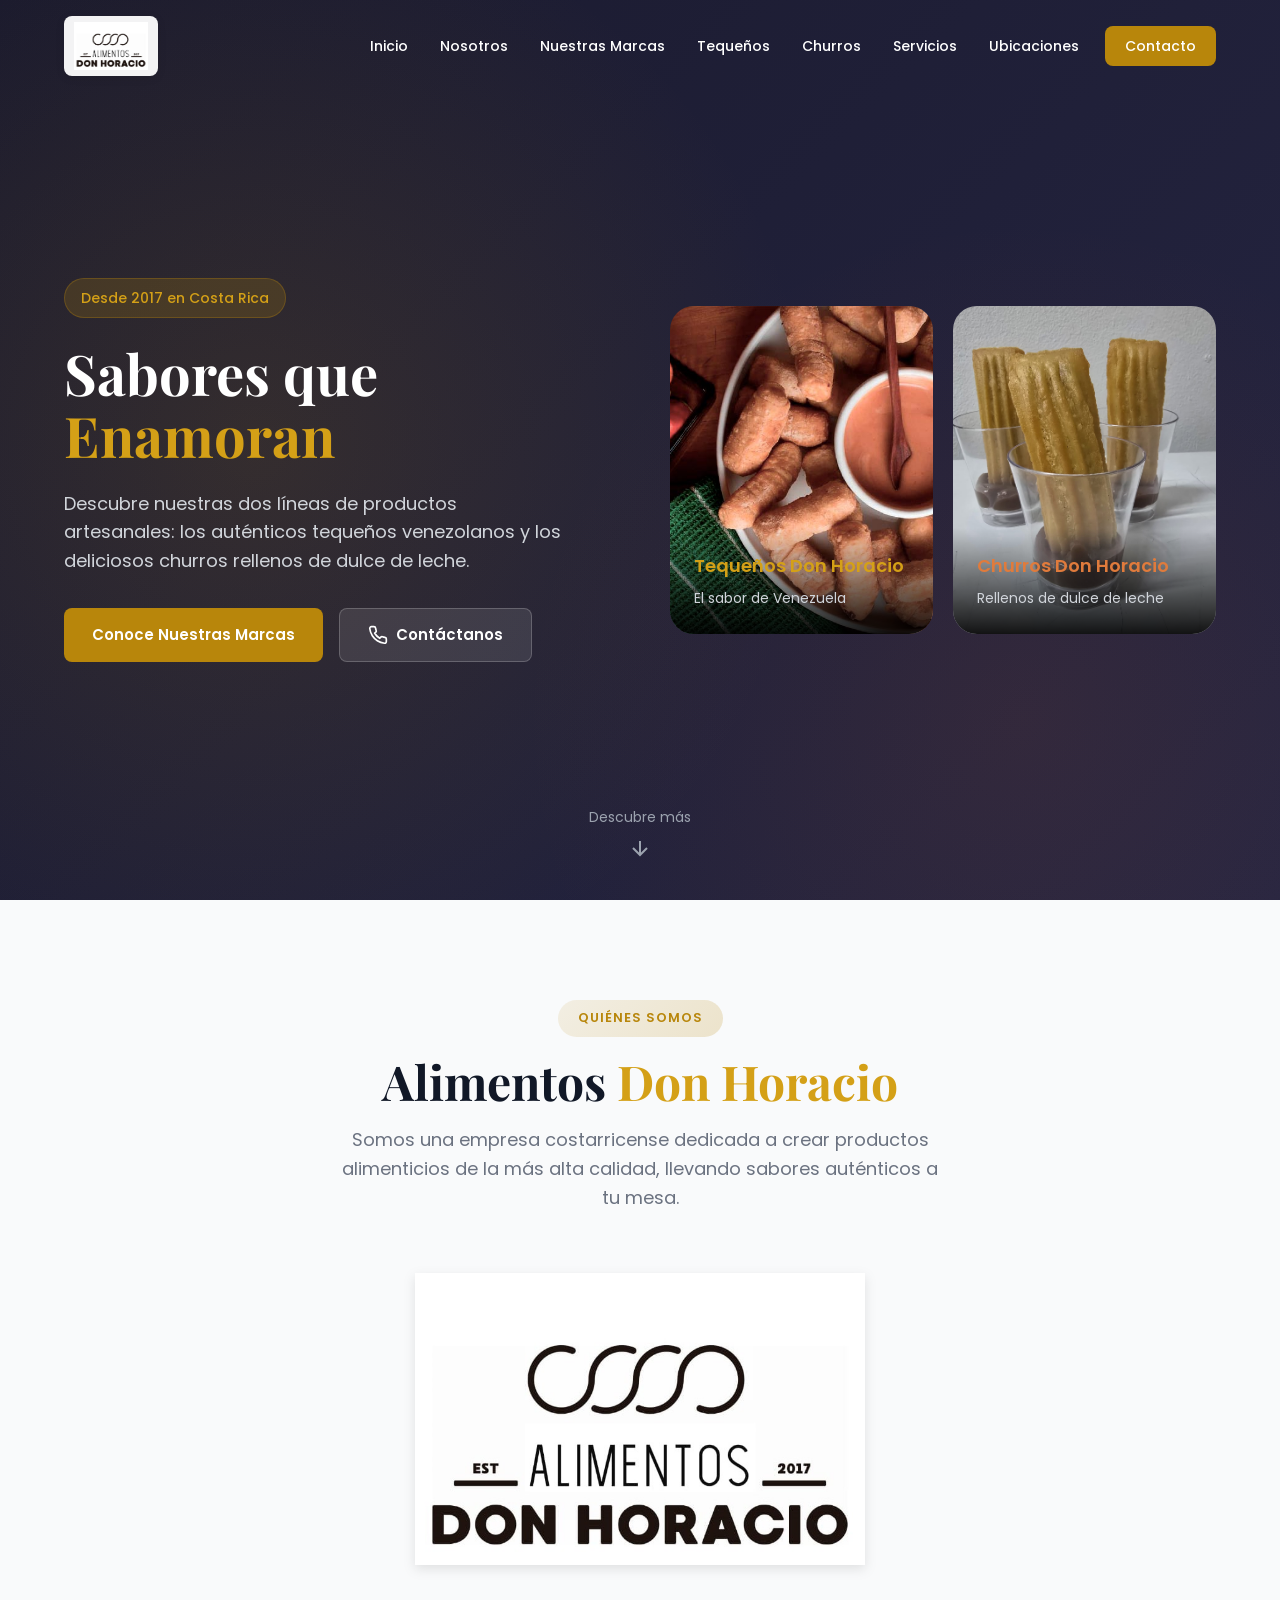
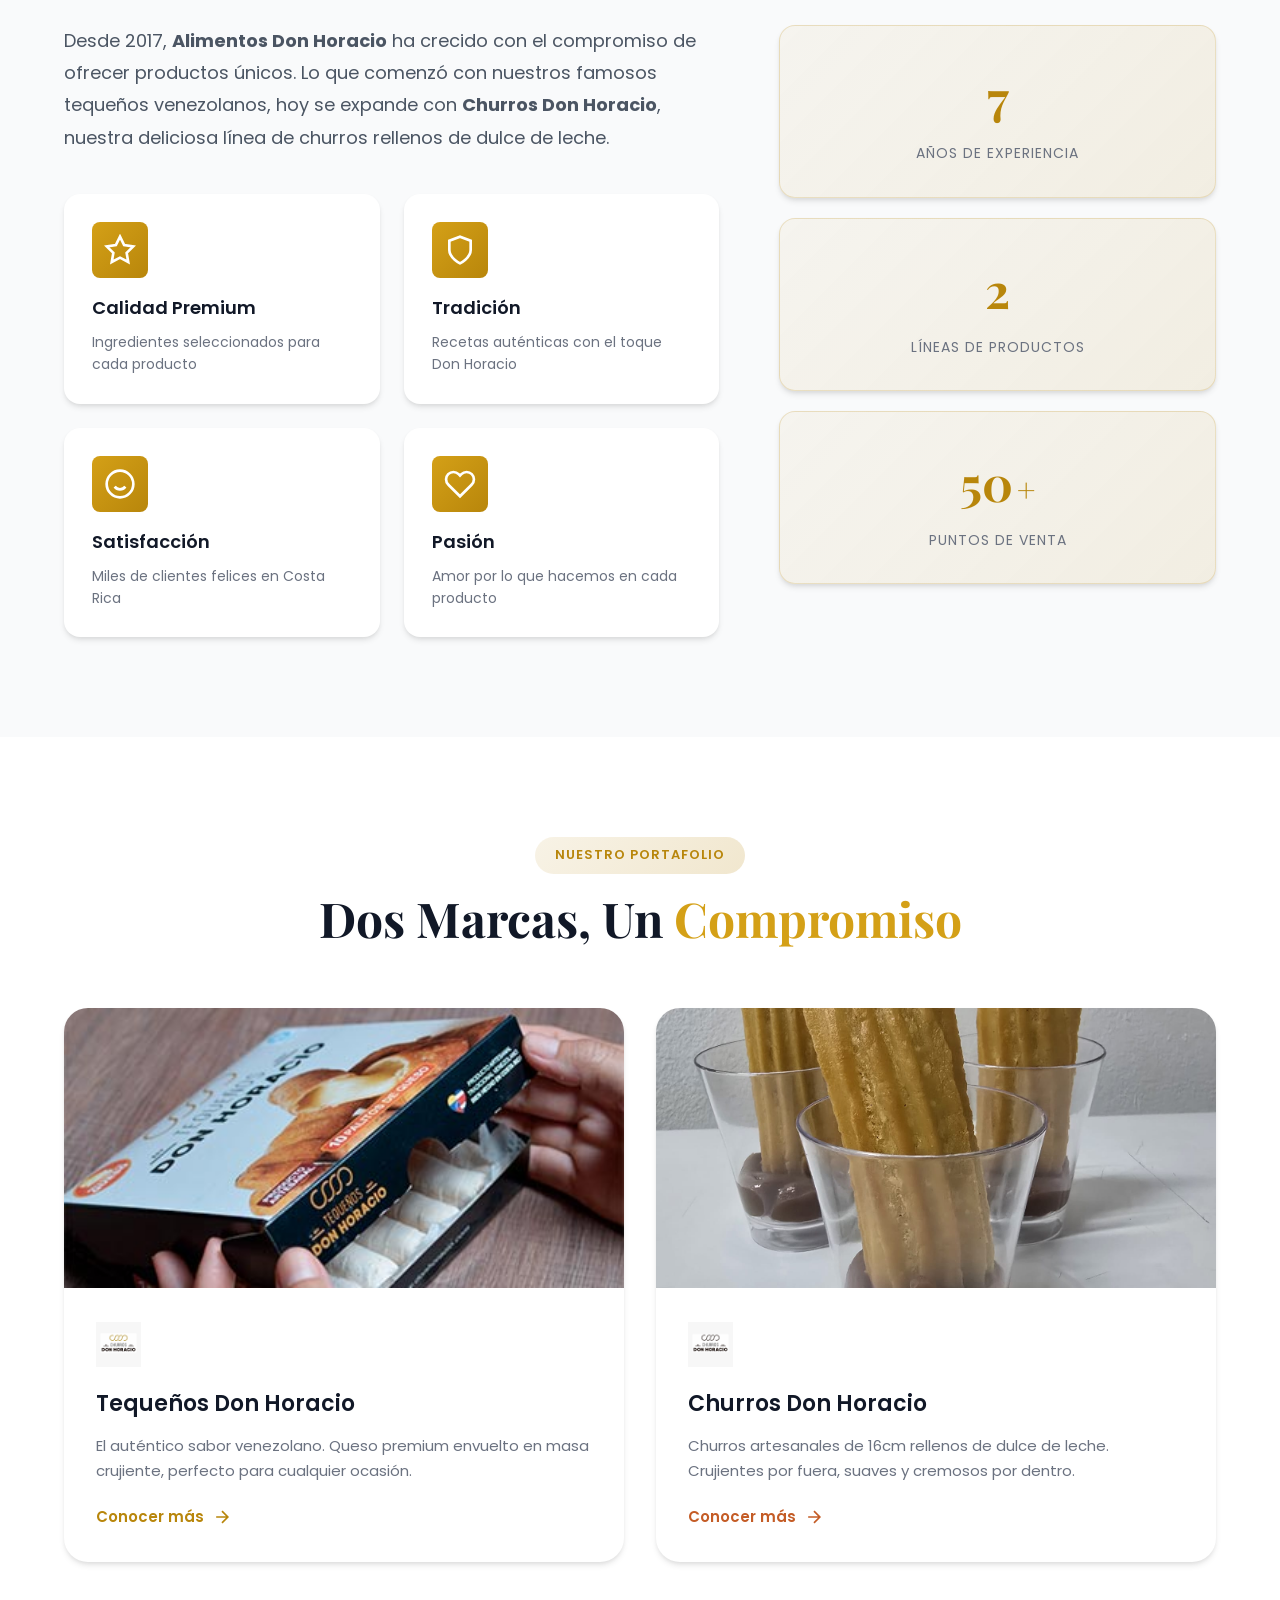
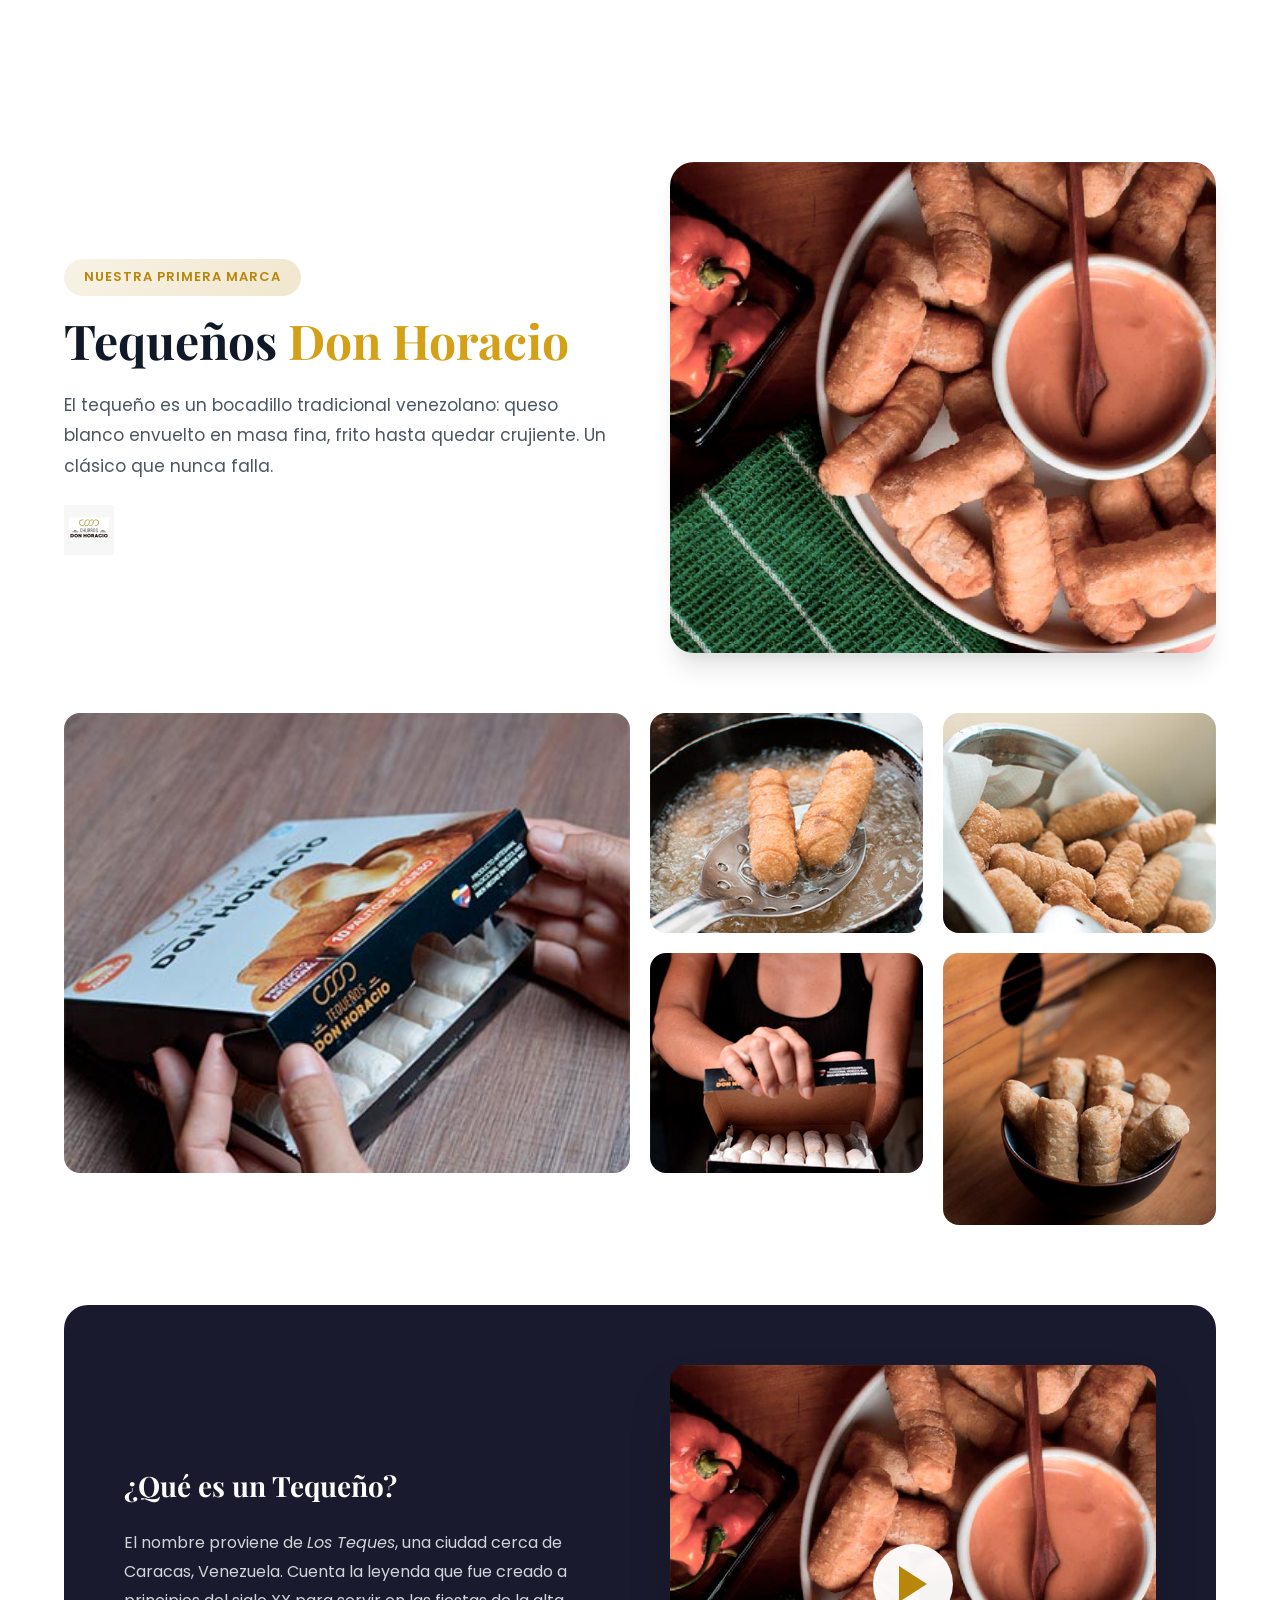
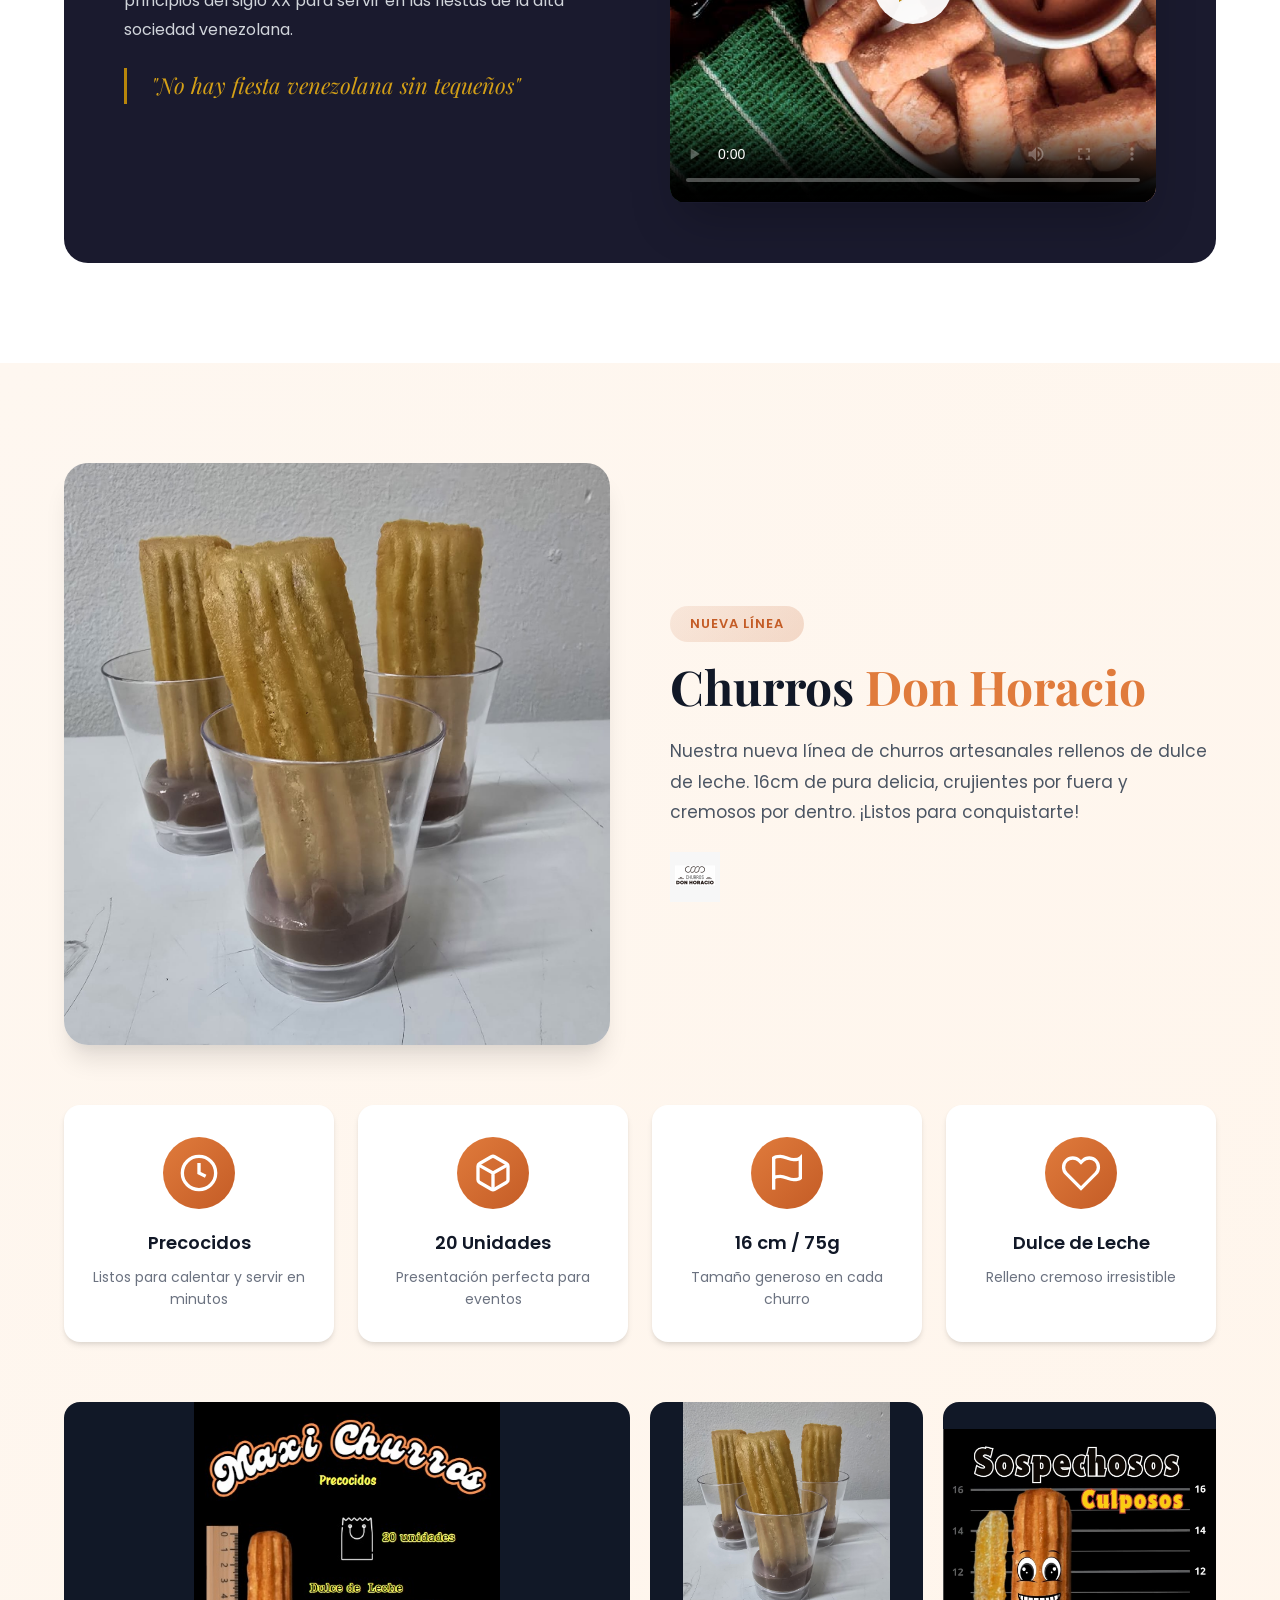
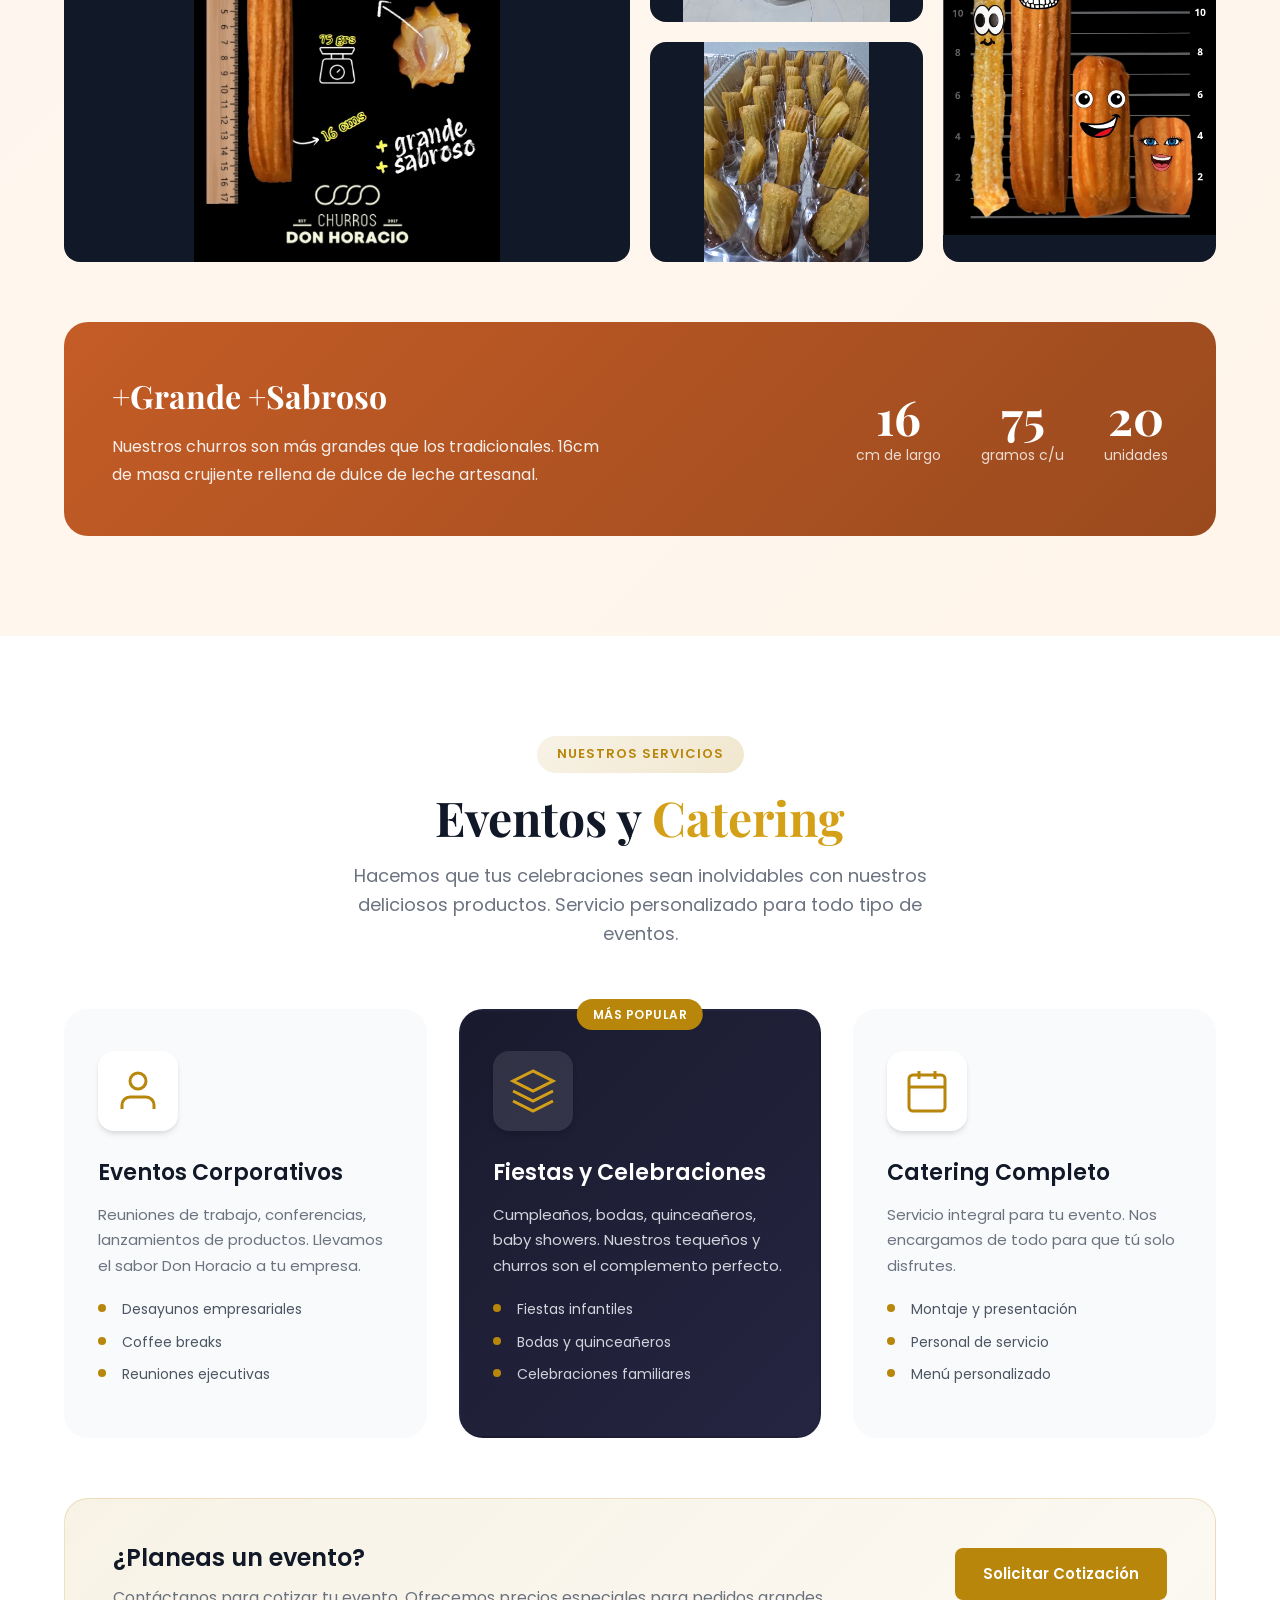
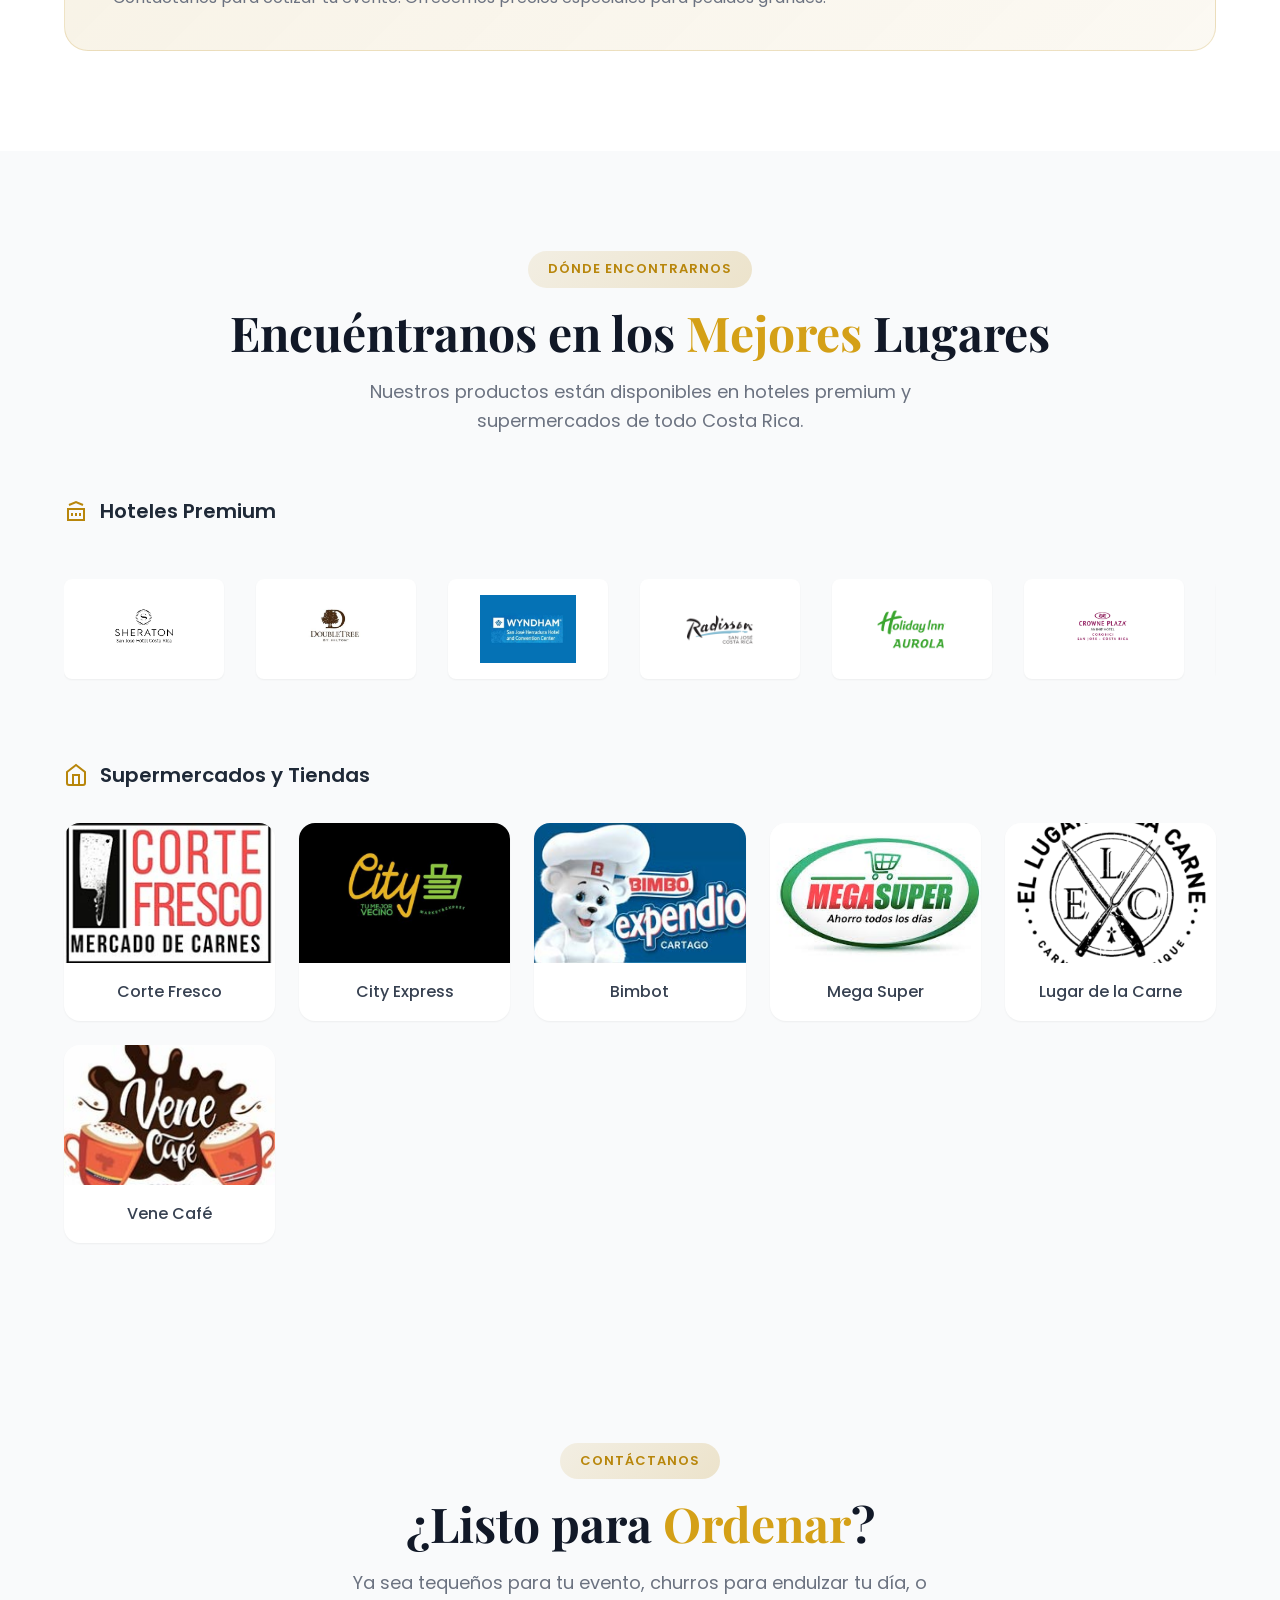
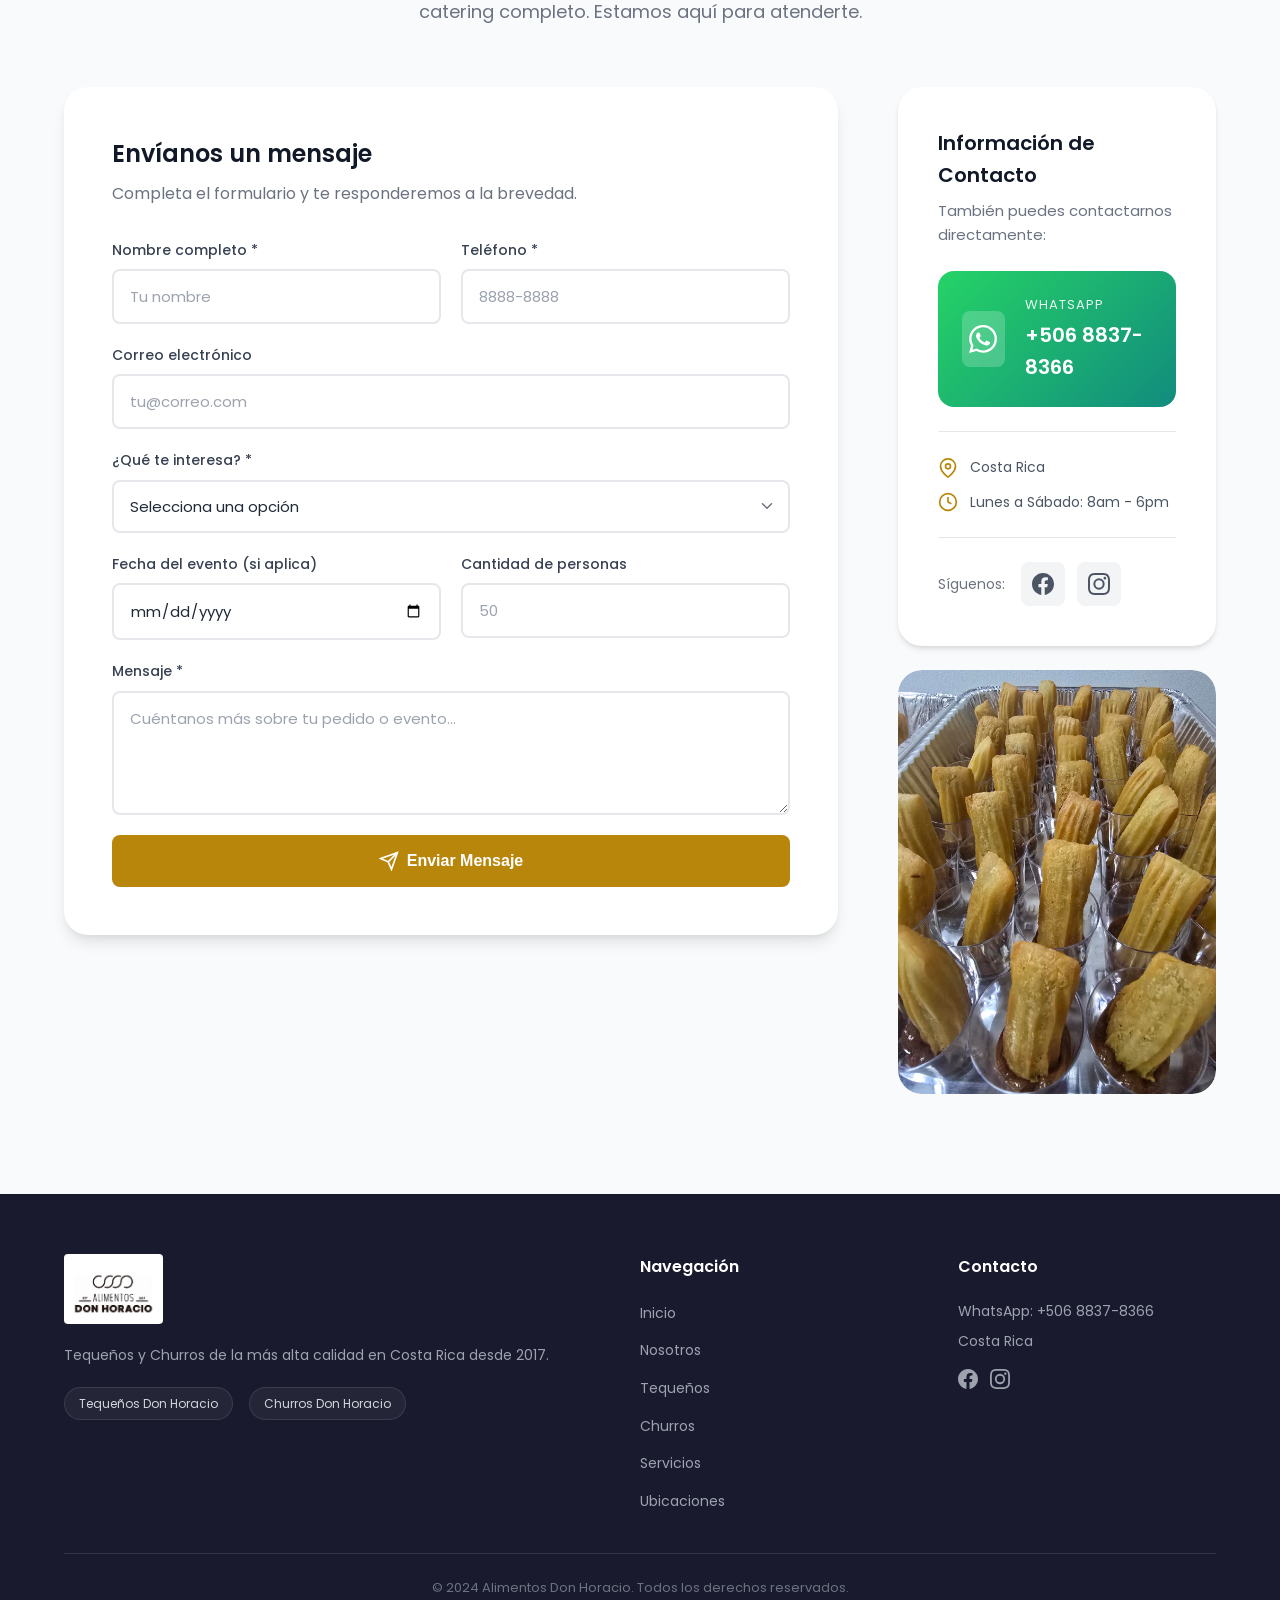
==== index.html @ ccbca70c "Mover archivos a raiz para GitHub Pages - index.html, styles.css, script.js movidos a la raiz - Ruta" ====
<!DOCTYPE html>
<html lang="es">
<head>
    <meta charset="UTF-8">
    <meta name="viewport" content="width=device-width, initial-scale=1.0">
    <meta name="description" content="Alimentos Don Horacio - Tequeños y Churros de calidad premium en Costa Rica desde 2017.">
    <meta name="keywords" content="alimentos, tequeños, churros, Costa Rica, Don Horacio">
    <title>Alimentos Don Horacio | Tequeños & Churros</title>
    <link rel="stylesheet" href="styles.css">
    <link rel="preconnect" href="https://fonts.googleapis.com">
    <link rel="preconnect" href="https://fonts.gstatic.com" crossorigin>
    <link href="https://fonts.googleapis.com/css2?family=Playfair+Display:wght@400;600;700&family=Poppins:wght@300;400;500;600;700&display=swap" rel="stylesheet">
</head>
<body>
    <!-- Navbar -->
    <nav class="navbar" id="navbar">
        <div class="nav-container">
            <a href="#inicio" class="nav-logo">
                <img src="img/logo alimentos dh.jpg" alt="Alimentos Don Horacio" class="nav-logo-img">
            </a>
            <ul class="nav-menu" id="nav-menu">
                <li><a href="#inicio" class="nav-link">Inicio</a></li>
                <li><a href="#nosotros" class="nav-link">Nosotros</a></li>
                <li><a href="#marcas" class="nav-link">Nuestras Marcas</a></li>
                <li><a href="#tequenos" class="nav-link">Tequeños</a></li>
                <li><a href="#churros" class="nav-link">Churros</a></li>
                <li><a href="#servicios" class="nav-link">Servicios</a></li>
                <li><a href="#ubicaciones" class="nav-link">Ubicaciones</a></li>
                <li><a href="#contacto" class="nav-link nav-cta">Contacto</a></li>
            </ul>
            <button class="nav-toggle" id="nav-toggle" aria-label="Toggle menu">
                <span></span>
                <span></span>
                <span></span>
            </button>
        </div>
    </nav>

    <!-- Hero Section -->
    <section class="hero" id="inicio">
        <div class="hero-bg">
            <div class="hero-gradient"></div>
        </div>
        <div class="hero-content">
            <div class="hero-text">
                <span class="hero-badge">Desde 2017 en Costa Rica</span>
                <h1 class="hero-title">
                    Sabores que <span class="highlight">Enamoran</span>
                </h1>
                <p class="hero-description">
                    Descubre nuestras dos líneas de productos artesanales: los auténticos tequeños venezolanos y los deliciosos churros rellenos de dulce de leche.
                </p>
                <div class="hero-buttons">
                    <a href="#marcas" class="btn btn-primary">Conoce Nuestras Marcas</a>
                    <a href="#contacto" class="btn btn-secondary">
                        <svg width="20" height="20" viewBox="0 0 24 24" fill="none" stroke="currentColor" stroke-width="2">
                            <path d="M22 16.92v3a2 2 0 0 1-2.18 2 19.79 19.79 0 0 1-8.63-3.07 19.5 19.5 0 0 1-6-6 19.79 19.79 0 0 1-3.07-8.67A2 2 0 0 1 4.11 2h3a2 2 0 0 1 2 1.72 12.84 12.84 0 0 0 .7 2.81 2 2 0 0 1-.45 2.11L8.09 9.91a16 16 0 0 0 6 6l1.27-1.27a2 2 0 0 1 2.11-.45 12.84 12.84 0 0 0 2.81.7A2 2 0 0 1 22 16.92z"/>
                        </svg>
                        Contáctanos
                    </a>
                </div>
            </div>
            <div class="hero-brands">
                <div class="brand-preview" data-brand="tequenos">
                    <img src="img/image_tequenos.jpg" alt="Tequeños Don Horacio">
                    <div class="brand-preview-overlay">
                        <span class="brand-name">Tequeños Don Horacio</span>
                        <span class="brand-tagline">El sabor de Venezuela</span>
                    </div>
                </div>
                <div class="brand-preview" data-brand="churros">
                    <img src="img/degustacion churros.jpg" alt="Churros Don Horacio">
                    <div class="brand-preview-overlay">
                        <span class="brand-name">Churros Don Horacio</span>
                        <span class="brand-tagline">Rellenos de dulce de leche</span>
                    </div>
                </div>
            </div>
        </div>
        <div class="hero-scroll">
            <a href="#nosotros">
                <span>Descubre más</span>
                <svg width="24" height="24" viewBox="0 0 24 24" fill="none" stroke="currentColor" stroke-width="2">
                    <path d="M12 5v14M19 12l-7 7-7-7"/>
                </svg>
            </a>
        </div>
    </section>

    <!-- About Section -->
    <section class="about" id="nosotros">
        <div class="container">
            <div class="section-header center">
                <span class="section-badge">Quiénes Somos</span>
                <h2 class="section-title">Alimentos <span class="highlight">Don Horacio</span></h2>
                <p class="section-description">
                    Somos una empresa costarricense dedicada a crear productos alimenticios de la más alta calidad, llevando sabores auténticos a tu mesa.
                </p>
            </div>
            <div class="about-logo-showcase">
                <img src="img/logo alimentos dh.jpg" alt="Logo Alimentos Don Horacio" class="main-logo">
            </div>
            <div class="about-content">
                <div class="about-text">
                    <p class="about-intro">
                        Desde 2017, <strong>Alimentos Don Horacio</strong> ha crecido con el compromiso de ofrecer productos únicos. Lo que comenzó con nuestros famosos tequeños venezolanos, hoy se expande con <strong>Churros Don Horacio</strong>, nuestra deliciosa línea de churros rellenos de dulce de leche.
                    </p>
                    <div class="values-grid">
                        <div class="value-card">
                            <div class="value-icon">
                                <svg width="32" height="32" viewBox="0 0 24 24" fill="none" stroke="currentColor" stroke-width="2">
                                    <path d="M12 2l3.09 6.26L22 9.27l-5 4.87 1.18 6.88L12 17.77l-6.18 3.25L7 14.14 2 9.27l6.91-1.01L12 2z"/>
                                </svg>
                            </div>
                            <h3>Calidad Premium</h3>
                            <p>Ingredientes seleccionados para cada producto</p>
                        </div>
                        <div class="value-card">
                            <div class="value-icon">
                                <svg width="32" height="32" viewBox="0 0 24 24" fill="none" stroke="currentColor" stroke-width="2">
                                    <path d="M12 22s8-4 8-10V5l-8-3-8 3v7c0 6 8 10 8 10z"/>
                                </svg>
                            </div>
                            <h3>Tradición</h3>
                            <p>Recetas auténticas con el toque Don Horacio</p>
                        </div>
                        <div class="value-card">
                            <div class="value-icon">
                                <svg width="32" height="32" viewBox="0 0 24 24" fill="none" stroke="currentColor" stroke-width="2">
                                    <circle cx="12" cy="12" r="10"/>
                                    <path d="M8 14s1.5 2 4 2 4-2 4-2M9 9h.01M15 9h.01"/>
                                </svg>
                            </div>
                            <h3>Satisfacción</h3>
                            <p>Miles de clientes felices en Costa Rica</p>
                        </div>
                        <div class="value-card">
                            <div class="value-icon">
                                <svg width="32" height="32" viewBox="0 0 24 24" fill="none" stroke="currentColor" stroke-width="2">
                                    <path d="M20.84 4.61a5.5 5.5 0 0 0-7.78 0L12 5.67l-1.06-1.06a5.5 5.5 0 0 0-7.78 7.78l1.06 1.06L12 21.23l7.78-7.78 1.06-1.06a5.5 5.5 0 0 0 0-7.78z"/>
                                </svg>
                            </div>
                            <h3>Pasión</h3>
                            <p>Amor por lo que hacemos en cada producto</p>
                        </div>
                    </div>
                </div>
                <div class="about-stats">
                    <div class="stat-card glass">
                        <span class="stat-number" data-count="7">0</span>
                        <span class="stat-label">Años de Experiencia</span>
                    </div>
                    <div class="stat-card glass">
                        <span class="stat-number" data-count="2">0</span>
                        <span class="stat-label">Líneas de Productos</span>
                    </div>
                    <div class="stat-card glass">
                        <span class="stat-number" data-count="50">0</span>
                        <span class="stat-suffix">+</span>
                        <span class="stat-label">Puntos de Venta</span>
                    </div>
                </div>
            </div>
        </div>
    </section>

    <!-- Brands Overview Section -->
    <section class="brands-overview" id="marcas">
        <div class="container">
            <div class="section-header center">
                <span class="section-badge">Nuestro Portafolio</span>
                <h2 class="section-title">Dos Marcas, Un <span class="highlight">Compromiso</span></h2>
            </div>
            <div class="brands-grid">
                <!-- Tequeños Brand Card -->
                <a href="#tequenos" class="brand-card brand-tequenos">
                    <div class="brand-card-image">
                        <img src="img/image1_don_horacio.jpg" alt="Tequeños Don Horacio">
                    </div>
                    <div class="brand-card-content">
                        <div class="brand-card-logo">
                            <img src="img/logo tequenos.jpg" alt="Logo Tequeños Don Horacio">
                        </div>
                        <h3>Tequeños Don Horacio</h3>
                        <p>El auténtico sabor venezolano. Queso premium envuelto en masa crujiente, perfecto para cualquier ocasión.</p>
                        <span class="brand-card-cta">
                            Conocer más
                            <svg width="20" height="20" viewBox="0 0 24 24" fill="none" stroke="currentColor" stroke-width="2">
                                <path d="M5 12h14M12 5l7 7-7 7"/>
                            </svg>
                        </span>
                    </div>
                </a>

                <!-- Churros Brand Card -->
                <a href="#churros" class="brand-card brand-churros">
                    <div class="brand-card-image">
                        <img src="img/degustacion churros.jpg" alt="Churros Don Horacio">
                    </div>
                    <div class="brand-card-content">
                        <div class="brand-card-logo">
                            <img src="img/logo churros.jpg" alt="Logo Churros Don Horacio">
                        </div>
                        <h3>Churros Don Horacio</h3>
                        <p>Churros artesanales de 16cm rellenos de dulce de leche. Crujientes por fuera, suaves y cremosos por dentro.</p>
                        <span class="brand-card-cta">
                            Conocer más
                            <svg width="20" height="20" viewBox="0 0 24 24" fill="none" stroke="currentColor" stroke-width="2">
                                <path d="M5 12h14M12 5l7 7-7 7"/>
                            </svg>
                        </span>
                    </div>
                </a>
            </div>
        </div>
    </section>

    <!-- Tequeños Section -->
    <section class="product-section tequenos-section" id="tequenos">
        <div class="container">
            <div class="product-header">
                <div class="product-header-content">
                    <span class="section-badge">Nuestra Primera Marca</span>
                    <h2 class="section-title">Tequeños <span class="highlight">Don Horacio</span></h2>
                    <p>El tequeño es un bocadillo tradicional venezolano: queso blanco envuelto en masa fina, frito hasta quedar crujiente. Un clásico que nunca falla.</p>
                    <div class="product-logo">
                        <img src="img/logo tequenos.jpg" alt="Logo Tequeños">
                    </div>
                </div>
                <div class="product-header-image">
                    <img src="img/image_tequenos.jpg" alt="Tequeños Don Horacio">
                </div>
            </div>
            <div class="products-gallery">
                <div class="gallery-item large">
                    <img src="img/image1_don_horacio.jpg" alt="Tequeños Don Horacio" loading="lazy">
                    <div class="gallery-overlay">
                        <span>Tequeños Clásicos</span>
                    </div>
                </div>
                <div class="gallery-item">
                    <img src="img/image3_don_horacio.jpg" alt="Tequeños frescos" loading="lazy">
                    <div class="gallery-overlay">
                        <span>Recién Hechos</span>
                    </div>
                </div>
                <div class="gallery-item">
                    <img src="img/image4_don_horacio.jpg" alt="Tequeños dorados" loading="lazy">
                    <div class="gallery-overlay">
                        <span>Dorados Perfectos</span>
                    </div>
                </div>
                <div class="gallery-item">
                    <img src="img/image5_don_horacio.jpg" alt="Variedad de tequeños" loading="lazy">
                    <div class="gallery-overlay">
                        <span>Variedad</span>
                    </div>
                </div>
                <div class="gallery-item tall">
                    <img src="img/image6_don_horacio.jpg" alt="Tequeños premium" loading="lazy">
                    <div class="gallery-overlay">
                        <span>Premium</span>
                    </div>
                </div>
            </div>

            <!-- Tequeños History -->
            <div class="product-history">
                <div class="history-content-inner">
                    <h3>¿Qué es un Tequeño?</h3>
                    <p>
                        El nombre proviene de <em>Los Teques</em>, una ciudad cerca de Caracas, Venezuela. Cuenta la leyenda que fue creado a principios del siglo XX para servir en las fiestas de la alta sociedad venezolana.
                    </p>
                    <blockquote>
                        "No hay fiesta venezolana sin tequeños"
                    </blockquote>
                </div>
                <div class="history-video">
                    <div class="video-wrapper">
                        <video controls poster="img/image_tequenos.jpg" preload="metadata">
                            <source src="video/TDH-Video.mp4" type="video/mp4">
                        </video>
                        <div class="video-play-btn" id="video-play">
                            <svg width="48" height="48" viewBox="0 0 24 24" fill="currentColor">
                                <polygon points="5 3 19 12 5 21 5 3"/>
                            </svg>
                        </div>
                    </div>
                </div>
            </div>
        </div>
    </section>

    <!-- Churros Section -->
    <section class="product-section churros-section" id="churros">
        <div class="container">
            <div class="product-header reverse">
                <div class="product-header-content">
                    <span class="section-badge accent">Nueva Línea</span>
                    <h2 class="section-title">Churros <span class="highlight-accent">Don Horacio</span></h2>
                    <p>Nuestra nueva línea de churros artesanales rellenos de dulce de leche. 16cm de pura delicia, crujientes por fuera y cremosos por dentro. ¡Listos para conquistarte!</p>
                    <div class="product-logo">
                        <img src="img/logo churros.jpg" alt="Logo Churros Don Horacio">
                    </div>
                </div>
                <div class="product-header-image">
                    <img src="img/degustacion churros.jpg" alt="Churros Don Horacio">
                </div>
            </div>

            <!-- Churros Features -->
            <div class="churros-features">
                <div class="feature-card">
                    <div class="feature-icon">
                        <svg width="40" height="40" viewBox="0 0 24 24" fill="none" stroke="currentColor" stroke-width="2">
                            <path d="M12 22c5.523 0 10-4.477 10-10S17.523 2 12 2 2 6.477 2 12s4.477 10 10 10z"/>
                            <path d="M12 6v6l4 2"/>
                        </svg>
                    </div>
                    <h4>Precocidos</h4>
                    <p>Listos para calentar y servir en minutos</p>
                </div>
                <div class="feature-card">
                    <div class="feature-icon">
                        <svg width="40" height="40" viewBox="0 0 24 24" fill="none" stroke="currentColor" stroke-width="2">
                            <path d="M21 16V8a2 2 0 0 0-1-1.73l-7-4a2 2 0 0 0-2 0l-7 4A2 2 0 0 0 3 8v8a2 2 0 0 0 1 1.73l7 4a2 2 0 0 0 2 0l7-4A2 2 0 0 0 21 16z"/>
                            <path d="M12 22V12M12 12L3 7M12 12l9-5"/>
                        </svg>
                    </div>
                    <h4>20 Unidades</h4>
                    <p>Presentación perfecta para eventos</p>
                </div>
                <div class="feature-card">
                    <div class="feature-icon">
                        <svg width="40" height="40" viewBox="0 0 24 24" fill="none" stroke="currentColor" stroke-width="2">
                            <path d="M4 15s1-1 4-1 5 2 8 2 4-1 4-1V3s-1 1-4 1-5-2-8-2-4 1-4 1z"/>
                            <line x1="4" y1="22" x2="4" y2="15"/>
                        </svg>
                    </div>
                    <h4>16 cm / 75g</h4>
                    <p>Tamaño generoso en cada churro</p>
                </div>
                <div class="feature-card">
                    <div class="feature-icon">
                        <svg width="40" height="40" viewBox="0 0 24 24" fill="none" stroke="currentColor" stroke-width="2">
                            <path d="M20.84 4.61a5.5 5.5 0 0 0-7.78 0L12 5.67l-1.06-1.06a5.5 5.5 0 0 0-7.78 7.78l1.06 1.06L12 21.23l7.78-7.78 1.06-1.06a5.5 5.5 0 0 0 0-7.78z"/>
                        </svg>
                    </div>
                    <h4>Dulce de Leche</h4>
                    <p>Relleno cremoso irresistible</p>
                </div>
            </div>

            <!-- Churros Gallery -->
            <div class="products-gallery churros-gallery">
                <div class="gallery-item large">
                    <img src="img/foto detalle churro.jpg" alt="Detalle del churro" loading="lazy">
                    <div class="gallery-overlay">
                        <span>Especificaciones</span>
                    </div>
                </div>
                <div class="gallery-item">
                    <img src="img/degustacion churros.jpg" alt="Churros con chocolate" loading="lazy">
                    <div class="gallery-overlay">
                        <span>Con Chocolate</span>
                    </div>
                </div>
                <div class="gallery-item tall">
                    <img src="img/tamano-churros.jpg" alt="Tamaños de churros" loading="lazy">
                    <div class="gallery-overlay">
                        <span>Tamaño Real</span>
                    </div>
                </div>
                <div class="gallery-item">
                    <img src="img/degustacion bandeja churros.jpg" alt="Bandeja de Churros" loading="lazy">
                    <div class="gallery-overlay">
                        <span>Presentación Eventos</span>
                    </div>
                </div>
            </div>

            <!-- Churros Info Banner -->
            <div class="churros-info-banner">
                <div class="info-banner-content">
                    <div class="info-banner-text">
                        <h4>+Grande +Sabroso</h4>
                        <p>Nuestros churros son más grandes que los tradicionales. 16cm de masa crujiente rellena de dulce de leche artesanal.</p>
                    </div>
                    <div class="info-banner-stats">
                        <div class="info-stat">
                            <span class="info-stat-number">16</span>
                            <span class="info-stat-label">cm de largo</span>
                        </div>
                        <div class="info-stat">
                            <span class="info-stat-number">75</span>
                            <span class="info-stat-label">gramos c/u</span>
                        </div>
                        <div class="info-stat">
                            <span class="info-stat-number">20</span>
                            <span class="info-stat-label">unidades</span>
                        </div>
                    </div>
                </div>
            </div>
        </div>
    </section>

    <!-- Services Section -->
    <section class="services" id="servicios">
        <div class="container">
            <div class="section-header center">
                <span class="section-badge">Nuestros Servicios</span>
                <h2 class="section-title">Eventos y <span class="highlight">Catering</span></h2>
                <p class="section-description">Hacemos que tus celebraciones sean inolvidables con nuestros deliciosos productos. Servicio personalizado para todo tipo de eventos.</p>
            </div>

            <div class="services-grid">
                <div class="service-card">
                    <div class="service-icon">
                        <svg width="48" height="48" viewBox="0 0 24 24" fill="none" stroke="currentColor" stroke-width="1.5">
                            <path d="M20 21v-2a4 4 0 0 0-4-4H8a4 4 0 0 0-4 4v2"/>
                            <circle cx="12" cy="7" r="4"/>
                        </svg>
                    </div>
                    <h3>Eventos Corporativos</h3>
                    <p>Reuniones de trabajo, conferencias, lanzamientos de productos. Llevamos el sabor Don Horacio a tu empresa.</p>
                    <ul class="service-features">
                        <li>Desayunos empresariales</li>
                        <li>Coffee breaks</li>
                        <li>Reuniones ejecutivas</li>
                    </ul>
                </div>

                <div class="service-card featured">
                    <div class="service-badge">Más Popular</div>
                    <div class="service-icon">
                        <svg width="48" height="48" viewBox="0 0 24 24" fill="none" stroke="currentColor" stroke-width="1.5">
                            <path d="M12 2L2 7l10 5 10-5-10-5z"/>
                            <path d="M2 17l10 5 10-5"/>
                            <path d="M2 12l10 5 10-5"/>
                        </svg>
                    </div>
                    <h3>Fiestas y Celebraciones</h3>
                    <p>Cumpleaños, bodas, quinceañeros, baby showers. Nuestros tequeños y churros son el complemento perfecto.</p>
                    <ul class="service-features">
                        <li>Fiestas infantiles</li>
                        <li>Bodas y quinceañeros</li>
                        <li>Celebraciones familiares</li>
                    </ul>
                </div>

                <div class="service-card">
                    <div class="service-icon">
                        <svg width="48" height="48" viewBox="0 0 24 24" fill="none" stroke="currentColor" stroke-width="1.5">
                            <rect x="3" y="4" width="18" height="18" rx="2" ry="2"/>
                            <line x1="16" y1="2" x2="16" y2="6"/>
                            <line x1="8" y1="2" x2="8" y2="6"/>
                            <line x1="3" y1="10" x2="21" y2="10"/>
                        </svg>
                    </div>
                    <h3>Catering Completo</h3>
                    <p>Servicio integral para tu evento. Nos encargamos de todo para que tú solo disfrutes.</p>
                    <ul class="service-features">
                        <li>Montaje y presentación</li>
                        <li>Personal de servicio</li>
                        <li>Menú personalizado</li>
                    </ul>
                </div>
            </div>

            <div class="services-cta">
                <div class="services-cta-content">
                    <h3>¿Planeas un evento?</h3>
                    <p>Contáctanos para cotizar tu evento. Ofrecemos precios especiales para pedidos grandes.</p>
                </div>
                <a href="#contacto" class="btn btn-primary">Solicitar Cotización</a>
            </div>
        </div>
    </section>

    <!-- Locations Section -->
    <section class="locations" id="ubicaciones">
        <div class="container">
            <div class="section-header center">
                <span class="section-badge">Dónde Encontrarnos</span>
                <h2 class="section-title">Encuéntranos en los <span class="highlight">Mejores</span> Lugares</h2>
                <p class="section-description">Nuestros productos están disponibles en hoteles premium y supermercados de todo Costa Rica.</p>
            </div>

            <!-- Hotels Carousel -->
            <div class="locations-category">
                <h3 class="category-title">
                    <svg width="24" height="24" viewBox="0 0 24 24" fill="none" stroke="currentColor" stroke-width="2">
                        <path d="M3 21h18M3 10h18M5 6l7-3 7 3M4 10v11M20 10v11M8 14v3M12 14v3M16 14v3"/>
                    </svg>
                    Hoteles Premium
                </h3>
                <div class="carousel" id="hotels-carousel">
                    <div class="carousel-track">
                        <div class="carousel-slide">
                            <img src="INDEX - DonHoracio.com_files/sheraton2.png" alt="Sheraton" loading="lazy">
                        </div>
                        <div class="carousel-slide">
                            <img src="INDEX - DonHoracio.com_files/doubletree-1-300x231.jpg" alt="DoubleTree" loading="lazy">
                        </div>
                        <div class="carousel-slide">
                            <img src="INDEX - DonHoracio.com_files/wyndham-300x211.jpg" alt="Wyndham" loading="lazy">
                        </div>
                        <div class="carousel-slide">
                            <img src="INDEX - DonHoracio.com_files/133446_13Radisson-300x300.png" alt="Radisson" loading="lazy">
                        </div>
                        <div class="carousel-slide">
                            <img src="INDEX - DonHoracio.com_files/holiday-inn-logo.png" alt="Holiday Inn" loading="lazy">
                        </div>
                        <div class="carousel-slide">
                            <img src="INDEX - DonHoracio.com_files/Logo-Crowne-Plaza-2018-200x200-01-417x270-2.png" alt="Crowne Plaza" loading="lazy">
                        </div>
                        <div class="carousel-slide">
                            <img src="INDEX - DonHoracio.com_files/tryp-by-wyndham-vector-logo2.png" alt="Tryp by Wyndham" loading="lazy">
                        </div>
                        <div class="carousel-slide">
                            <img src="INDEX - DonHoracio.com_files/studio-hotel-1-300x300.png" alt="Studio Hotel" loading="lazy">
                        </div>
                        <div class="carousel-slide">
                            <img src="INDEX - DonHoracio.com_files/cariari-cc-300x300.png" alt="Cariari" loading="lazy">
                        </div>
                    </div>
                </div>
            </div>

            <!-- Stores Grid -->
            <div class="locations-category">
                <h3 class="category-title">
                    <svg width="24" height="24" viewBox="0 0 24 24" fill="none" stroke="currentColor" stroke-width="2">
                        <path d="M3 9l9-7 9 7v11a2 2 0 0 1-2 2H5a2 2 0 0 1-2-2z"/>
                        <polyline points="9 22 9 12 15 12 15 22"/>
                    </svg>
                    Supermercados y Tiendas
                </h3>
                <div class="stores-grid">
                    <div class="store-card">
                        <img src="INDEX - DonHoracio.com_files/corte_frescot_don_horacio.jpg" alt="Corte Fresco" loading="lazy">
                        <span>Corte Fresco</span>
                    </div>
                    <div class="store-card">
                        <img src="INDEX - DonHoracio.com_files/city-express.png" alt="City Express" loading="lazy">
                        <span>City Express</span>
                    </div>
                    <div class="store-card">
                        <img src="INDEX - DonHoracio.com_files/bimbot_don_horacio.jpg" alt="Bimbot" loading="lazy">
                        <span>Bimbot</span>
                    </div>
                    <div class="store-card">
                        <img src="INDEX - DonHoracio.com_files/mega_super_don_horacio.jpg" alt="Mega Super" loading="lazy">
                        <span>Mega Super</span>
                    </div>
                    <div class="store-card">
                        <img src="INDEX - DonHoracio.com_files/lugar-de-la-carne-300x300.png" alt="Lugar de la Carne" loading="lazy">
                        <span>Lugar de la Carne</span>
                    </div>
                    <div class="store-card">
                        <img src="INDEX - DonHoracio.com_files/don_horacio_vene_cafe.jpg" alt="Vene Café" loading="lazy">
                        <span>Vene Café</span>
                    </div>
                </div>
            </div>
        </div>
    </section>

    <!-- Contact Section -->
    <section class="contact" id="contacto">
        <div class="container">
            <div class="section-header center">
                <span class="section-badge">Contáctanos</span>
                <h2 class="section-title">¿Listo para <span class="highlight">Ordenar</span>?</h2>
                <p class="section-description">Ya sea tequeños para tu evento, churros para endulzar tu día, o catering completo. Estamos aquí para atenderte.</p>
            </div>

            <div class="contact-wrapper">
                <!-- Contact Form -->
                <div class="contact-form-wrapper">
                    <h3>Envíanos un mensaje</h3>
                    <p>Completa el formulario y te responderemos a la brevedad.</p>

                    <form class="contact-form" id="contact-form">
                        <div class="form-row">
                            <div class="form-group">
                                <label for="nombre">Nombre completo *</label>
                                <input type="text" id="nombre" name="nombre" required placeholder="Tu nombre">
                            </div>
                            <div class="form-group">
                                <label for="telefono">Teléfono *</label>
                                <input type="tel" id="telefono" name="telefono" required placeholder="8888-8888">
                            </div>
                        </div>

                        <div class="form-group">
                            <label for="email">Correo electrónico</label>
                            <input type="email" id="email" name="email" placeholder="tu@correo.com">
                        </div>

                        <div class="form-group">
                            <label for="servicio">¿Qué te interesa? *</label>
                            <select id="servicio" name="servicio" required>
                                <option value="">Selecciona una opción</option>
                                <option value="tequeños">Tequeños Don Horacio</option>
                                <option value="churros">Churros Don Horacio</option>
                                <option value="ambos">Tequeños y Churros</option>
                                <option value="evento">Evento / Catering</option>
                                <option value="corporativo">Evento Corporativo</option>
                                <option value="distribucion">Distribución / Mayoreo</option>
                                <option value="otro">Otro</option>
                            </select>
                        </div>

                        <div class="form-row">
                            <div class="form-group">
                                <label for="fecha">Fecha del evento (si aplica)</label>
                                <input type="date" id="fecha" name="fecha">
                            </div>
                            <div class="form-group">
                                <label for="personas">Cantidad de personas</label>
                                <input type="number" id="personas" name="personas" placeholder="50" min="1">
                            </div>
                        </div>

                        <div class="form-group">
                            <label for="mensaje">Mensaje *</label>
                            <textarea id="mensaje" name="mensaje" rows="4" required placeholder="Cuéntanos más sobre tu pedido o evento..."></textarea>
                        </div>

                        <button type="submit" class="btn btn-primary btn-full">
                            <svg width="20" height="20" viewBox="0 0 24 24" fill="none" stroke="currentColor" stroke-width="2">
                                <line x1="22" y1="2" x2="11" y2="13"/>
                                <polygon points="22 2 15 22 11 13 2 9 22 2"/>
                            </svg>
                            Enviar Mensaje
                        </button>
                    </form>
                </div>

                <!-- Contact Info -->
                <div class="contact-info">
                    <div class="contact-info-card">
                        <h3>Información de Contacto</h3>
                        <p>También puedes contactarnos directamente:</p>

                        <div class="contact-methods">
                            <a href="https://wa.me/50688378366" class="contact-card whatsapp" target="_blank" rel="noopener">
                                <div class="contact-icon">
                                    <svg width="28" height="28" viewBox="0 0 24 24" fill="currentColor">
                                        <path d="M17.472 14.382c-.297-.149-1.758-.867-2.03-.967-.273-.099-.471-.148-.67.15-.197.297-.767.966-.94 1.164-.173.199-.347.223-.644.075-.297-.15-1.255-.463-2.39-1.475-.883-.788-1.48-1.761-1.653-2.059-.173-.297-.018-.458.13-.606.134-.133.298-.347.446-.52.149-.174.198-.298.298-.497.099-.198.05-.371-.025-.52-.075-.149-.669-1.612-.916-2.207-.242-.579-.487-.5-.669-.51-.173-.008-.371-.01-.57-.01-.198 0-.52.074-.792.372-.272.297-1.04 1.016-1.04 2.479 0 1.462 1.065 2.875 1.213 3.074.149.198 2.096 3.2 5.077 4.487.709.306 1.262.489 1.694.625.712.227 1.36.195 1.871.118.571-.085 1.758-.719 2.006-1.413.248-.694.248-1.289.173-1.413-.074-.124-.272-.198-.57-.347m-5.421 7.403h-.004a9.87 9.87 0 01-5.031-1.378l-.361-.214-3.741.982.998-3.648-.235-.374a9.86 9.86 0 01-1.51-5.26c.001-5.45 4.436-9.884 9.888-9.884 2.64 0 5.122 1.03 6.988 2.898a9.825 9.825 0 012.893 6.994c-.003 5.45-4.437 9.884-9.885 9.884m8.413-18.297A11.815 11.815 0 0012.05 0C5.495 0 .16 5.335.157 11.892c0 2.096.547 4.142 1.588 5.945L.057 24l6.305-1.654a11.882 11.882 0 005.683 1.448h.005c6.554 0 11.89-5.335 11.893-11.893a11.821 11.821 0 00-3.48-8.413z"/>
                                    </svg>
                                </div>
                                <div class="contact-details">
                                    <span class="contact-label">WhatsApp</span>
                                    <span class="contact-value">+506 8837-8366</span>
                                </div>
                            </a>
                        </div>

                        <div class="contact-extra">
                            <div class="contact-extra-item">
                                <svg width="20" height="20" viewBox="0 0 24 24" fill="none" stroke="currentColor" stroke-width="2">
                                    <path d="M21 10c0 7-9 13-9 13s-9-6-9-13a9 9 0 0 1 18 0z"/>
                                    <circle cx="12" cy="10" r="3"/>
                                </svg>
                                <span>Costa Rica</span>
                            </div>
                            <div class="contact-extra-item">
                                <svg width="20" height="20" viewBox="0 0 24 24" fill="none" stroke="currentColor" stroke-width="2">
                                    <circle cx="12" cy="12" r="10"/>
                                    <polyline points="12 6 12 12 16 14"/>
                                </svg>
                                <span>Lunes a Sábado: 8am - 6pm</span>
                            </div>
                        </div>

                        <div class="social-links">
                            <span>Síguenos:</span>
                            <a href="https://www.facebook.com/tequenosdonhoracio" target="_blank" rel="noopener" class="social-link" aria-label="Facebook">
                                <svg width="22" height="22" viewBox="0 0 24 24" fill="currentColor">
                                    <path d="M24 12.073c0-6.627-5.373-12-12-12s-12 5.373-12 12c0 5.99 4.388 10.954 10.125 11.854v-8.385H7.078v-3.47h3.047V9.43c0-3.007 1.792-4.669 4.533-4.669 1.312 0 2.686.235 2.686.235v2.953H15.83c-1.491 0-1.956.925-1.956 1.874v2.25h3.328l-.532 3.47h-2.796v8.385C19.612 23.027 24 18.062 24 12.073z"/>
                                </svg>
                            </a>
                            <a href="https://www.instagram.com/tequenosdonhoracio" target="_blank" rel="noopener" class="social-link" aria-label="Instagram">
                                <svg width="22" height="22" viewBox="0 0 24 24" fill="currentColor">
                                    <path d="M12 2.163c3.204 0 3.584.012 4.85.07 3.252.148 4.771 1.691 4.919 4.919.058 1.265.069 1.645.069 4.849 0 3.205-.012 3.584-.069 4.849-.149 3.225-1.664 4.771-4.919 4.919-1.266.058-1.644.07-4.85.07-3.204 0-3.584-.012-4.849-.07-3.26-.149-4.771-1.699-4.919-4.92-.058-1.265-.07-1.644-.07-4.849 0-3.204.013-3.583.07-4.849.149-3.227 1.664-4.771 4.919-4.919 1.266-.057 1.645-.069 4.849-.069zM12 0C8.741 0 8.333.014 7.053.072 2.695.272.273 2.69.073 7.052.014 8.333 0 8.741 0 12c0 3.259.014 3.668.072 4.948.2 4.358 2.618 6.78 6.98 6.98C8.333 23.986 8.741 24 12 24c3.259 0 3.668-.014 4.948-.072 4.354-.2 6.782-2.618 6.979-6.98.059-1.28.073-1.689.073-4.948 0-3.259-.014-3.667-.072-4.947-.196-4.354-2.617-6.78-6.979-6.98C15.668.014 15.259 0 12 0zm0 5.838a6.162 6.162 0 100 12.324 6.162 6.162 0 000-12.324zM12 16a4 4 0 110-8 4 4 0 010 8zm6.406-11.845a1.44 1.44 0 100 2.881 1.44 1.44 0 000-2.881z"/>
                                </svg>
                            </a>
                        </div>
                    </div>

                    <div class="contact-image">
                        <img src="img/degustacion bandeja churros.jpg" alt="Productos Don Horacio" loading="lazy">
                    </div>
                </div>
            </div>
        </div>
    </section>

    <!-- Footer -->
    <footer class="footer">
        <div class="container">
            <div class="footer-content">
                <div class="footer-brand">
                    <img src="img/logo alimentos dh.jpg" alt="Alimentos Don Horacio" class="footer-logo-img">
                    <p>Tequeños y Churros de la más alta calidad en Costa Rica desde 2017.</p>
                    <div class="footer-brands-list">
                        <span>Tequeños Don Horacio</span>
                        <span>Churros Don Horacio</span>
                    </div>
                </div>
                <div class="footer-links">
                    <h4>Navegación</h4>
                    <ul>
                        <li><a href="#inicio">Inicio</a></li>
                        <li><a href="#nosotros">Nosotros</a></li>
                        <li><a href="#tequenos">Tequeños</a></li>
                        <li><a href="#churros">Churros</a></li>
                        <li><a href="#servicios">Servicios</a></li>
                        <li><a href="#ubicaciones">Ubicaciones</a></li>
                    </ul>
                </div>
                <div class="footer-contact">
                    <h4>Contacto</h4>
                    <p>WhatsApp: +506 8837-8366</p>
                    <p>Costa Rica</p>
                    <div class="footer-social">
                        <a href="https://www.facebook.com/tequenosdonhoracio" target="_blank" rel="noopener" aria-label="Facebook">
                            <svg width="20" height="20" viewBox="0 0 24 24" fill="currentColor">
                                <path d="M24 12.073c0-6.627-5.373-12-12-12s-12 5.373-12 12c0 5.99 4.388 10.954 10.125 11.854v-8.385H7.078v-3.47h3.047V9.43c0-3.007 1.792-4.669 4.533-4.669 1.312 0 2.686.235 2.686.235v2.953H15.83c-1.491 0-1.956.925-1.956 1.874v2.25h3.328l-.532 3.47h-2.796v8.385C19.612 23.027 24 18.062 24 12.073z"/>
                            </svg>
                        </a>
                        <a href="https://www.instagram.com/tequenosdonhoracio" target="_blank" rel="noopener" aria-label="Instagram">
                            <svg width="20" height="20" viewBox="0 0 24 24" fill="currentColor">
                                <path d="M12 2.163c3.204 0 3.584.012 4.85.07 3.252.148 4.771 1.691 4.919 4.919.058 1.265.069 1.645.069 4.849 0 3.205-.012 3.584-.069 4.849-.149 3.225-1.664 4.771-4.919 4.919-1.266.058-1.644.07-4.85.07-3.204 0-3.584-.012-4.849-.07-3.26-.149-4.771-1.699-4.919-4.92-.058-1.265-.07-1.644-.07-4.849 0-3.204.013-3.583.07-4.849.149-3.227 1.664-4.771 4.919-4.919 1.266-.057 1.645-.069 4.849-.069zM12 0C8.741 0 8.333.014 7.053.072 2.695.272.273 2.69.073 7.052.014 8.333 0 8.741 0 12c0 3.259.014 3.668.072 4.948.2 4.358 2.618 6.78 6.98 6.98C8.333 23.986 8.741 24 12 24c3.259 0 3.668-.014 4.948-.072 4.354-.2 6.782-2.618 6.979-6.98.059-1.28.073-1.689.073-4.948 0-3.259-.014-3.667-.072-4.947-.196-4.354-2.617-6.78-6.979-6.98C15.668.014 15.259 0 12 0zm0 5.838a6.162 6.162 0 100 12.324 6.162 6.162 0 000-12.324zM12 16a4 4 0 110-8 4 4 0 010 8zm6.406-11.845a1.44 1.44 0 100 2.881 1.44 1.44 0 000-2.881z"/>
                            </svg>
                        </a>
                    </div>
                </div>
            </div>
            <div class="footer-bottom">
                <p>&copy; 2024 Alimentos Don Horacio. Todos los derechos reservados.</p>
            </div>
        </div>
    </footer>

    <script src="script.js"></script>
</body>
</html>
---- styles.css ----
/* ========================================
   ALIMENTOS DON HORACIO - Modern CSS
   ======================================== */

/* CSS Variables */
:root {
    /* Brand Colors - Tequeños (Gold) */
    --primary: #b8860b;
    --primary-light: #d4a017;
    --primary-dark: #8b6914;

    /* Accent Colors - Maxichurros (Warm Brown/Orange) */
    --accent: #c45c26;
    --accent-light: #e07b3c;
    --accent-dark: #9a4a1e;

    /* Neutral Colors */
    --secondary: #1a1a2e;
    --secondary-light: #252542;
    --white: #ffffff;
    --gray-50: #f9fafb;
    --gray-100: #f3f4f6;
    --gray-200: #e5e7eb;
    --gray-300: #d1d5db;
    --gray-400: #9ca3af;
    --gray-500: #6b7280;
    --gray-600: #4b5563;
    --gray-700: #374151;
    --gray-800: #1f2937;
    --gray-900: #111827;

    /* Typography */
    --font-display: 'Playfair Display', Georgia, serif;
    --font-body: 'Poppins', -apple-system, BlinkMacSystemFont, sans-serif;

    /* Spacing */
    --section-padding: 100px;
    --container-max: 1200px;
    --container-padding: 24px;

    /* Effects */
    --shadow-sm: 0 1px 2px rgba(0,0,0,0.05);
    --shadow: 0 4px 6px -1px rgba(0,0,0,0.1), 0 2px 4px -1px rgba(0,0,0,0.06);
    --shadow-lg: 0 10px 15px -3px rgba(0,0,0,0.1), 0 4px 6px -2px rgba(0,0,0,0.05);
    --shadow-xl: 0 20px 25px -5px rgba(0,0,0,0.1), 0 10px 10px -5px rgba(0,0,0,0.04);
    --shadow-2xl: 0 25px 50px -12px rgba(0,0,0,0.25);

    /* Transitions */
    --transition-fast: 150ms ease;
    --transition: 300ms ease;
    --transition-slow: 500ms ease;

    /* Border Radius */
    --radius-sm: 4px;
    --radius: 8px;
    --radius-lg: 16px;
    --radius-xl: 24px;
    --radius-full: 9999px;
}

/* Reset & Base */
*, *::before, *::after {
    box-sizing: border-box;
    margin: 0;
    padding: 0;
}

html {
    scroll-behavior: smooth;
    -webkit-font-smoothing: antialiased;
    -moz-osx-font-smoothing: grayscale;
}

body {
    font-family: var(--font-body);
    font-size: 16px;
    line-height: 1.6;
    color: var(--gray-700);
    background: var(--white);
    overflow-x: hidden;
}

img {
    max-width: 100%;
    height: auto;
    display: block;
}

a {
    text-decoration: none;
    color: inherit;
}

ul {
    list-style: none;
}

/* Container */
.container {
    max-width: var(--container-max);
    margin: 0 auto;
    padding: 0 var(--container-padding);
}

/* ========================================
   NAVBAR
   ======================================== */
.navbar {
    position: fixed;
    top: 0;
    left: 0;
    right: 0;
    z-index: 1000;
    padding: 16px 0;
    transition: var(--transition);
}

.navbar.scrolled {
    background: rgba(255,255,255,0.95);
    backdrop-filter: blur(20px);
    box-shadow: var(--shadow);
    padding: 12px 0;
}

.nav-container {
    max-width: var(--container-max);
    margin: 0 auto;
    padding: 0 var(--container-padding);
    display: flex;
    align-items: center;
    justify-content: space-between;
}

.nav-logo {
    display: flex;
    align-items: center;
}

.nav-logo-img {
    height: 60px;
    width: auto;
    max-width: 240px;
    transition: var(--transition);
    object-fit: contain;
    border-radius: var(--radius);
    padding: 6px 10px;
    background: rgba(255,255,255,0.95);
    box-shadow: 0 2px 8px rgba(0,0,0,0.1);
}

.navbar.scrolled .nav-logo-img {
    height: 55px;
    background: var(--white);
    box-shadow: none;
}

.nav-menu {
    display: flex;
    align-items: center;
    gap: 4px;
}

.nav-link {
    padding: 10px 14px;
    font-size: 14px;
    font-weight: 500;
    color: var(--white);
    border-radius: var(--radius);
    transition: var(--transition);
}

.navbar.scrolled .nav-link {
    color: var(--gray-700);
}

.nav-link:hover {
    background: rgba(255,255,255,0.1);
}

.navbar.scrolled .nav-link:hover {
    background: var(--gray-100);
    color: var(--primary);
}

.nav-link.nav-cta {
    background: var(--primary);
    color: var(--white) !important;
    padding: 10px 20px;
    margin-left: 8px;
}

.nav-link.nav-cta:hover {
    background: var(--primary-dark);
}

.nav-toggle {
    display: none;
    flex-direction: column;
    gap: 5px;
    background: none;
    border: none;
    cursor: pointer;
    padding: 8px;
}

.nav-toggle span {
    display: block;
    width: 24px;
    height: 2px;
    background: var(--white);
    transition: var(--transition);
}

.navbar.scrolled .nav-toggle span {
    background: var(--gray-700);
}

/* ========================================
   HERO SECTION
   ======================================== */
.hero {
    position: relative;
    min-height: 100vh;
    display: flex;
    align-items: center;
    padding: 120px 0 80px;
    overflow: hidden;
}

.hero-bg {
    position: absolute;
    inset: 0;
    background: linear-gradient(135deg, var(--secondary) 0%, var(--secondary-light) 100%);
}

.hero-gradient {
    position: absolute;
    inset: 0;
    background:
        radial-gradient(circle at 20% 50%, rgba(184,134,11,0.15) 0%, transparent 50%),
        radial-gradient(circle at 80% 80%, rgba(196,92,38,0.1) 0%, transparent 40%);
}

.hero-content {
    position: relative;
    max-width: var(--container-max);
    margin: 0 auto;
    padding: 0 var(--container-padding);
    display: grid;
    grid-template-columns: 1fr 1fr;
    gap: 60px;
    align-items: center;
}

.hero-badge {
    display: inline-block;
    background: rgba(184,134,11,0.2);
    color: var(--primary-light);
    padding: 8px 16px;
    border-radius: var(--radius-full);
    font-size: 14px;
    font-weight: 500;
    margin-bottom: 24px;
    border: 1px solid rgba(184,134,11,0.3);
}

.hero-title {
    font-family: var(--font-display);
    font-size: clamp(2.5rem, 5vw, 3.5rem);
    font-weight: 700;
    line-height: 1.1;
    color: var(--white);
    margin-bottom: 24px;
}

.highlight {
    color: var(--primary-light);
}

.highlight-accent {
    color: var(--accent-light);
}

.hero-description {
    font-size: 18px;
    color: var(--gray-300);
    margin-bottom: 32px;
    max-width: 500px;
}

.hero-buttons {
    display: flex;
    gap: 16px;
    flex-wrap: wrap;
}

.btn {
    display: inline-flex;
    align-items: center;
    gap: 8px;
    padding: 14px 28px;
    font-size: 15px;
    font-weight: 600;
    border-radius: var(--radius);
    transition: var(--transition);
    cursor: pointer;
    border: none;
}

.btn-primary {
    background: var(--primary);
    color: var(--white);
}

.btn-primary:hover {
    background: var(--primary-dark);
    transform: translateY(-2px);
    box-shadow: var(--shadow-lg);
}

.btn-secondary {
    background: rgba(255,255,255,0.1);
    color: var(--white);
    border: 1px solid rgba(255,255,255,0.2);
}

.btn-secondary:hover {
    background: rgba(255,255,255,0.2);
}

/* Hero Brands Preview */
.hero-brands {
    display: grid;
    grid-template-columns: 1fr 1fr;
    gap: 20px;
}

.brand-preview {
    position: relative;
    border-radius: var(--radius-xl);
    overflow: hidden;
    aspect-ratio: 4/5;
    cursor: pointer;
    transition: var(--transition);
}

.brand-preview:hover {
    transform: translateY(-8px);
}

.brand-preview img {
    width: 100%;
    height: 100%;
    object-fit: cover;
}

.brand-preview-placeholder {
    width: 100%;
    height: 100%;
    background: linear-gradient(135deg, var(--gray-700), var(--gray-800));
    display: flex;
    flex-direction: column;
    align-items: center;
    justify-content: center;
    gap: 12px;
    color: var(--gray-400);
}

.brand-preview-placeholder span {
    font-size: 14px;
}

.brand-preview-overlay {
    position: absolute;
    bottom: 0;
    left: 0;
    right: 0;
    padding: 24px;
    background: linear-gradient(to top, rgba(0,0,0,0.9) 0%, transparent 100%);
}

.brand-preview-overlay .brand-name {
    display: block;
    font-size: 18px;
    font-weight: 600;
    color: var(--white);
    margin-bottom: 4px;
}

.brand-preview-overlay .brand-tagline {
    font-size: 14px;
    color: var(--gray-300);
}

.brand-preview[data-brand="tequenos"] .brand-name {
    color: var(--primary-light);
}

.brand-preview[data-brand="churros"] .brand-name {
    color: var(--accent-light);
}

.hero-scroll {
    position: absolute;
    bottom: 40px;
    left: 50%;
    transform: translateX(-50%);
}

.hero-scroll a {
    display: flex;
    flex-direction: column;
    align-items: center;
    gap: 8px;
    color: var(--gray-400);
    font-size: 14px;
    transition: var(--transition);
    animation: bounce 2s infinite;
}

.hero-scroll a:hover {
    color: var(--primary-light);
}

@keyframes bounce {
    0%, 100% { transform: translateY(0); }
    50% { transform: translateY(10px); }
}

/* ========================================
   SECTION STYLING
   ======================================== */
.section-header {
    margin-bottom: 60px;
}

.section-header.center {
    text-align: center;
}

.section-badge {
    display: inline-block;
    background: linear-gradient(135deg, rgba(184,134,11,0.1), rgba(184,134,11,0.2));
    color: var(--primary);
    padding: 8px 20px;
    border-radius: var(--radius-full);
    font-size: 13px;
    font-weight: 600;
    text-transform: uppercase;
    letter-spacing: 1px;
    margin-bottom: 16px;
}

.section-badge.accent {
    background: linear-gradient(135deg, rgba(196,92,38,0.1), rgba(196,92,38,0.2));
    color: var(--accent);
}

.section-badge.light {
    background: rgba(255,255,255,0.1);
    color: var(--white);
}

.section-title {
    font-family: var(--font-display);
    font-size: clamp(2rem, 4vw, 3rem);
    font-weight: 700;
    color: var(--gray-900);
    line-height: 1.2;
}

.section-title.light {
    color: var(--white);
}

.section-description {
    margin-top: 16px;
    font-size: 18px;
    color: var(--gray-500);
    max-width: 600px;
    margin-left: auto;
    margin-right: auto;
}

/* ========================================
   ABOUT SECTION
   ======================================== */
.about {
    padding: var(--section-padding) 0;
    background: var(--gray-50);
}

.about-logo-showcase {
    text-align: center;
    margin-bottom: 60px;
}

.about-logo-showcase .main-logo {
    max-width: 450px;
    width: 100%;
    height: auto;
    margin: 0 auto;
    filter: drop-shadow(0 4px 6px rgba(0,0,0,0.1));
}

.about-content {
    display: grid;
    grid-template-columns: 1.5fr 1fr;
    gap: 60px;
    align-items: start;
}

.about-intro {
    font-size: 18px;
    color: var(--gray-600);
    margin-bottom: 40px;
    line-height: 1.8;
}

.values-grid {
    display: grid;
    grid-template-columns: repeat(2, 1fr);
    gap: 24px;
}

.value-card {
    background: var(--white);
    padding: 28px;
    border-radius: var(--radius-lg);
    box-shadow: var(--shadow);
    transition: var(--transition);
}

.value-card:hover {
    transform: translateY(-4px);
    box-shadow: var(--shadow-lg);
}

.value-icon {
    width: 56px;
    height: 56px;
    background: linear-gradient(135deg, var(--primary-light), var(--primary));
    border-radius: var(--radius);
    display: flex;
    align-items: center;
    justify-content: center;
    margin-bottom: 16px;
}

.value-icon svg {
    stroke: var(--white);
}

.value-card h3 {
    font-size: 18px;
    font-weight: 600;
    color: var(--gray-900);
    margin-bottom: 8px;
}

.value-card p {
    font-size: 14px;
    color: var(--gray-500);
}

.about-stats {
    display: flex;
    flex-direction: column;
    gap: 20px;
}

.stat-card {
    padding: 32px;
    border-radius: var(--radius-lg);
    text-align: center;
    background: var(--white);
    box-shadow: var(--shadow);
}

.stat-card.glass {
    background: linear-gradient(135deg, rgba(184,134,11,0.05), rgba(184,134,11,0.1));
    border: 1px solid rgba(184,134,11,0.2);
}

.stat-number {
    font-family: var(--font-display);
    font-size: 48px;
    font-weight: 700;
    color: var(--primary);
    display: inline;
}

.stat-suffix {
    font-family: var(--font-display);
    font-size: 32px;
    font-weight: 700;
    color: var(--primary);
}

.stat-label {
    display: block;
    font-size: 14px;
    color: var(--gray-500);
    margin-top: 8px;
    text-transform: uppercase;
    letter-spacing: 1px;
}

/* ========================================
   BRANDS OVERVIEW SECTION
   ======================================== */
.brands-overview {
    padding: var(--section-padding) 0;
}

.brands-grid {
    display: grid;
    grid-template-columns: repeat(2, 1fr);
    gap: 32px;
}

.brand-card {
    display: block;
    background: var(--white);
    border-radius: var(--radius-xl);
    overflow: hidden;
    box-shadow: var(--shadow);
    transition: var(--transition);
}

.brand-card:hover {
    transform: translateY(-8px);
    box-shadow: var(--shadow-xl);
}

.brand-card-image {
    height: 280px;
    overflow: hidden;
}

.brand-card-image img {
    width: 100%;
    height: 100%;
    object-fit: cover;
    transition: var(--transition-slow);
}

.brand-card:hover .brand-card-image img {
    transform: scale(1.05);
}

.brand-card-placeholder {
    width: 100%;
    height: 100%;
    background: linear-gradient(135deg, var(--gray-100), var(--gray-200));
    display: flex;
    flex-direction: column;
    align-items: center;
    justify-content: center;
    gap: 16px;
    color: var(--gray-400);
}

.brand-card-placeholder span {
    font-size: 14px;
    font-weight: 500;
}

.brand-card-content {
    padding: 32px;
}

.brand-card-logo {
    margin-bottom: 16px;
    height: 50px;
    display: flex;
    align-items: center;
}

.brand-card-logo img {
    height: 45px;
    width: auto;
    object-fit: contain;
}

.brand-card h3 {
    font-size: 22px;
    font-weight: 600;
    color: var(--gray-900);
    margin-bottom: 12px;
}

.brand-card p {
    font-size: 15px;
    color: var(--gray-500);
    margin-bottom: 20px;
    line-height: 1.7;
}

.brand-card-cta {
    display: inline-flex;
    align-items: center;
    gap: 8px;
    font-size: 15px;
    font-weight: 600;
    color: var(--primary);
    transition: var(--transition);
}

.brand-churros .brand-card-cta {
    color: var(--accent);
}

.brand-card:hover .brand-card-cta {
    gap: 12px;
}

/* ========================================
   PRODUCT SECTIONS
   ======================================== */
.product-section {
    padding: var(--section-padding) 0;
}

.tequenos-section {
    background: var(--white);
}

.churros-section {
    background: linear-gradient(135deg, #fef7f0, #fff5eb);
}

.product-header {
    display: grid;
    grid-template-columns: 1fr 1fr;
    gap: 60px;
    align-items: center;
    margin-bottom: 60px;
}

.product-header.reverse {
    direction: rtl;
}

.product-header.reverse > * {
    direction: ltr;
}

.product-header-content p {
    margin-top: 20px;
    font-size: 17px;
    color: var(--gray-600);
    line-height: 1.8;
}

.product-logo {
    margin-top: 24px;
}

.product-logo img {
    height: 50px;
    width: auto;
}

.product-header-image img {
    border-radius: var(--radius-xl);
    box-shadow: var(--shadow-xl);
}

/* Placeholder Image */
.placeholder-image {
    background: linear-gradient(135deg, var(--gray-100), var(--gray-200));
    border-radius: var(--radius-xl);
    display: flex;
    flex-direction: column;
    align-items: center;
    justify-content: center;
    gap: 16px;
    color: var(--gray-400);
    padding: 40px;
    aspect-ratio: 4/3;
}

.placeholder-image.large {
    aspect-ratio: 1;
    box-shadow: var(--shadow-xl);
}

.placeholder-image span {
    font-size: 16px;
    font-weight: 500;
}

.placeholder-image small {
    font-size: 13px;
    color: var(--gray-400);
}

/* Products Gallery */
.products-gallery {
    display: grid;
    grid-template-columns: repeat(4, 1fr);
    grid-template-rows: repeat(2, 220px);
    gap: 20px;
}

.churros-gallery {
    grid-template-columns: repeat(4, 1fr);
    grid-template-rows: repeat(2, 220px);
}

.churros-gallery .gallery-item img {
    object-fit: contain;
    background: var(--gray-900);
}

.churros-gallery .gallery-item.large img,
.churros-gallery .gallery-item.tall img {
    object-fit: contain;
    object-position: center;
}

.gallery-item {
    position: relative;
    border-radius: var(--radius-lg);
    overflow: hidden;
    cursor: pointer;
}

.gallery-item.large {
    grid-column: span 2;
    grid-row: span 2;
}

.gallery-item.tall {
    grid-row: span 2;
}

.gallery-item img {
    width: 100%;
    height: 100%;
    object-fit: cover;
    transition: var(--transition-slow);
}

.gallery-item:hover img {
    transform: scale(1.1);
}

.gallery-overlay {
    position: absolute;
    inset: 0;
    background: linear-gradient(to top, rgba(0,0,0,0.8) 0%, transparent 60%);
    display: flex;
    align-items: flex-end;
    padding: 24px;
    opacity: 0;
    transition: var(--transition);
}

.gallery-item:hover .gallery-overlay {
    opacity: 1;
}

.gallery-overlay span {
    color: var(--white);
    font-weight: 600;
    font-size: 16px;
}

/* Placeholder Gallery Items */
.placeholder-item .placeholder-image {
    width: 100%;
    height: 100%;
    border-radius: 0;
    aspect-ratio: auto;
}

.placeholder-item .gallery-overlay {
    opacity: 1;
    background: linear-gradient(to top, rgba(0,0,0,0.6) 0%, transparent 80%);
}

/* Product History */
.product-history {
    display: grid;
    grid-template-columns: 1fr 1fr;
    gap: 60px;
    align-items: center;
    margin-top: 80px;
    padding: 60px;
    background: var(--secondary);
    border-radius: var(--radius-xl);
}

.history-content-inner h3 {
    font-family: var(--font-display);
    font-size: 28px;
    color: var(--white);
    margin-bottom: 20px;
}

.history-content-inner p {
    color: var(--gray-300);
    font-size: 16px;
    line-height: 1.8;
    margin-bottom: 24px;
}

.history-content-inner blockquote {
    font-family: var(--font-display);
    font-size: 22px;
    font-style: italic;
    color: var(--primary-light);
    padding-left: 24px;
    border-left: 3px solid var(--primary);
}

.video-wrapper {
    position: relative;
    border-radius: var(--radius-lg);
    overflow: hidden;
    box-shadow: var(--shadow-2xl);
}

.video-wrapper video {
    width: 100%;
    display: block;
}

.video-play-btn {
    position: absolute;
    top: 50%;
    left: 50%;
    transform: translate(-50%, -50%);
    width: 80px;
    height: 80px;
    background: rgba(255,255,255,0.95);
    border-radius: 50%;
    display: flex;
    align-items: center;
    justify-content: center;
    cursor: pointer;
    transition: var(--transition);
    color: var(--primary);
}

.video-play-btn:hover {
    transform: translate(-50%, -50%) scale(1.1);
    box-shadow: var(--shadow-lg);
}

.video-play-btn.hidden {
    display: none;
}

/* Churros Features */
.churros-features {
    display: grid;
    grid-template-columns: repeat(4, 1fr);
    gap: 24px;
    margin-bottom: 60px;
}

.feature-card {
    background: var(--white);
    padding: 32px 24px;
    border-radius: var(--radius-lg);
    text-align: center;
    box-shadow: var(--shadow);
    transition: var(--transition);
}

.feature-card:hover {
    transform: translateY(-4px);
    box-shadow: var(--shadow-lg);
}

.feature-icon {
    width: 72px;
    height: 72px;
    background: linear-gradient(135deg, var(--accent-light), var(--accent));
    border-radius: 50%;
    display: flex;
    align-items: center;
    justify-content: center;
    margin: 0 auto 20px;
}

.feature-icon svg {
    stroke: var(--white);
}

.feature-card h4 {
    font-size: 18px;
    font-weight: 600;
    color: var(--gray-900);
    margin-bottom: 8px;
}

.feature-card p {
    font-size: 14px;
    color: var(--gray-500);
}

/* Churros Info Banner */
.churros-info-banner {
    margin-top: 60px;
    padding: 48px;
    background: linear-gradient(135deg, var(--accent), var(--accent-dark));
    border-radius: var(--radius-xl);
    color: var(--white);
}

.info-banner-content {
    display: flex;
    align-items: center;
    justify-content: space-between;
    gap: 40px;
}

.info-banner-text h4 {
    font-family: var(--font-display);
    font-size: 32px;
    font-weight: 700;
    margin-bottom: 12px;
}

.info-banner-text p {
    font-size: 16px;
    opacity: 0.9;
    line-height: 1.7;
    max-width: 500px;
}

.info-banner-stats {
    display: flex;
    gap: 40px;
}

.info-stat {
    text-align: center;
}

.info-stat-number {
    display: block;
    font-family: var(--font-display);
    font-size: 48px;
    font-weight: 700;
    line-height: 1;
}

.info-stat-label {
    display: block;
    font-size: 14px;
    opacity: 0.8;
    margin-top: 4px;
}

/* ========================================
   SERVICES SECTION
   ======================================== */
.services {
    padding: var(--section-padding) 0;
    background: var(--white);
}

.services-grid {
    display: grid;
    grid-template-columns: repeat(3, 1fr);
    gap: 32px;
    margin-bottom: 60px;
}

.service-card {
    position: relative;
    background: var(--gray-50);
    padding: 40px 32px;
    border-radius: var(--radius-xl);
    transition: var(--transition);
    border: 2px solid transparent;
}

.service-card:hover {
    transform: translateY(-8px);
    box-shadow: var(--shadow-xl);
    border-color: var(--primary-light);
}

.service-card.featured {
    background: linear-gradient(135deg, var(--secondary), var(--secondary-light));
    color: var(--white);
}

.service-card.featured:hover {
    border-color: var(--primary-light);
}

.service-badge {
    position: absolute;
    top: -12px;
    left: 50%;
    transform: translateX(-50%);
    background: var(--primary);
    color: var(--white);
    padding: 6px 16px;
    border-radius: var(--radius-full);
    font-size: 12px;
    font-weight: 600;
    text-transform: uppercase;
    letter-spacing: 0.5px;
}

.service-icon {
    width: 80px;
    height: 80px;
    background: var(--white);
    border-radius: var(--radius-lg);
    display: flex;
    align-items: center;
    justify-content: center;
    margin-bottom: 24px;
    box-shadow: var(--shadow);
}

.service-card.featured .service-icon {
    background: rgba(255,255,255,0.1);
}

.service-icon svg {
    stroke: var(--primary);
}

.service-card.featured .service-icon svg {
    stroke: var(--primary-light);
}

.service-card h3 {
    font-size: 22px;
    font-weight: 600;
    margin-bottom: 12px;
    color: var(--gray-900);
}

.service-card.featured h3 {
    color: var(--white);
}

.service-card p {
    font-size: 15px;
    color: var(--gray-500);
    line-height: 1.7;
    margin-bottom: 20px;
}

.service-card.featured p {
    color: var(--gray-300);
}

.service-features {
    list-style: none;
}

.service-features li {
    position: relative;
    padding-left: 24px;
    margin-bottom: 10px;
    font-size: 14px;
    color: var(--gray-600);
}

.service-card.featured .service-features li {
    color: var(--gray-300);
}

.service-features li::before {
    content: '';
    position: absolute;
    left: 0;
    top: 6px;
    width: 8px;
    height: 8px;
    background: var(--primary);
    border-radius: 50%;
}

.services-cta {
    display: flex;
    align-items: center;
    justify-content: space-between;
    background: linear-gradient(135deg, rgba(184,134,11,0.1), rgba(184,134,11,0.05));
    padding: 40px 48px;
    border-radius: var(--radius-xl);
    border: 1px solid rgba(184,134,11,0.2);
}

.services-cta-content h3 {
    font-size: 24px;
    font-weight: 600;
    color: var(--gray-900);
    margin-bottom: 8px;
}

.services-cta-content p {
    color: var(--gray-500);
}

/* ========================================
   LOCATIONS SECTION
   ======================================== */
.locations {
    padding: var(--section-padding) 0;
    background: var(--gray-50);
}

.locations-category {
    margin-bottom: 60px;
}

.locations-category:last-child {
    margin-bottom: 0;
}

.category-title {
    display: flex;
    align-items: center;
    gap: 12px;
    font-size: 20px;
    font-weight: 600;
    color: var(--gray-800);
    margin-bottom: 32px;
}

.category-title svg {
    color: var(--primary);
}

/* Carousel */
.carousel {
    position: relative;
    overflow: hidden;
    padding: 20px 0;
}

.carousel-track {
    display: flex;
    gap: 32px;
    animation: scroll 30s linear infinite;
}

.carousel-slide {
    flex-shrink: 0;
    width: 160px;
    height: 100px;
    background: var(--white);
    border-radius: var(--radius);
    padding: 16px;
    display: flex;
    align-items: center;
    justify-content: center;
    box-shadow: var(--shadow-sm);
    transition: var(--transition);
}

.carousel-slide:hover {
    box-shadow: var(--shadow);
    transform: translateY(-2px);
}

.carousel-slide img {
    max-width: 100%;
    max-height: 100%;
    object-fit: contain;
}

@keyframes scroll {
    0% { transform: translateX(0); }
    100% { transform: translateX(calc(-160px * 9 - 32px * 9)); }
}

/* Stores Grid */
.stores-grid {
    display: grid;
    grid-template-columns: repeat(auto-fill, minmax(180px, 1fr));
    gap: 24px;
}

.store-card {
    background: var(--white);
    border-radius: var(--radius-lg);
    overflow: hidden;
    box-shadow: var(--shadow-sm);
    transition: var(--transition);
}

.store-card:hover {
    transform: translateY(-4px);
    box-shadow: var(--shadow);
}

.store-card img {
    width: 100%;
    height: 140px;
    object-fit: cover;
}

.store-card span {
    display: block;
    padding: 16px;
    text-align: center;
    font-weight: 500;
    color: var(--gray-700);
}

/* ========================================
   CONTACT SECTION
   ======================================== */
.contact {
    padding: var(--section-padding) 0;
    background: var(--gray-50);
}

.contact-wrapper {
    display: grid;
    grid-template-columns: 1.2fr 1fr;
    gap: 60px;
    align-items: start;
    margin-top: 60px;
}

/* Contact Form */
.contact-form-wrapper {
    background: var(--white);
    padding: 48px;
    border-radius: var(--radius-xl);
    box-shadow: var(--shadow-lg);
}

.contact-form-wrapper h3 {
    font-size: 24px;
    font-weight: 600;
    color: var(--gray-900);
    margin-bottom: 8px;
}

.contact-form-wrapper > p {
    color: var(--gray-500);
    margin-bottom: 32px;
}

.contact-form {
    display: flex;
    flex-direction: column;
    gap: 20px;
}

.form-row {
    display: grid;
    grid-template-columns: 1fr 1fr;
    gap: 20px;
}

.form-group {
    display: flex;
    flex-direction: column;
    gap: 8px;
}

.form-group label {
    font-size: 14px;
    font-weight: 500;
    color: var(--gray-700);
}

.form-group input,
.form-group select,
.form-group textarea {
    padding: 14px 16px;
    border: 2px solid var(--gray-200);
    border-radius: var(--radius);
    font-family: var(--font-body);
    font-size: 15px;
    color: var(--gray-800);
    transition: var(--transition);
    background: var(--white);
}

.form-group input:focus,
.form-group select:focus,
.form-group textarea:focus {
    outline: none;
    border-color: var(--primary);
    box-shadow: 0 0 0 3px rgba(184,134,11,0.1);
}

.form-group input::placeholder,
.form-group textarea::placeholder {
    color: var(--gray-400);
}

.form-group select {
    cursor: pointer;
    appearance: none;
    background-image: url("data:image/svg+xml,%3Csvg xmlns='http://www.w3.org/2000/svg' width='24' height='24' viewBox='0 0 24 24' fill='none' stroke='%236b7280' stroke-width='2' stroke-linecap='round' stroke-linejoin='round'%3E%3Cpolyline points='6 9 12 15 18 9'%3E%3C/polyline%3E%3C/svg%3E");
    background-repeat: no-repeat;
    background-position: right 12px center;
    background-size: 18px;
    padding-right: 44px;
}

.form-group textarea {
    resize: vertical;
    min-height: 120px;
}

.btn-full {
    width: 100%;
    justify-content: center;
    padding: 16px 28px;
    font-size: 16px;
}

/* Contact Info Card */
.contact-info-card {
    background: var(--white);
    padding: 40px;
    border-radius: var(--radius-xl);
    box-shadow: var(--shadow);
    margin-bottom: 24px;
}

.contact-info-card h3 {
    font-size: 20px;
    font-weight: 600;
    color: var(--gray-900);
    margin-bottom: 8px;
}

.contact-info-card > p {
    color: var(--gray-500);
    font-size: 15px;
    margin-bottom: 24px;
}

.contact-methods {
    margin-bottom: 24px;
}

.contact-card {
    display: flex;
    align-items: center;
    gap: 20px;
    padding: 24px;
    border-radius: var(--radius-lg);
    transition: var(--transition);
}

.contact-card.whatsapp {
    background: linear-gradient(135deg, #25D366, #128C7E);
    color: var(--white);
}

.contact-card.whatsapp:hover {
    transform: translateY(-2px);
    box-shadow: 0 10px 30px rgba(37,211,102,0.3);
}

.contact-icon {
    width: 56px;
    height: 56px;
    background: rgba(255,255,255,0.2);
    border-radius: var(--radius);
    display: flex;
    align-items: center;
    justify-content: center;
}

.contact-label {
    display: block;
    font-size: 13px;
    opacity: 0.9;
    text-transform: uppercase;
    letter-spacing: 1px;
}

.contact-value {
    display: block;
    font-size: 20px;
    font-weight: 600;
    margin-top: 4px;
}

.contact-extra {
    margin-bottom: 24px;
    padding-top: 24px;
    border-top: 1px solid var(--gray-200);
}

.contact-extra-item {
    display: flex;
    align-items: center;
    gap: 12px;
    margin-bottom: 12px;
    color: var(--gray-600);
    font-size: 14px;
}

.contact-extra-item svg {
    stroke: var(--primary);
    flex-shrink: 0;
}

.social-links {
    display: flex;
    align-items: center;
    gap: 12px;
    padding-top: 24px;
    border-top: 1px solid var(--gray-200);
}

.social-links > span {
    font-size: 14px;
    color: var(--gray-500);
    margin-right: 4px;
}

.social-link {
    width: 44px;
    height: 44px;
    background: var(--gray-100);
    border-radius: var(--radius);
    display: flex;
    align-items: center;
    justify-content: center;
    color: var(--gray-600);
    transition: var(--transition);
}

.social-link:hover {
    background: var(--primary);
    color: var(--white);
    transform: translateY(-2px);
}

.contact-info .contact-image {
    border-radius: var(--radius-xl);
    overflow: hidden;
}

.contact-info .contact-image img {
    width: 100%;
    border-radius: var(--radius-xl);
    box-shadow: var(--shadow-lg);
}

/* ========================================
   FOOTER
   ======================================== */
.footer {
    background: var(--secondary);
    padding: 60px 0 24px;
}

.footer-content {
    display: grid;
    grid-template-columns: 2fr 1fr 1fr;
    gap: 60px;
    padding-bottom: 40px;
    border-bottom: 1px solid rgba(255,255,255,0.1);
}

.footer-logo-img {
    height: 70px;
    width: auto;
    max-width: 220px;
    margin-bottom: 20px;
    border-radius: var(--radius-sm);
    background: var(--white);
    padding: 8px;
}

.footer-brand p {
    color: var(--gray-400);
    font-size: 14px;
    margin-bottom: 20px;
}

.footer-brands-list {
    display: flex;
    gap: 16px;
}

.footer-brands-list span {
    padding: 6px 14px;
    background: rgba(255,255,255,0.05);
    border-radius: var(--radius-full);
    font-size: 12px;
    color: var(--gray-300);
    border: 1px solid rgba(255,255,255,0.1);
}

.footer-links h4,
.footer-contact h4 {
    color: var(--white);
    font-size: 16px;
    font-weight: 600;
    margin-bottom: 20px;
}

.footer-links ul {
    display: flex;
    flex-direction: column;
    gap: 12px;
}

.footer-links a {
    color: var(--gray-400);
    font-size: 14px;
    transition: var(--transition);
}

.footer-links a:hover {
    color: var(--primary-light);
}

.footer-contact p {
    color: var(--gray-400);
    font-size: 14px;
    margin-bottom: 8px;
}

.footer-social {
    display: flex;
    gap: 12px;
    margin-top: 16px;
}

.footer-social a {
    color: var(--gray-400);
    transition: var(--transition);
}

.footer-social a:hover {
    color: var(--primary-light);
}

.footer-bottom {
    padding-top: 24px;
    text-align: center;
}

.footer-bottom p {
    color: var(--gray-500);
    font-size: 13px;
}

/* ========================================
   RESPONSIVE DESIGN
   ======================================== */
@media (max-width: 1024px) {
    .hero-content {
        grid-template-columns: 1fr;
        gap: 40px;
    }

    .hero-text {
        text-align: center;
    }

    .hero-description {
        margin-left: auto;
        margin-right: auto;
    }

    .hero-buttons {
        justify-content: center;
    }

    .hero-brands {
        max-width: 500px;
        margin: 0 auto;
    }

    .about-content {
        grid-template-columns: 1fr;
    }

    .about-stats {
        flex-direction: row;
        flex-wrap: wrap;
        justify-content: center;
    }

    .stat-card {
        flex: 1;
        min-width: 180px;
    }

    .brands-grid {
        grid-template-columns: 1fr;
        max-width: 500px;
        margin: 0 auto;
    }

    .product-header,
    .product-header.reverse {
        grid-template-columns: 1fr;
        direction: ltr;
    }

    .product-header-image {
        order: -1;
    }

    .product-history {
        grid-template-columns: 1fr;
        gap: 40px;
    }

    .contact-wrapper {
        grid-template-columns: 1fr;
        gap: 40px;
    }

    .services-grid {
        grid-template-columns: 1fr;
        max-width: 500px;
        margin: 0 auto 60px;
    }

    .services-cta {
        flex-direction: column;
        text-align: center;
        gap: 24px;
    }

    .footer-content {
        grid-template-columns: 1fr 1fr;
    }

    .footer-brand {
        grid-column: span 2;
    }
}

@media (max-width: 768px) {
    :root {
        --section-padding: 60px;
    }

    .nav-menu {
        position: fixed;
        top: 0;
        right: -100%;
        width: 80%;
        max-width: 300px;
        height: 100vh;
        background: var(--white);
        flex-direction: column;
        padding: 80px 32px 32px;
        gap: 8px;
        box-shadow: var(--shadow-2xl);
        transition: var(--transition);
    }

    .nav-menu.active {
        right: 0;
    }

    .nav-link {
        color: var(--gray-700);
        width: 100%;
    }

    .nav-toggle {
        display: flex;
    }

    .nav-toggle.active span:nth-child(1) {
        transform: rotate(45deg) translate(5px, 5px);
    }

    .nav-toggle.active span:nth-child(2) {
        opacity: 0;
    }

    .nav-toggle.active span:nth-child(3) {
        transform: rotate(-45deg) translate(5px, -5px);
    }

    .hero {
        min-height: auto;
        padding: 100px 0 60px;
    }

    .hero-brands {
        grid-template-columns: 1fr 1fr;
        gap: 16px;
    }

    .brand-preview {
        aspect-ratio: 3/4;
    }

    .hero-scroll {
        display: none;
    }

    .products-gallery,
    .churros-gallery {
        grid-template-columns: repeat(2, 1fr);
        grid-template-rows: auto;
    }

    .gallery-item.large,
    .gallery-item.tall {
        grid-column: span 1;
        grid-row: span 1;
    }

    .gallery-item {
        height: 180px;
    }

    .values-grid {
        grid-template-columns: 1fr;
    }

    .product-history {
        padding: 40px 24px;
    }

    .churros-features {
        grid-template-columns: repeat(2, 1fr);
    }

    .info-banner-content {
        flex-direction: column;
        text-align: center;
    }

    .info-banner-stats {
        justify-content: center;
    }

    .footer-content {
        grid-template-columns: 1fr;
        gap: 32px;
    }

    .footer-brand {
        grid-column: span 1;
    }
}

@media (max-width: 480px) {
    .hero-title {
        font-size: 2rem;
    }

    .section-title {
        font-size: 1.75rem;
    }

    .hero-buttons {
        flex-direction: column;
    }

    .btn {
        width: 100%;
        justify-content: center;
    }

    .hero-brands {
        grid-template-columns: 1fr;
    }

    .brand-preview {
        aspect-ratio: 16/9;
    }

    .about-stats {
        flex-direction: column;
    }

    .stat-card {
        min-width: 100%;
    }

    .stores-grid {
        grid-template-columns: repeat(2, 1fr);
        gap: 16px;
    }

    .products-gallery,
    .churros-gallery {
        grid-template-columns: 1fr;
    }

    .gallery-item {
        height: 200px;
    }

    .churros-features {
        grid-template-columns: 1fr;
    }

    .info-banner-stats {
        flex-direction: column;
        gap: 24px;
    }

    .info-stat-number {
        font-size: 36px;
    }

    .nav-logo-img {
        height: 45px;
        max-width: 160px;
        padding: 4px 8px;
    }

    .about-logo-showcase .main-logo {
        max-width: 280px;
    }

    .contact-form-wrapper {
        padding: 32px 24px;
    }

    .form-row {
        grid-template-columns: 1fr;
    }

    .services-cta {
        padding: 32px 24px;
    }
}

/* ========================================
   ANIMATIONS
   ======================================== */
.fade-in {
    opacity: 0;
    transform: translateY(30px);
    transition: opacity 0.6s ease, transform 0.6s ease;
}

.fade-in.visible {
    opacity: 1;
    transform: translateY(0);
}

.fade-in-left {
    opacity: 0;
    transform: translateX(-30px);
    transition: opacity 0.6s ease, transform 0.6s ease;
}

.fade-in-left.visible {
    opacity: 1;
    transform: translateX(0);
}

.fade-in-right {
    opacity: 0;
    transform: translateX(30px);
    transition: opacity 0.6s ease, transform 0.6s ease;
}

.fade-in-right.visible {
    opacity: 1;
    transform: translateX(0);
}

/* Stagger animation delays */
.stagger-1 { transition-delay: 0.1s; }
.stagger-2 { transition-delay: 0.2s; }
.stagger-3 { transition-delay: 0.3s; }
.stagger-4 { transition-delay: 0.4s; }
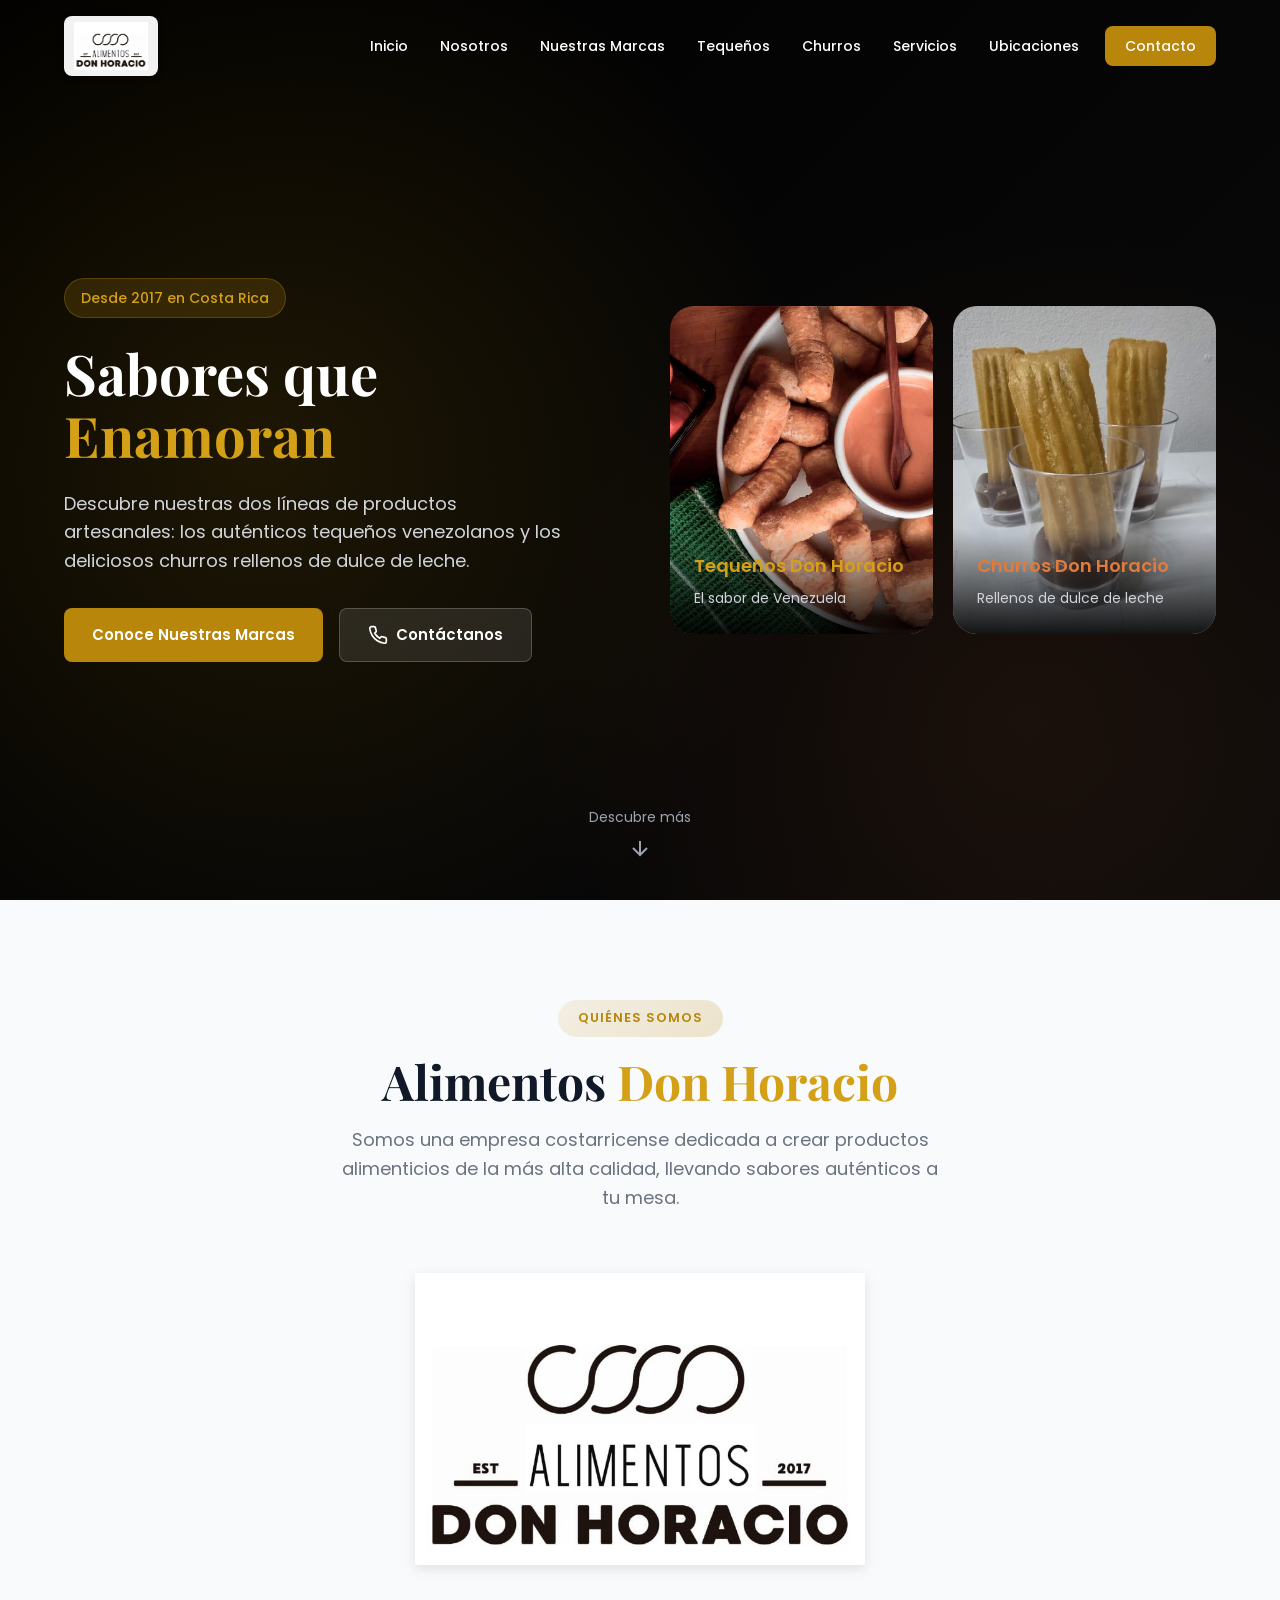
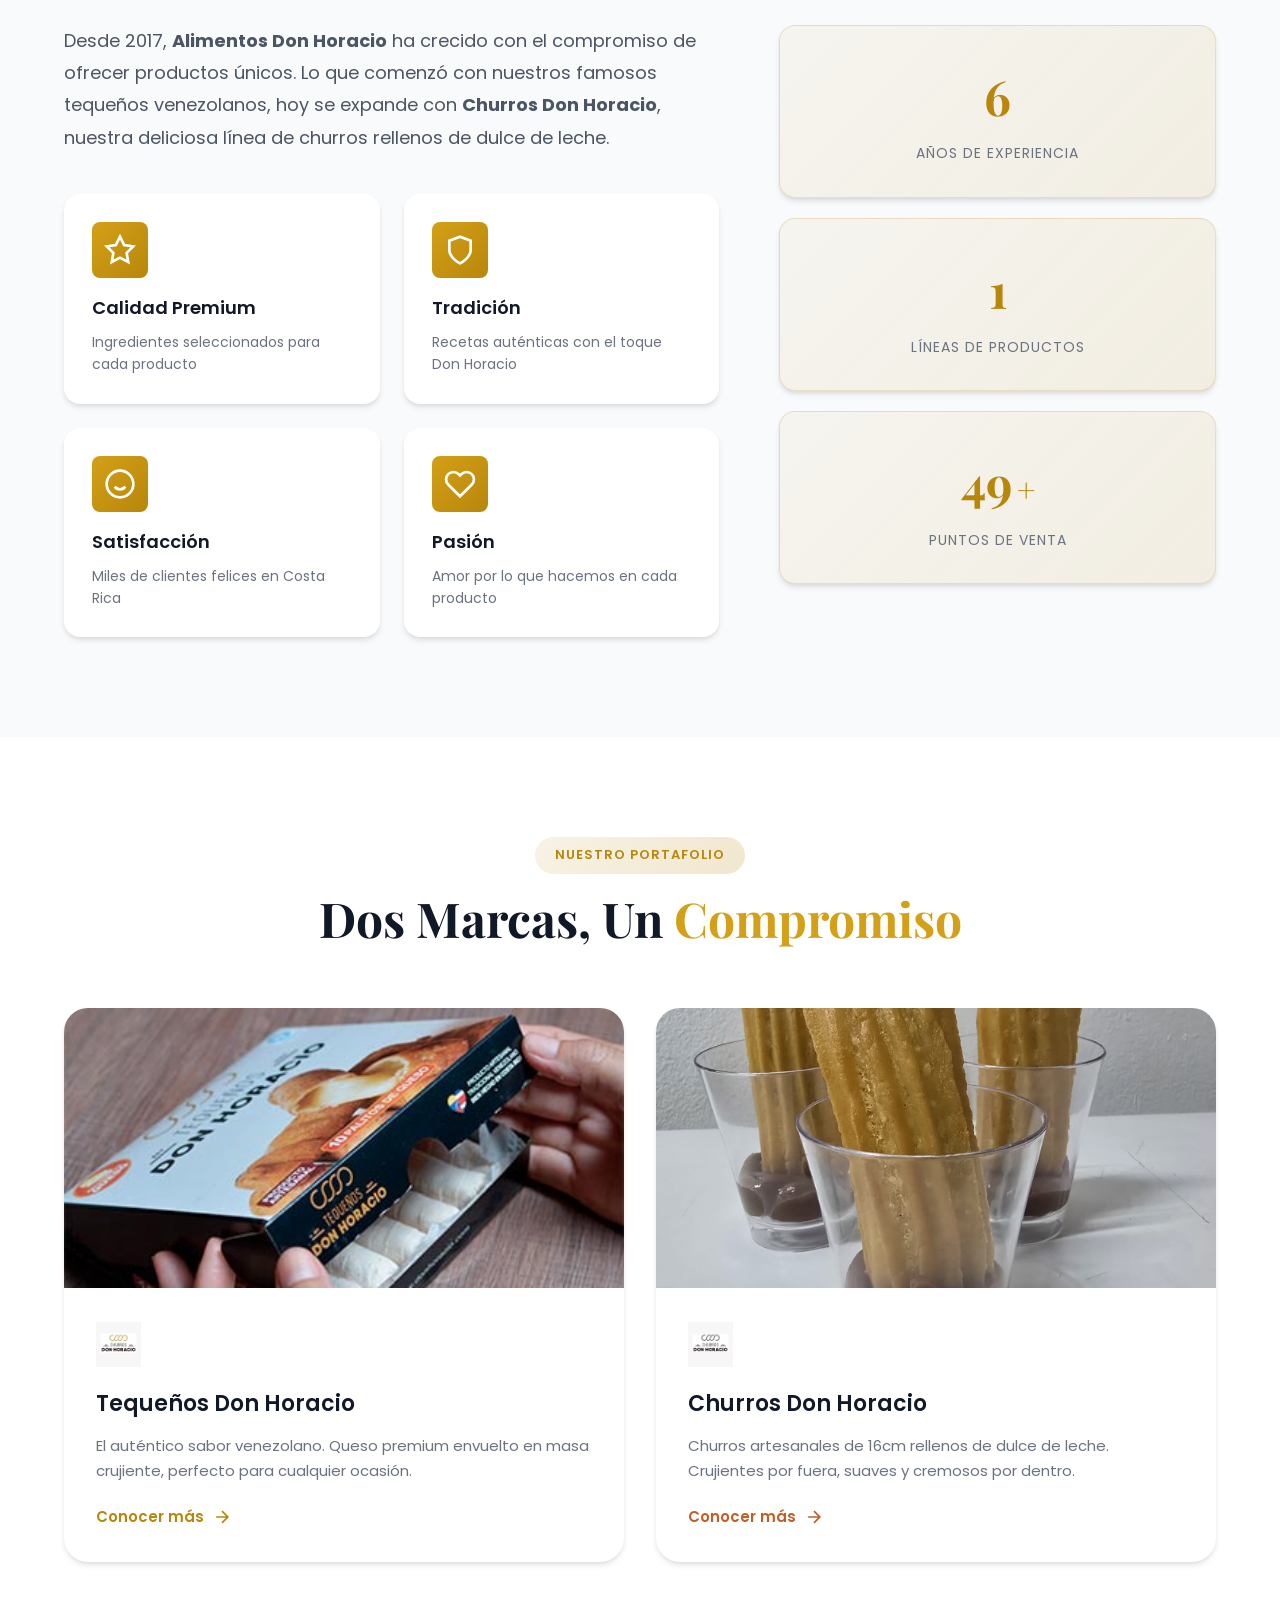
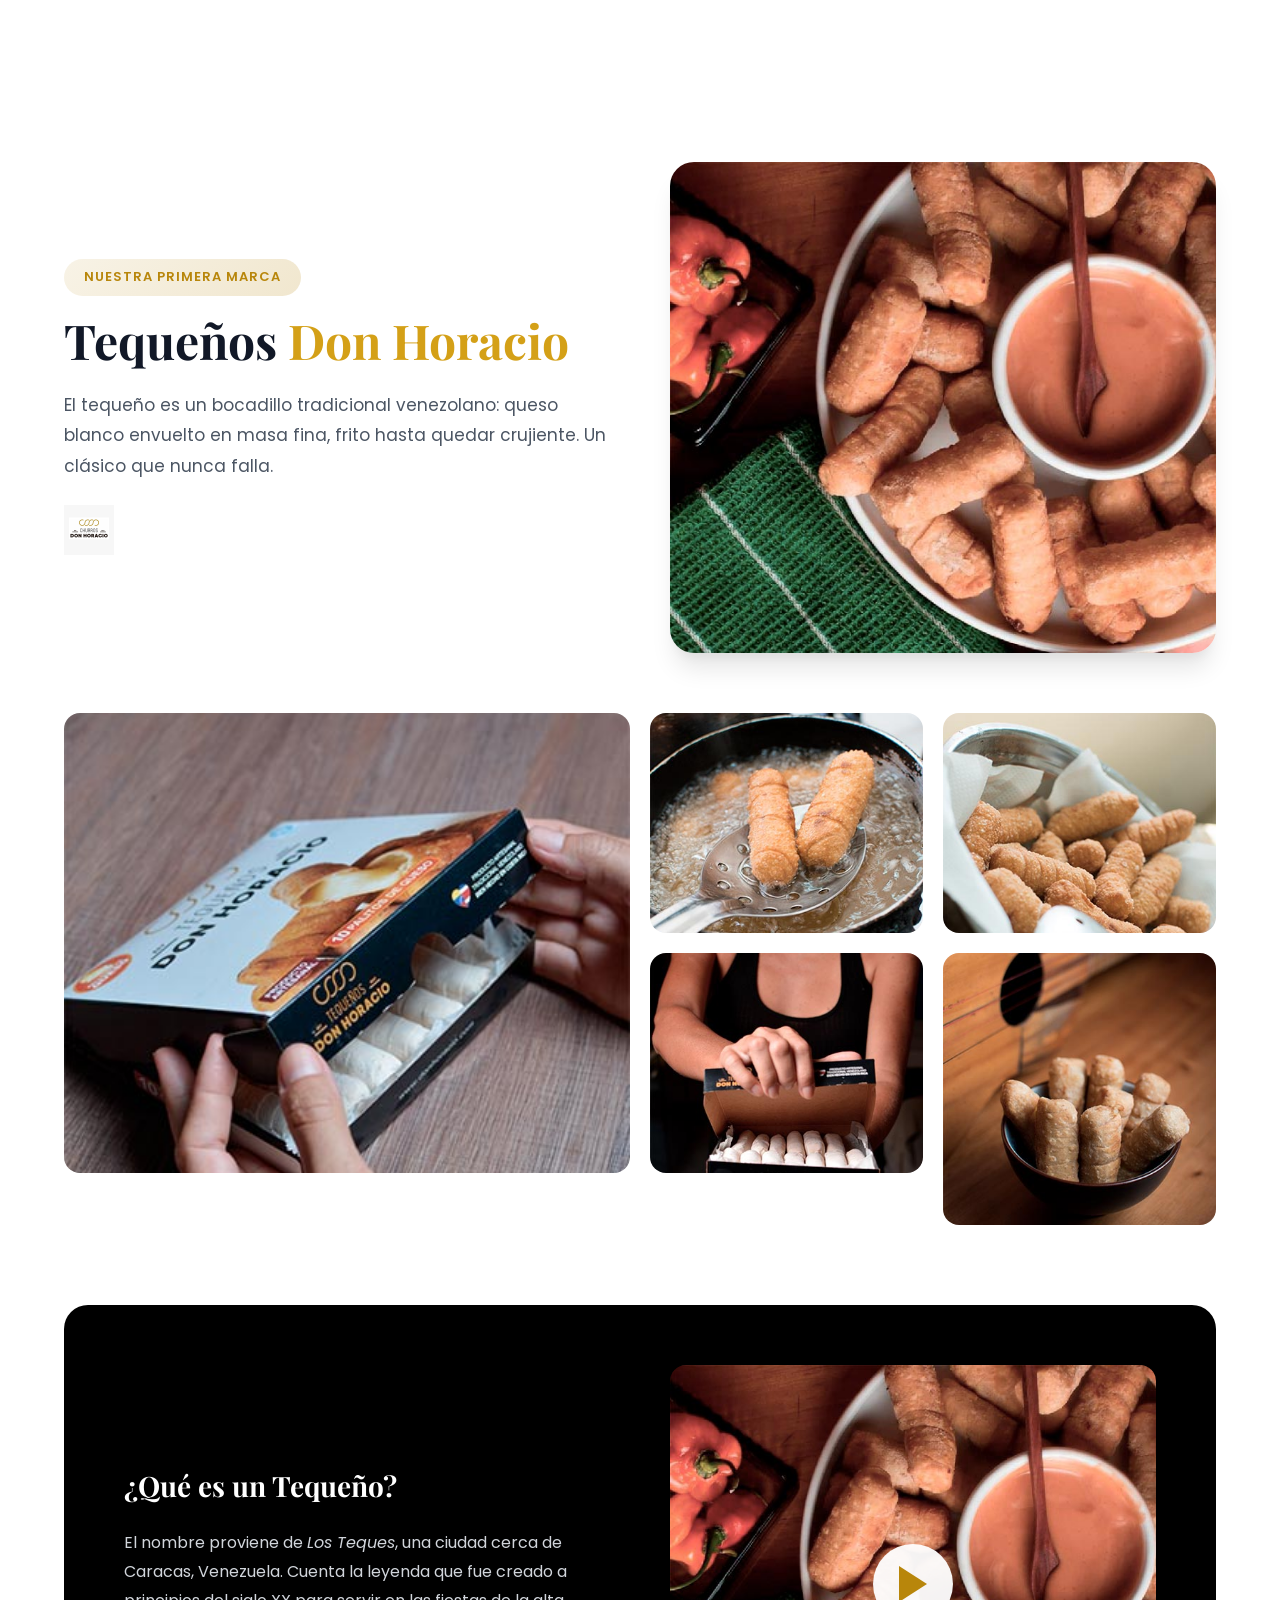
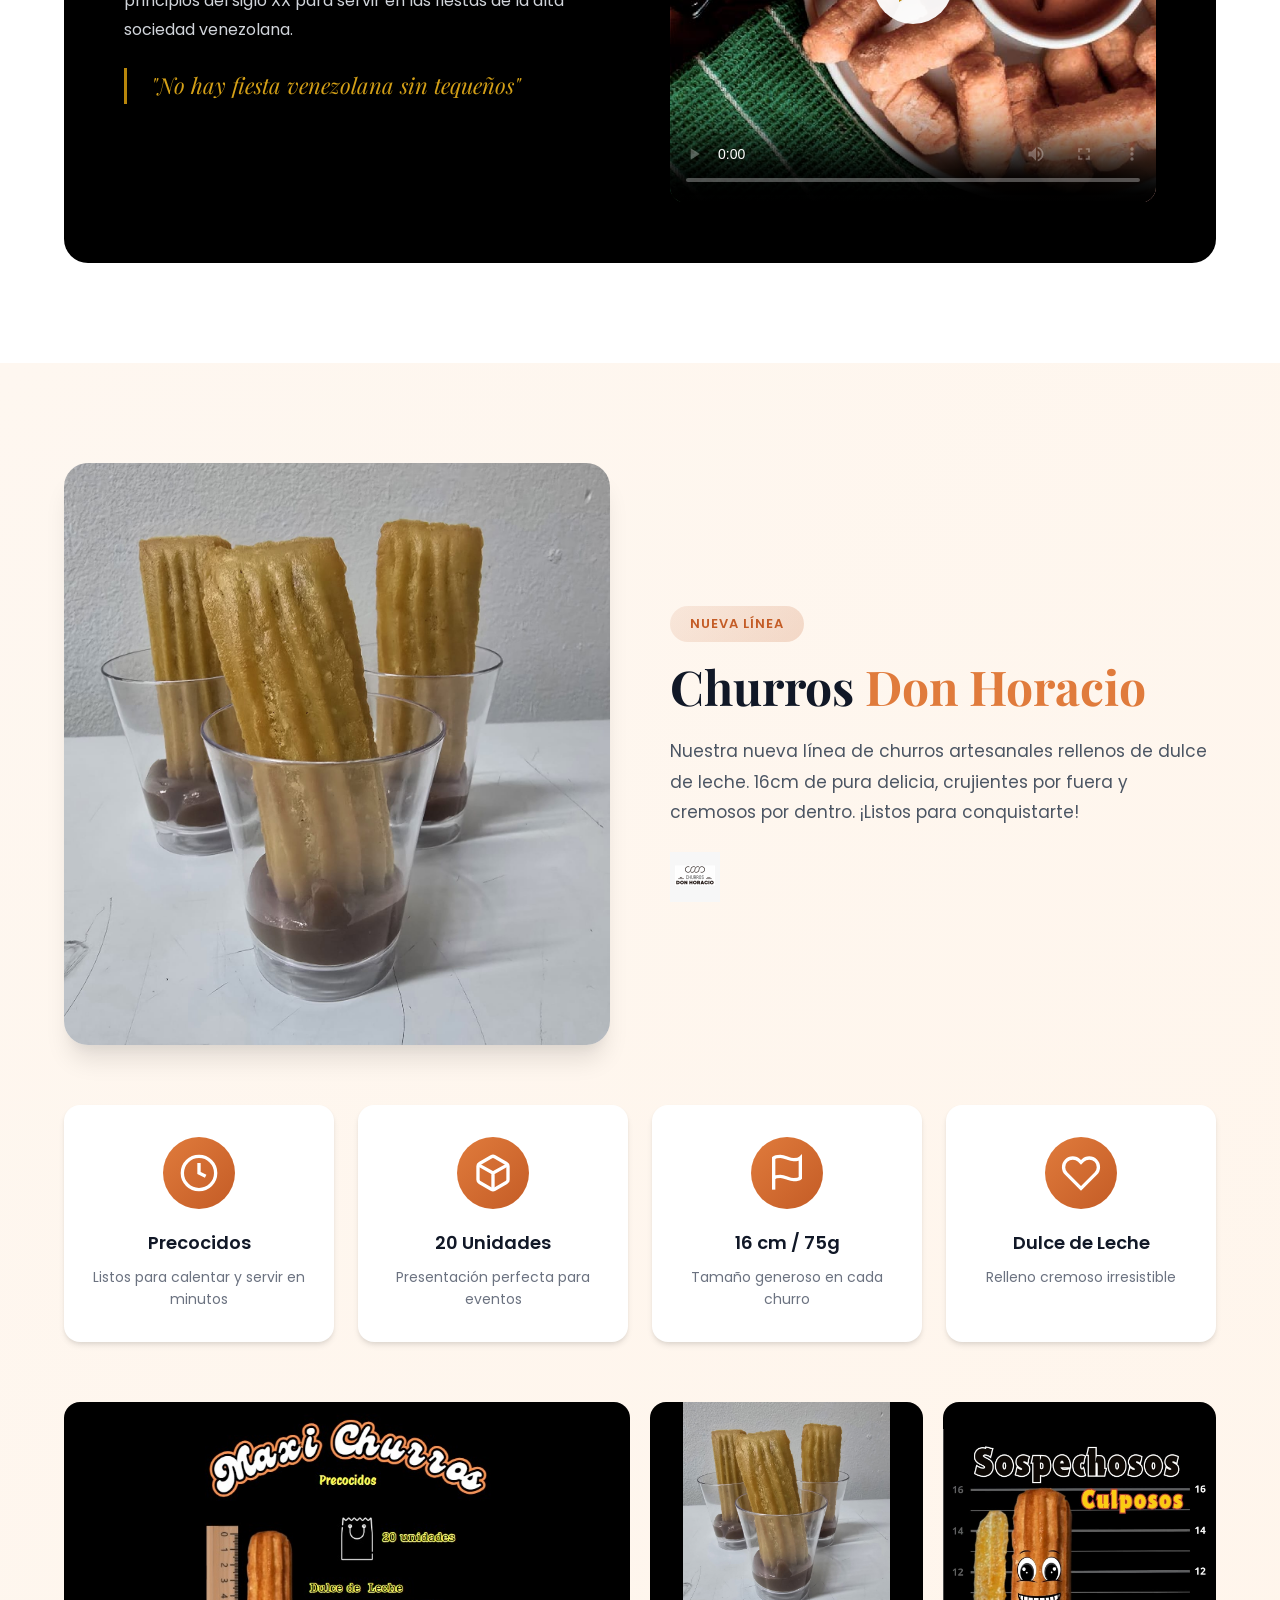
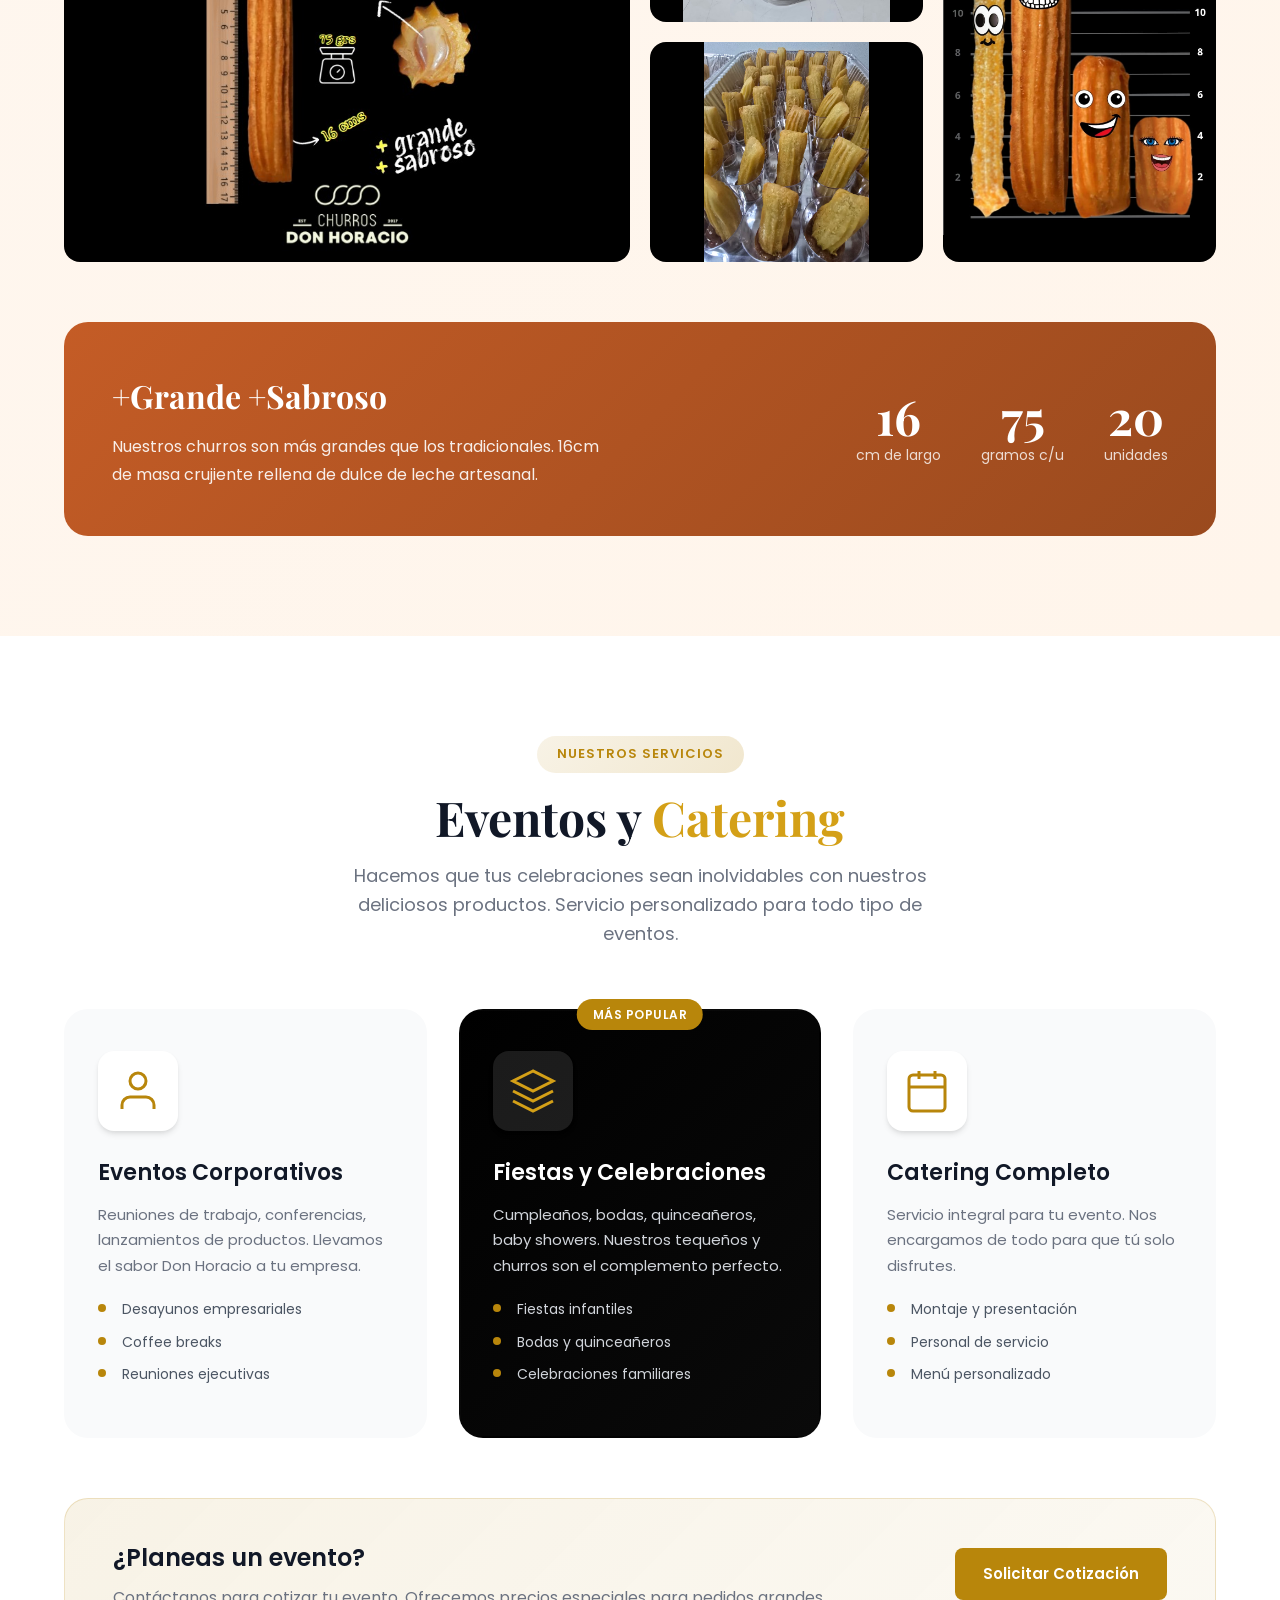
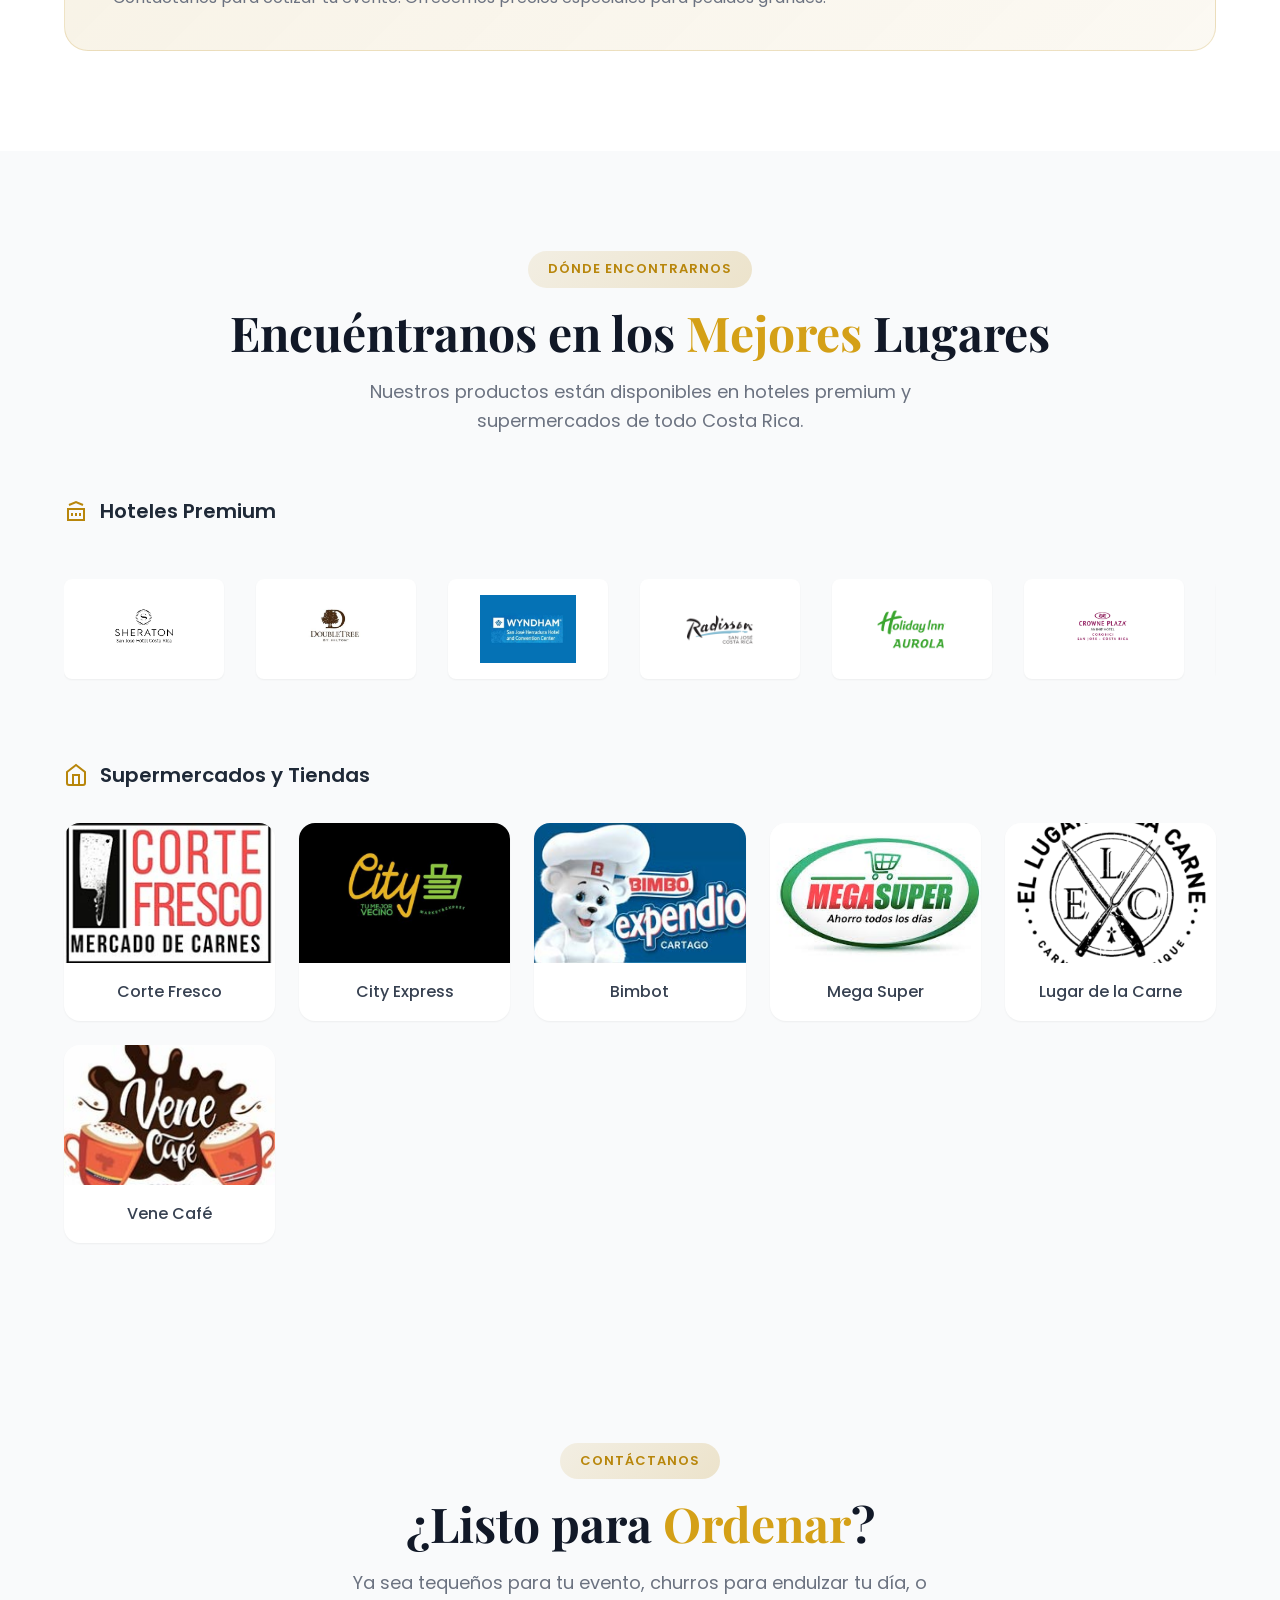
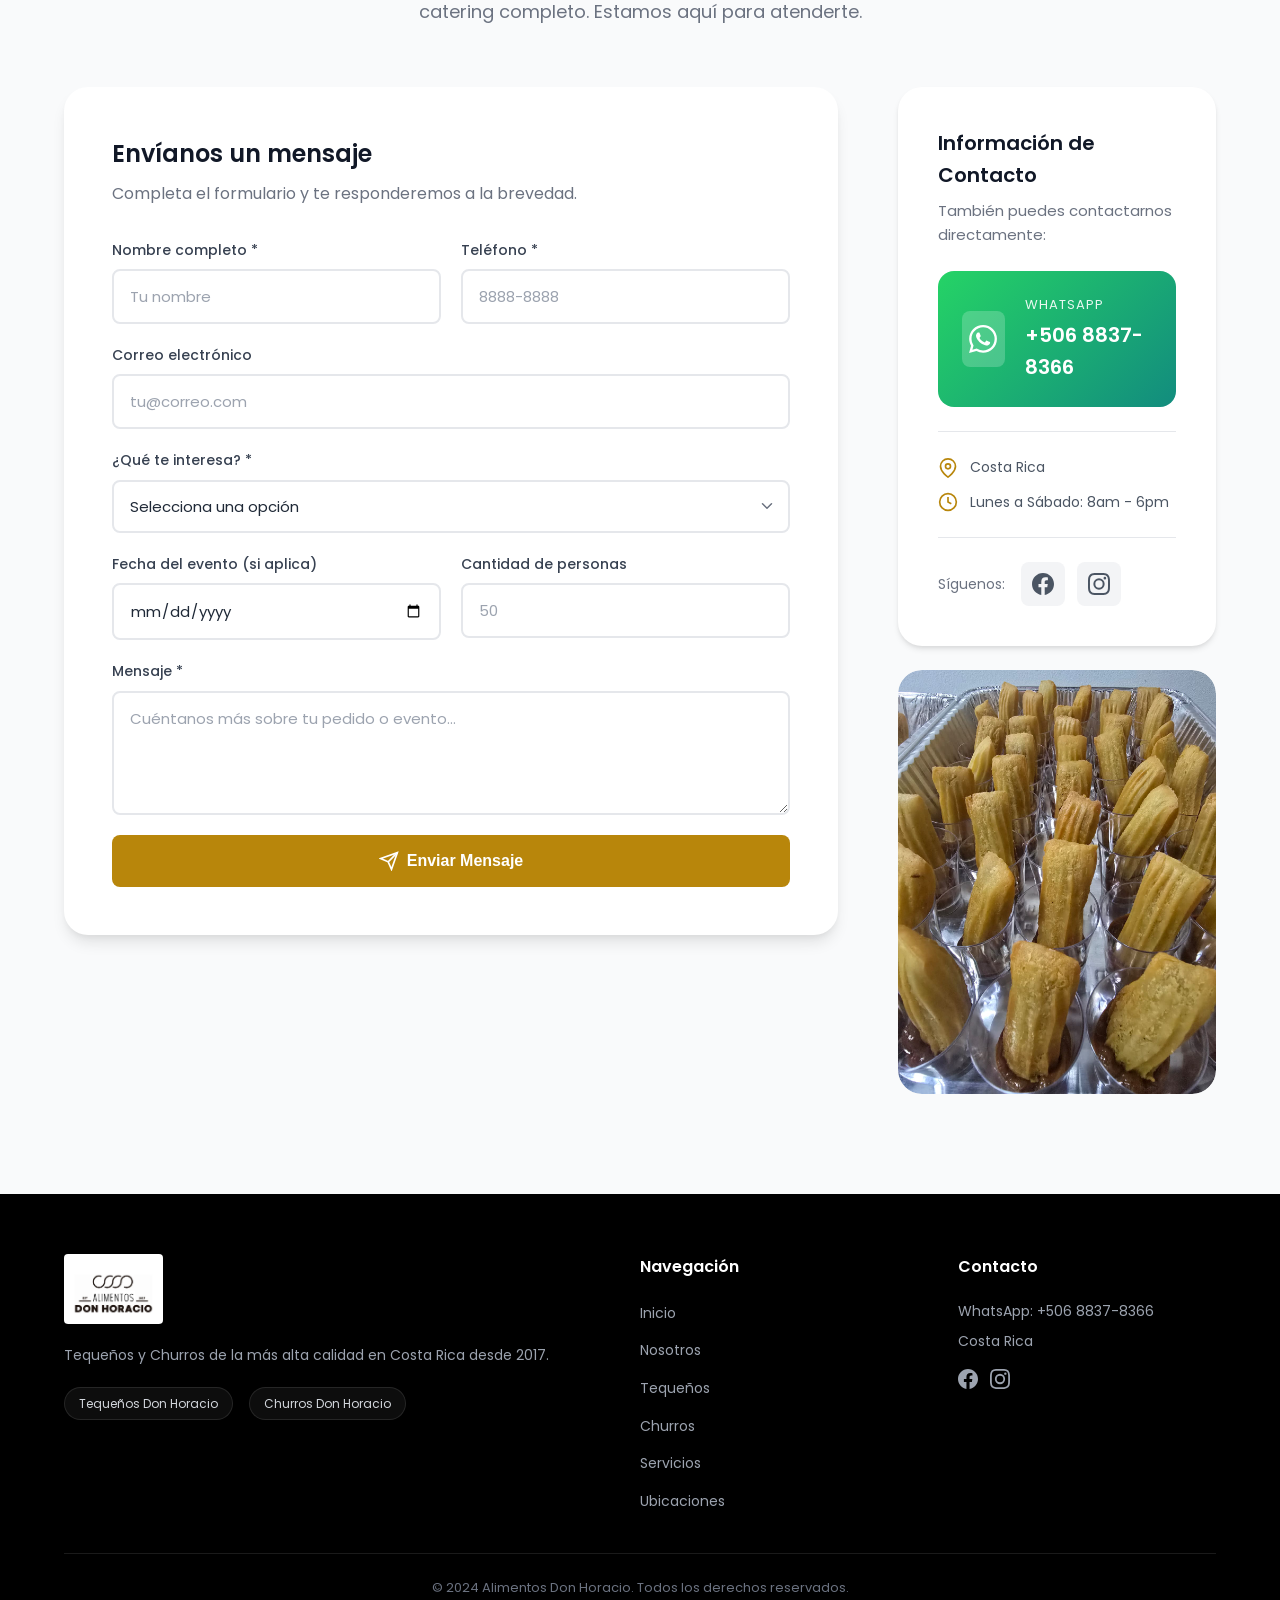
==== commit 111a0069: "SEO y optimizaciones profesionales - Favicon del logo - Meta tags SEO completos - Open Graph para Fa" ====
--- a/index.html
+++ b/index.html
@@ -3,13 +3,103 @@
 <head>
     <meta charset="UTF-8">
     <meta name="viewport" content="width=device-width, initial-scale=1.0">
-    <meta name="description" content="Alimentos Don Horacio - Tequeños y Churros de calidad premium en Costa Rica desde 2017.">
-    <meta name="keywords" content="alimentos, tequeños, churros, Costa Rica, Don Horacio">
-    <title>Alimentos Don Horacio | Tequeños & Churros</title>
+
+    <!-- SEO Meta Tags -->
+    <title>Alimentos Don Horacio | Tequeños y Churros Premium en Costa Rica</title>
+    <meta name="description" content="Tequeños venezolanos auténticos y churros rellenos de dulce de leche. Catering para eventos, fiestas y empresas en Costa Rica. Calidad premium desde 2017.">
+    <meta name="keywords" content="tequeños Costa Rica, churros rellenos, catering eventos, comida venezolana, alimentos Don Horacio, tequeños para fiestas, churros dulce de leche, catering corporativo, bocadillos premium">
+    <meta name="author" content="Alimentos Don Horacio">
+    <meta name="robots" content="index, follow">
+    <meta name="language" content="Spanish">
+    <meta name="revisit-after" content="7 days">
+    <link rel="canonical" href="https://batusaix23.github.io/dhweb/">
+
+    <!-- Favicon -->
+    <link rel="icon" type="image/jpeg" href="img/logo alimentos dh.jpg">
+    <link rel="apple-touch-icon" href="img/logo alimentos dh.jpg">
+
+    <!-- Open Graph / Facebook -->
+    <meta property="og:type" content="website">
+    <meta property="og:url" content="https://batusaix23.github.io/dhweb/">
+    <meta property="og:title" content="Alimentos Don Horacio | Tequeños y Churros Premium">
+    <meta property="og:description" content="Tequeños venezolanos auténticos y churros rellenos de dulce de leche. Catering para eventos en Costa Rica. Calidad premium desde 2017.">
+    <meta property="og:image" content="https://batusaix23.github.io/dhweb/img/logo alimentos dh.jpg">
+    <meta property="og:locale" content="es_CR">
+    <meta property="og:site_name" content="Alimentos Don Horacio">
+
+    <!-- Twitter -->
+    <meta name="twitter:card" content="summary_large_image">
+    <meta name="twitter:url" content="https://batusaix23.github.io/dhweb/">
+    <meta name="twitter:title" content="Alimentos Don Horacio | Tequeños y Churros Premium">
+    <meta name="twitter:description" content="Tequeños venezolanos auténticos y churros rellenos de dulce de leche. Catering para eventos en Costa Rica.">
+    <meta name="twitter:image" content="https://batusaix23.github.io/dhweb/img/logo alimentos dh.jpg">
+
+    <!-- Geo Tags -->
+    <meta name="geo.region" content="CR">
+    <meta name="geo.country" content="Costa Rica">
+
+    <!-- Theme Color -->
+    <meta name="theme-color" content="#b8860b">
+    <meta name="msapplication-TileColor" content="#b8860b">
+
+    <!-- Stylesheets -->
     <link rel="stylesheet" href="styles.css">
     <link rel="preconnect" href="https://fonts.googleapis.com">
     <link rel="preconnect" href="https://fonts.gstatic.com" crossorigin>
     <link href="https://fonts.googleapis.com/css2?family=Playfair+Display:wght@400;600;700&family=Poppins:wght@300;400;500;600;700&display=swap" rel="stylesheet">
+
+    <!-- Structured Data / JSON-LD -->
+    <script type="application/ld+json">
+    {
+        "@context": "https://schema.org",
+        "@type": "FoodEstablishment",
+        "name": "Alimentos Don Horacio",
+        "description": "Empresa costarricense especializada en tequeños venezolanos y churros rellenos de dulce de leche. Catering para eventos.",
+        "url": "https://batusaix23.github.io/dhweb/",
+        "logo": "https://batusaix23.github.io/dhweb/img/logo alimentos dh.jpg",
+        "image": "https://batusaix23.github.io/dhweb/img/logo alimentos dh.jpg",
+        "telephone": "+506 8837-8366",
+        "address": {
+            "@type": "PostalAddress",
+            "addressCountry": "CR",
+            "addressRegion": "Costa Rica"
+        },
+        "geo": {
+            "@type": "GeoCoordinates",
+            "addressCountry": "CR"
+        },
+        "openingHours": "Mo-Sa 08:00-18:00",
+        "priceRange": "$$",
+        "servesCuisine": ["Venezolana", "Postres", "Bocadillos"],
+        "hasMenu": {
+            "@type": "Menu",
+            "hasMenuSection": [
+                {
+                    "@type": "MenuSection",
+                    "name": "Tequeños",
+                    "description": "Tequeños venezolanos auténticos con queso premium"
+                },
+                {
+                    "@type": "MenuSection",
+                    "name": "Churros",
+                    "description": "Churros de 16cm rellenos de dulce de leche"
+                }
+            ]
+        },
+        "sameAs": [
+            "https://www.facebook.com/tequenosdonhoracio",
+            "https://www.instagram.com/tequenosdonhoracio"
+        ],
+        "foundingDate": "2017",
+        "areaServed": "Costa Rica",
+        "contactPoint": {
+            "@type": "ContactPoint",
+            "telephone": "+506 8837-8366",
+            "contactType": "sales",
+            "availableLanguage": "Spanish"
+        }
+    }
+    </script>
 </head>
 <body>
     <!-- Navbar -->
--- a/styles.css
+++ b/styles.css
@@ -15,8 +15,8 @@
     --accent-dark: #9a4a1e;
 
     /* Neutral Colors */
-    --secondary: #1a1a2e;
-    --secondary-light: #252542;
+    --secondary: #000000;
+    --secondary-light: #0a0a0a;
     --white: #ffffff;
     --gray-50: #f9fafb;
     --gray-100: #f3f4f6;
@@ -811,7 +811,7 @@
 
 .churros-gallery .gallery-item img {
     object-fit: contain;
-    background: var(--gray-900);
+    background: #000000;
 }
 
 .churros-gallery .gallery-item.large img,
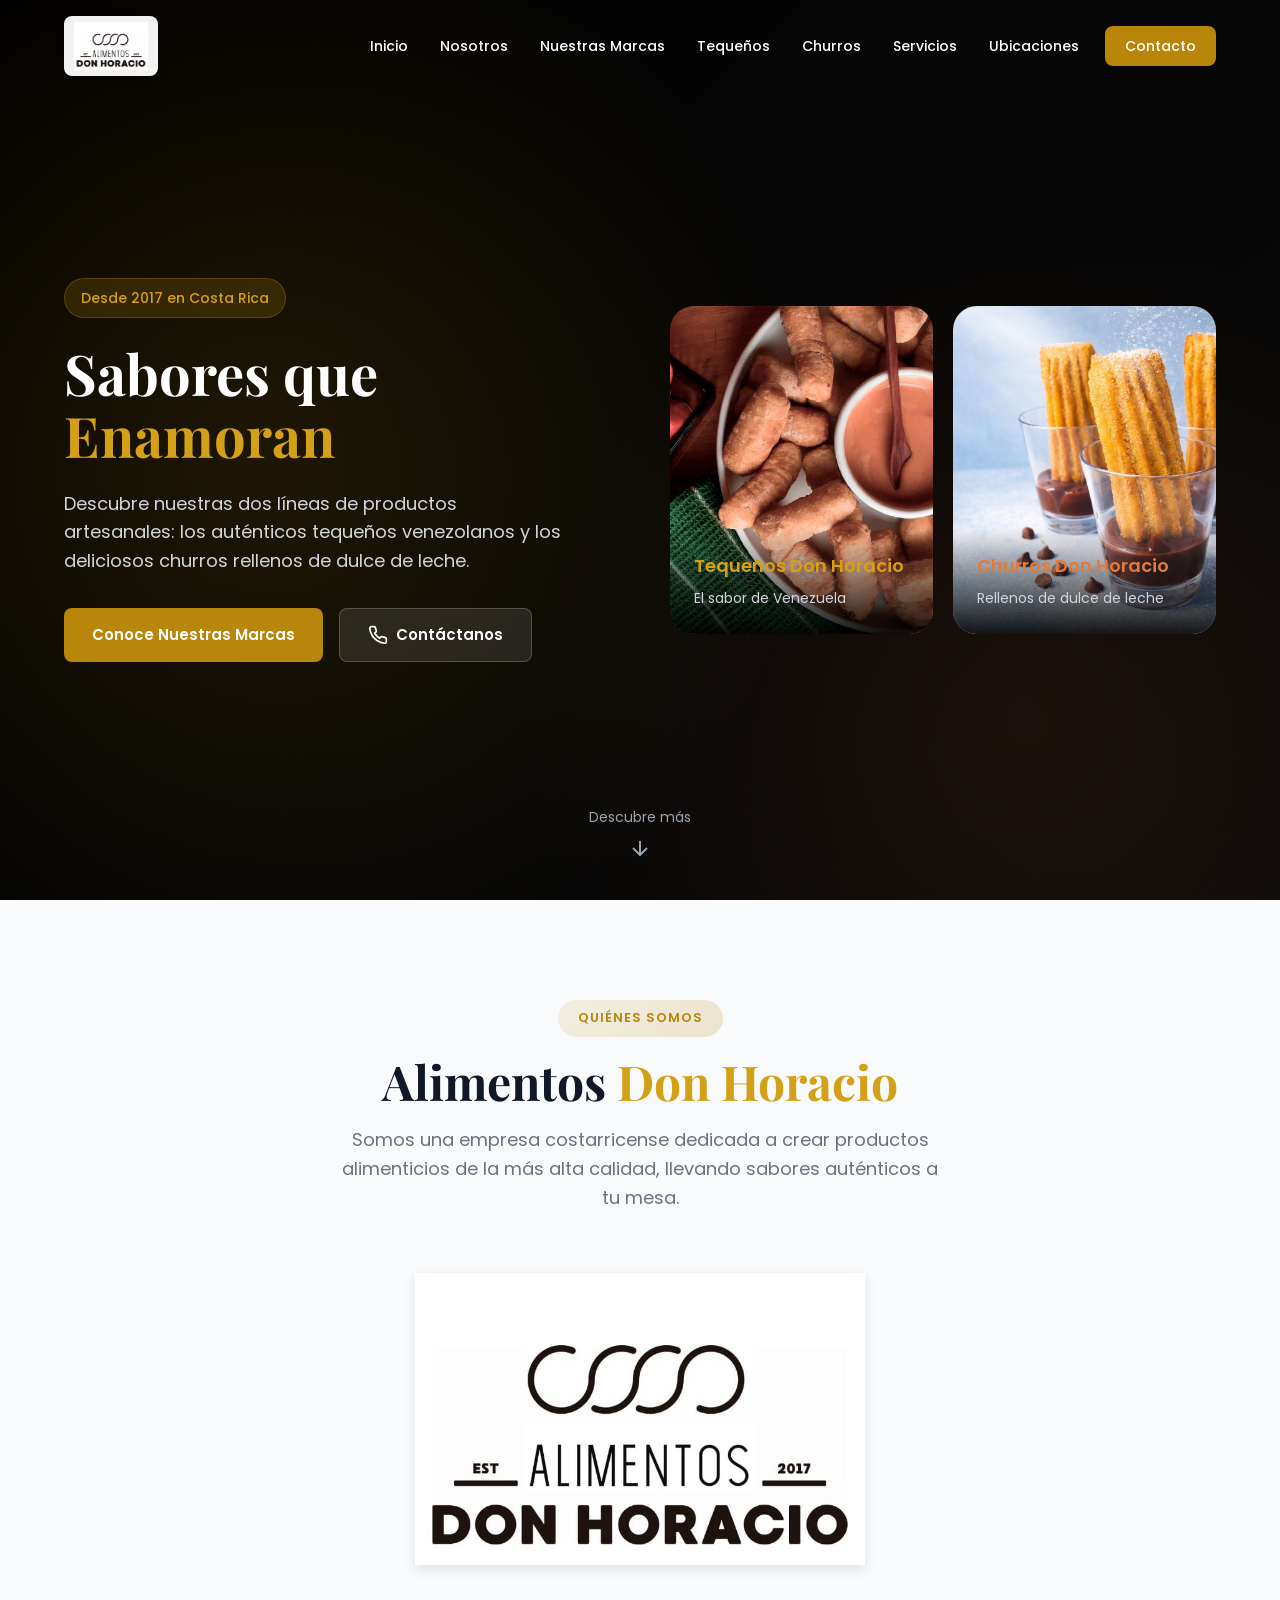
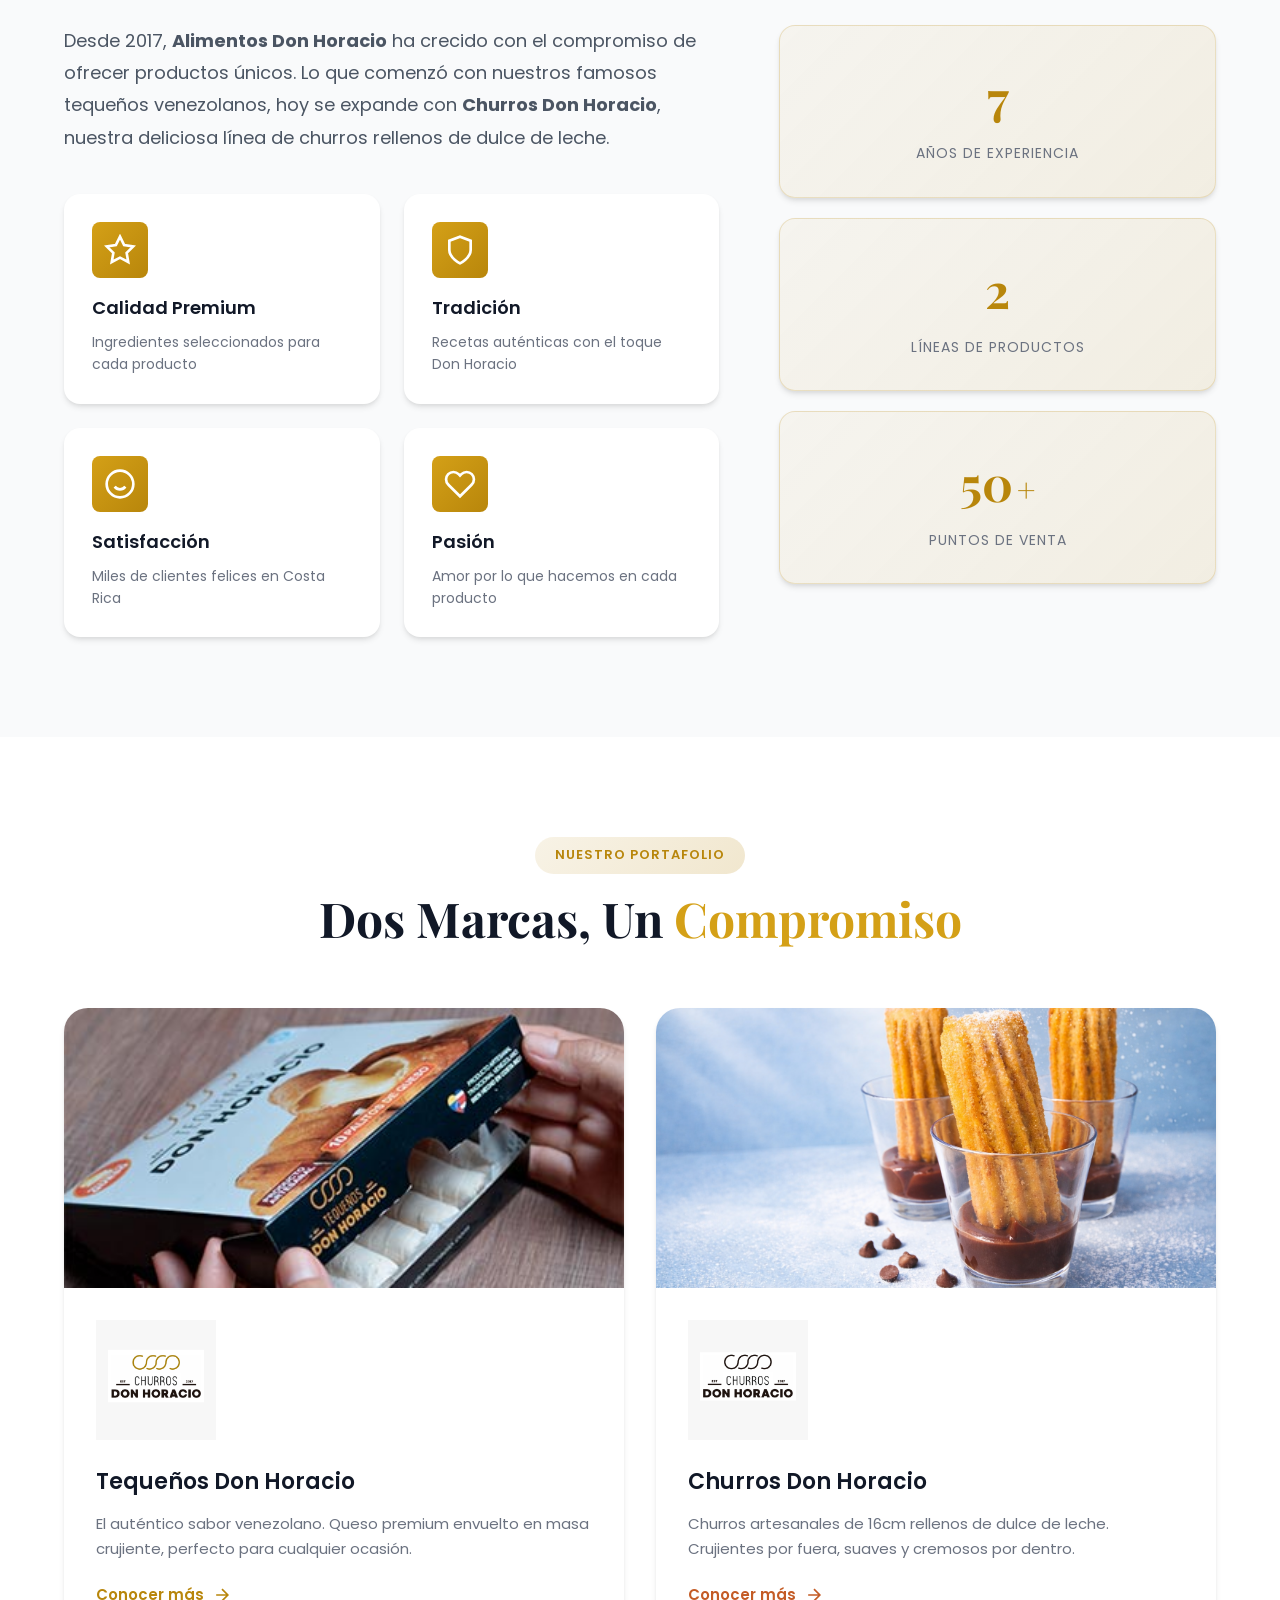
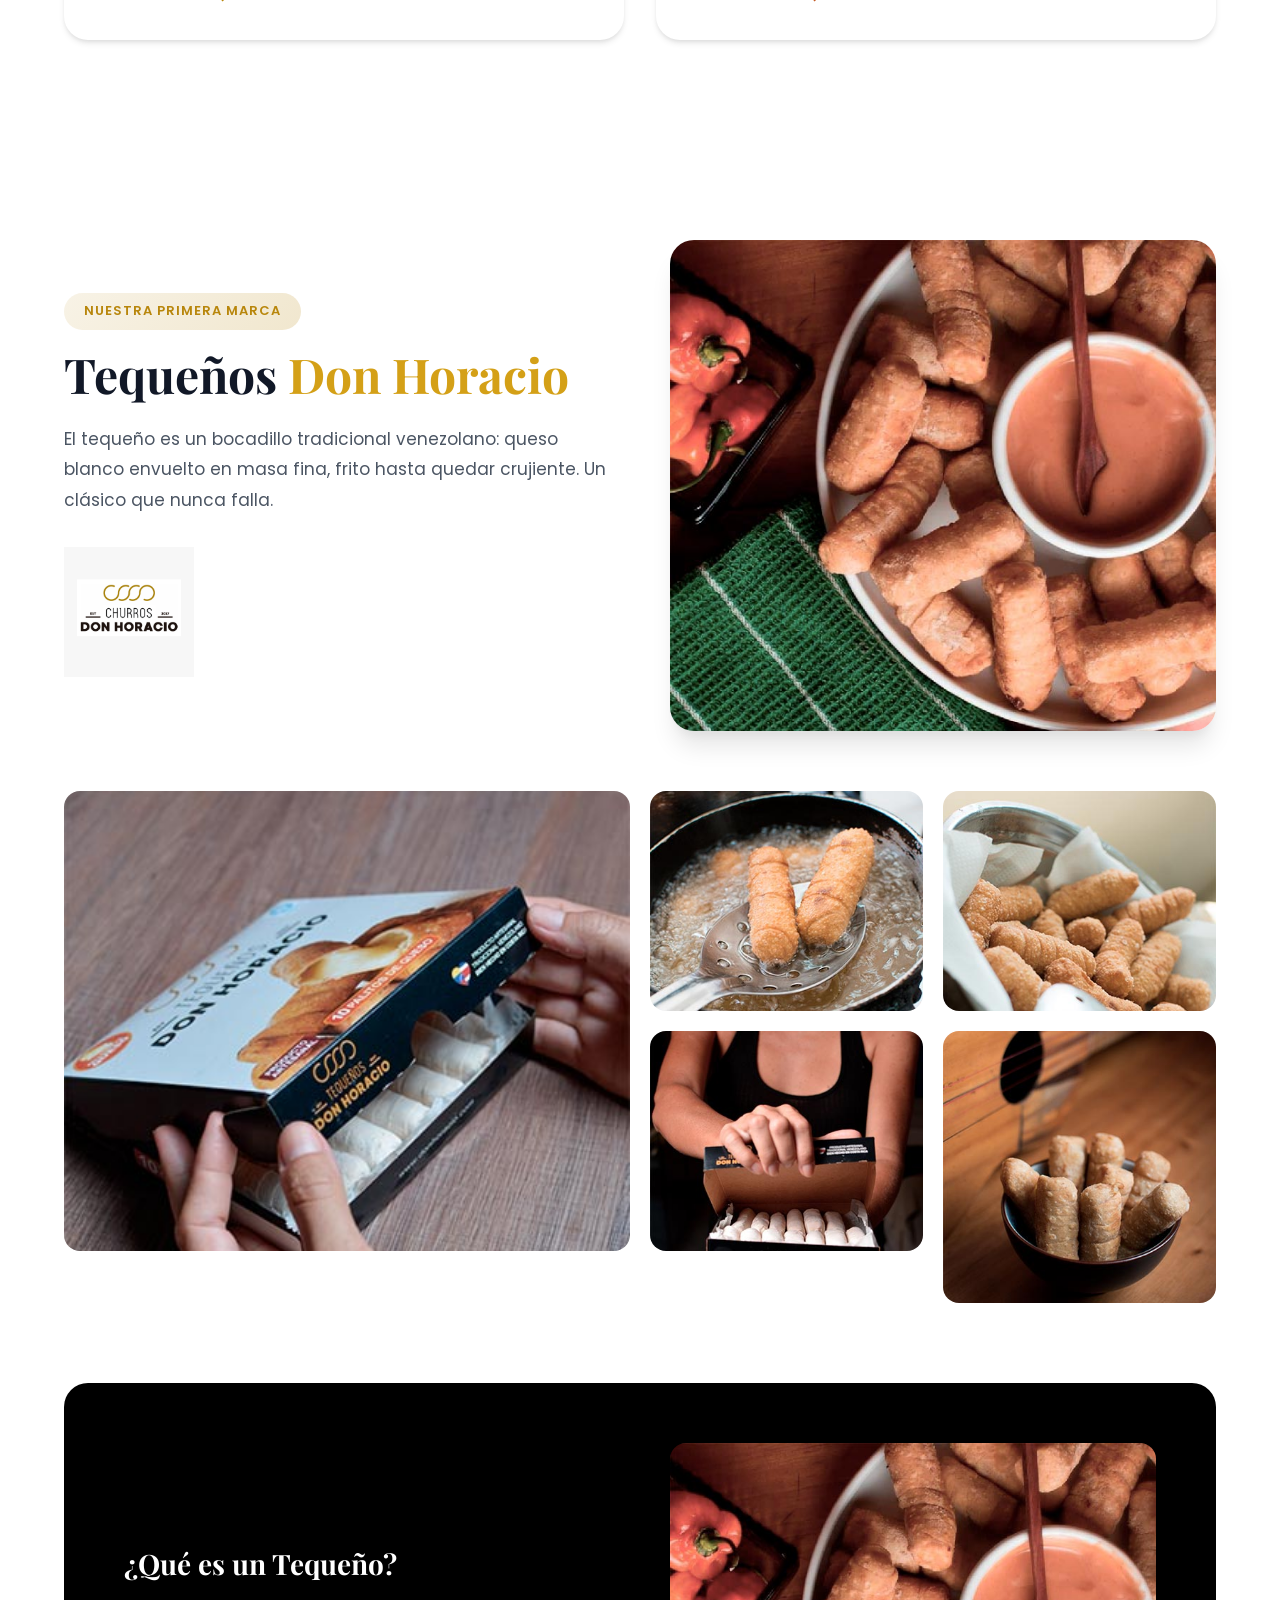
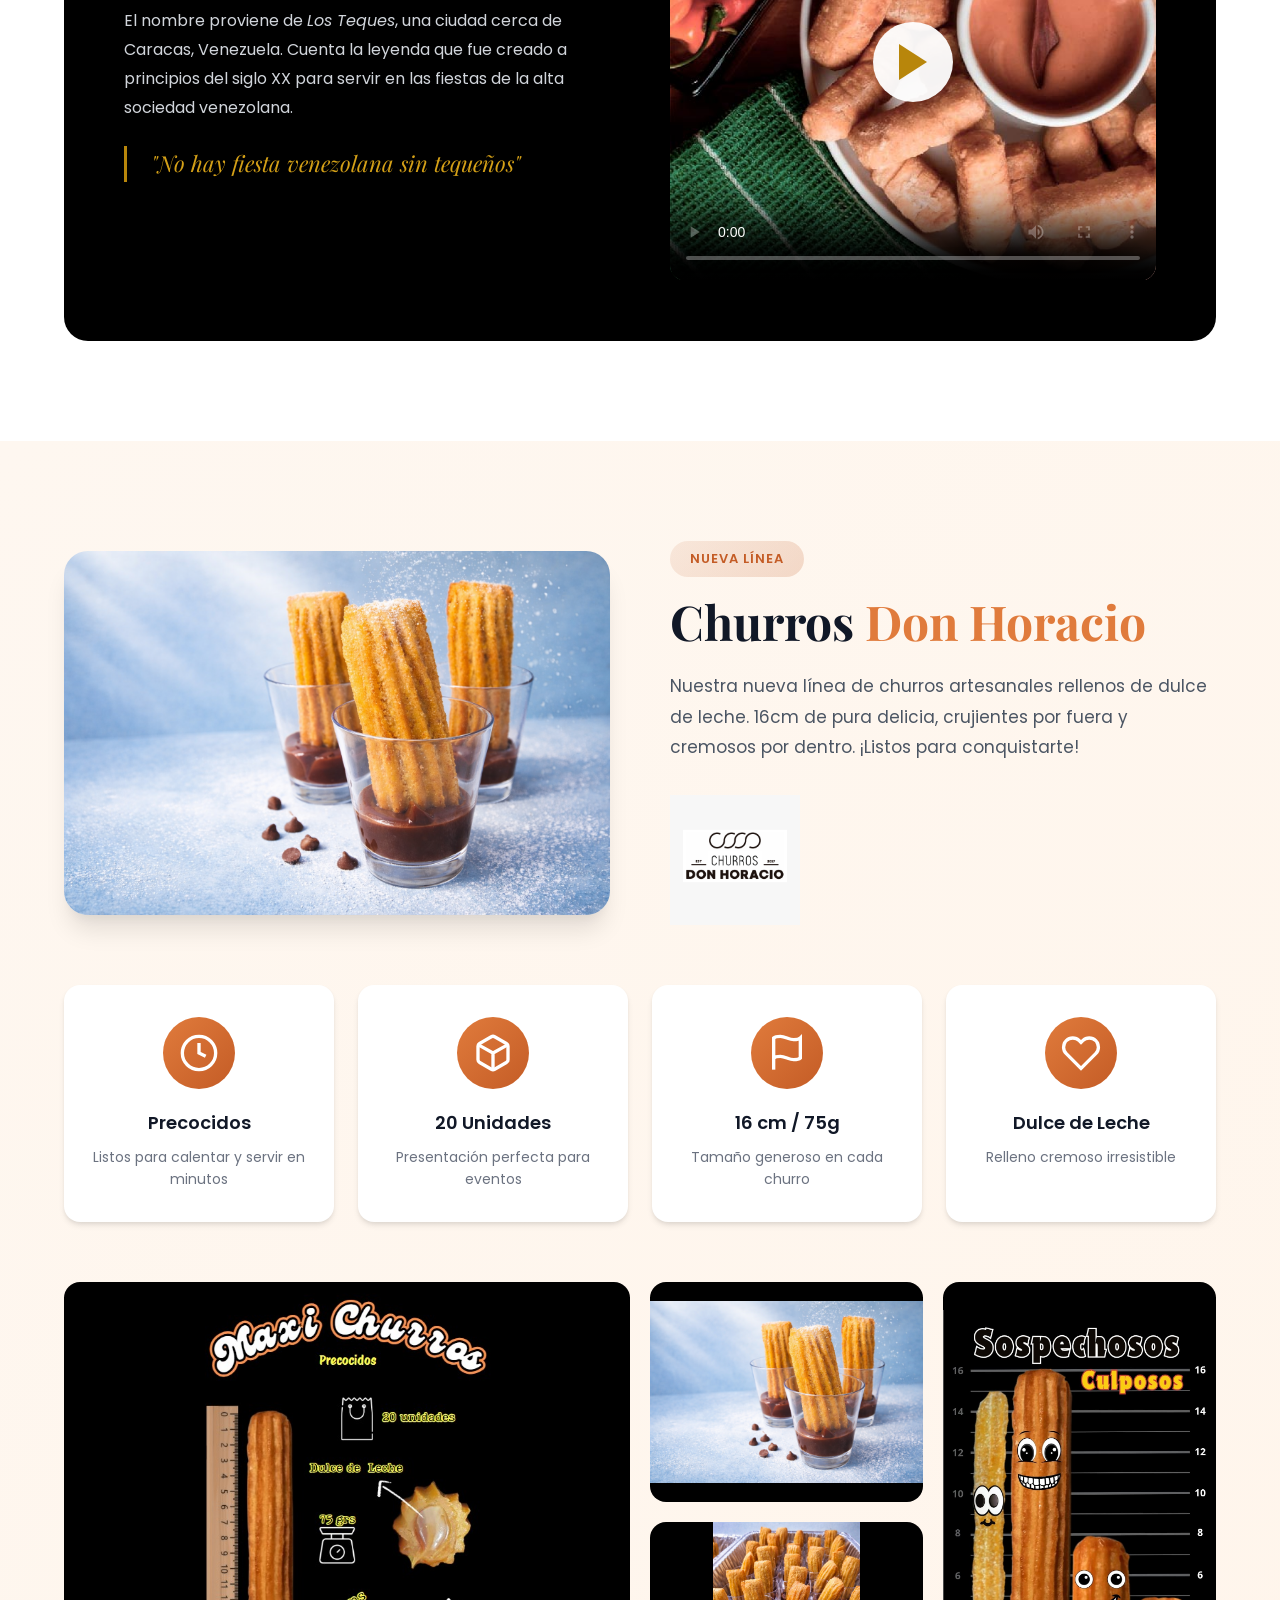
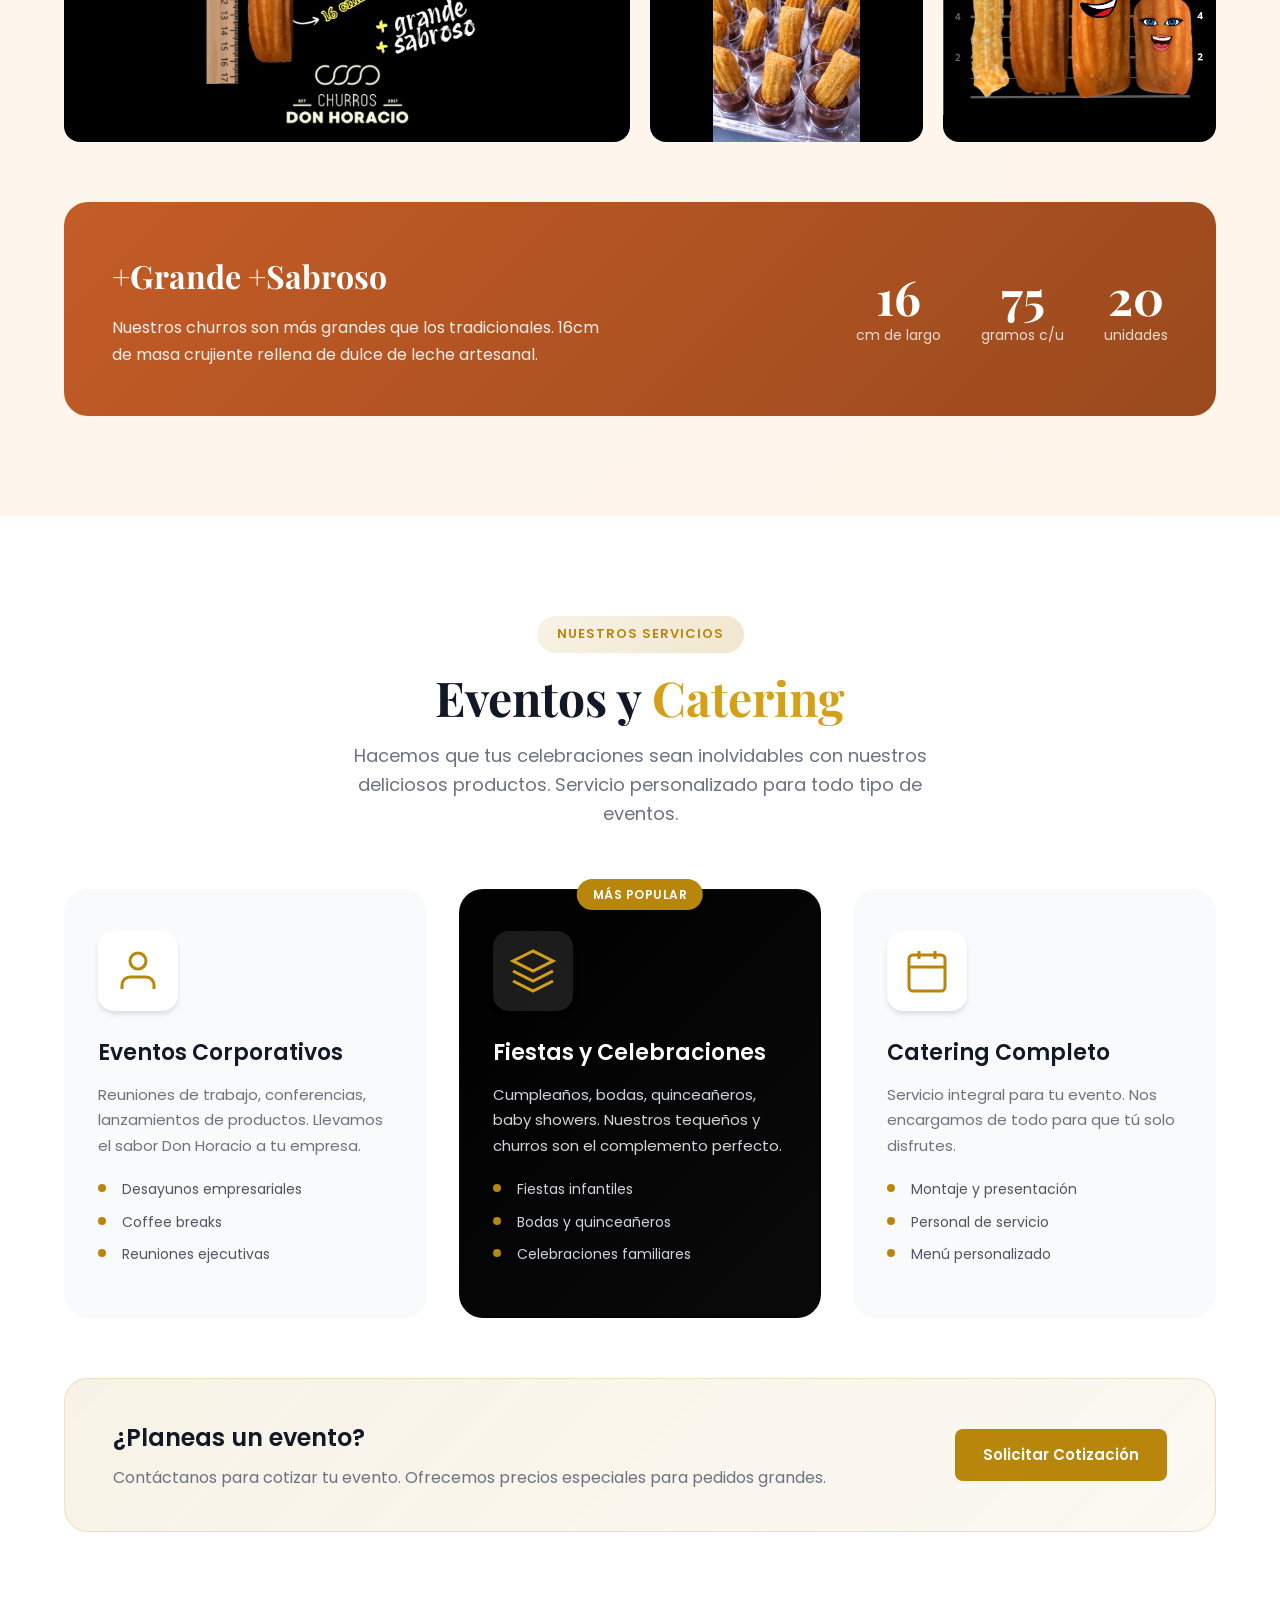
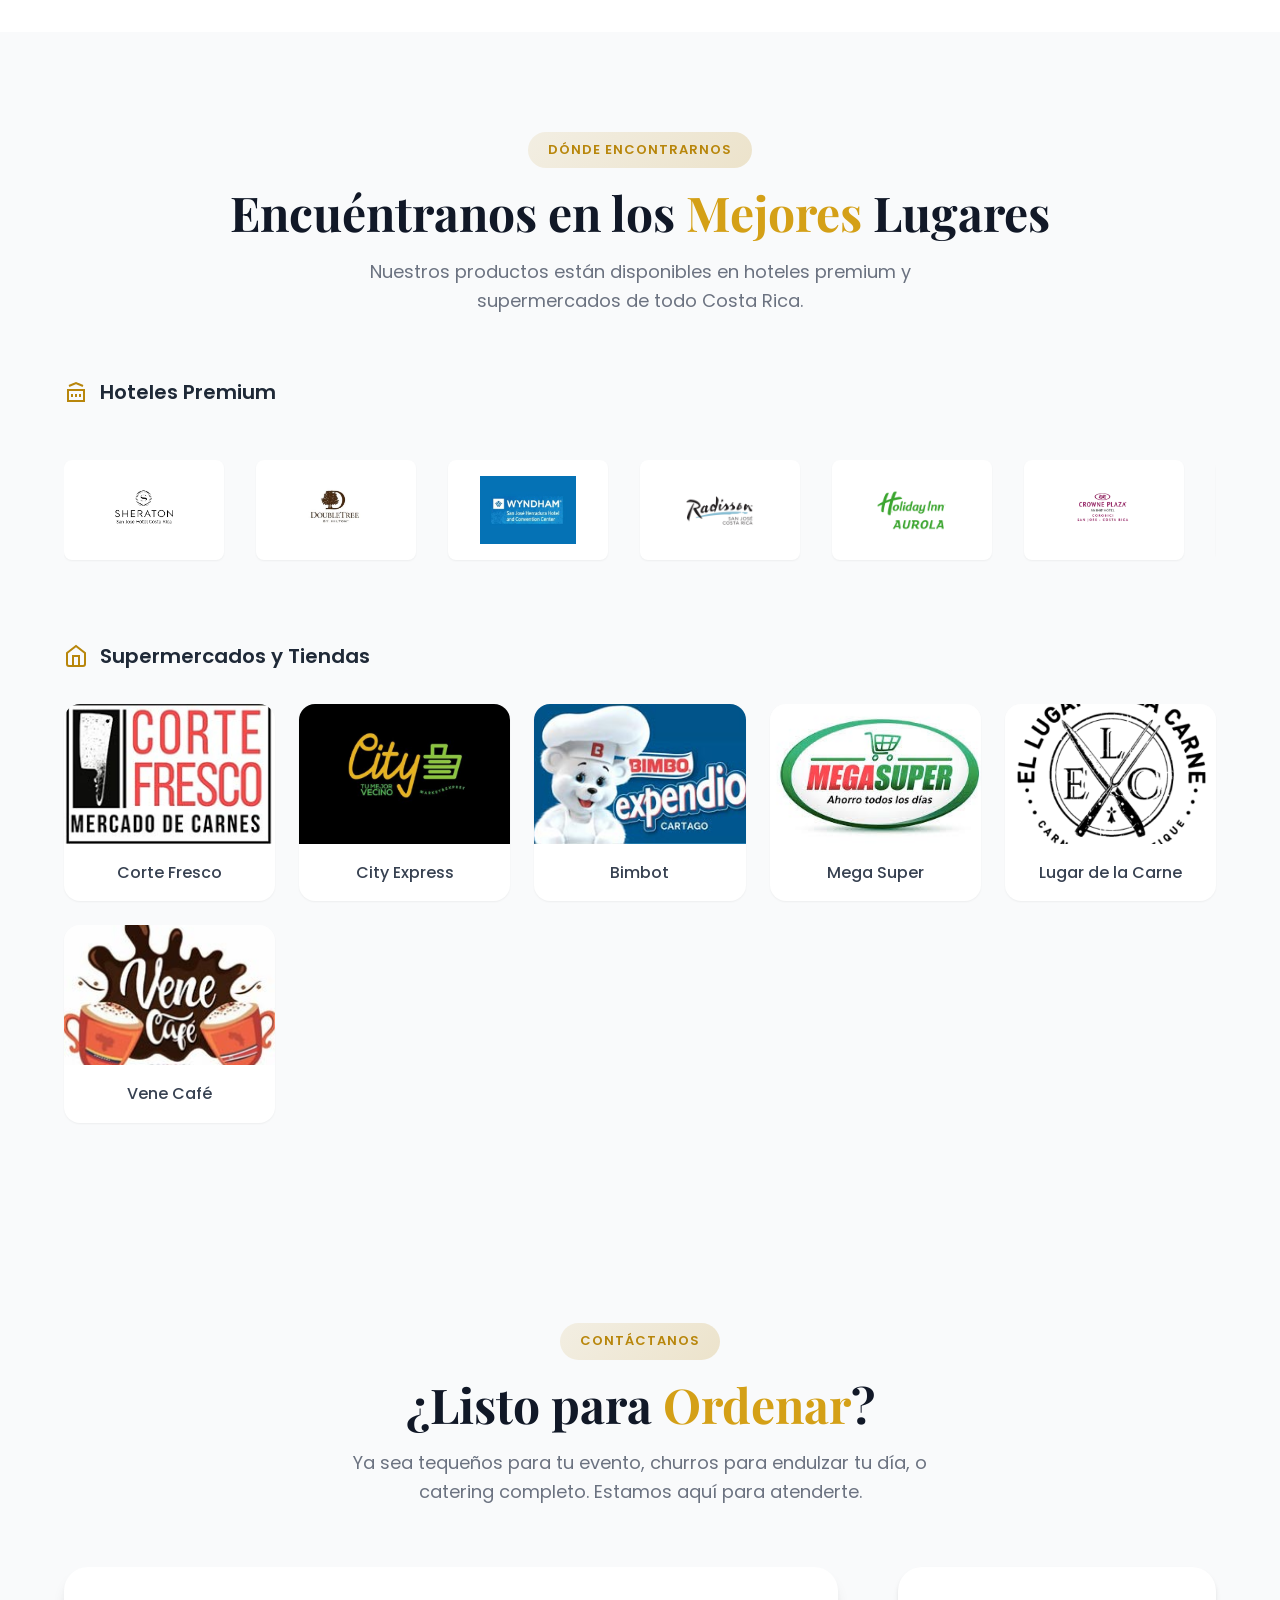
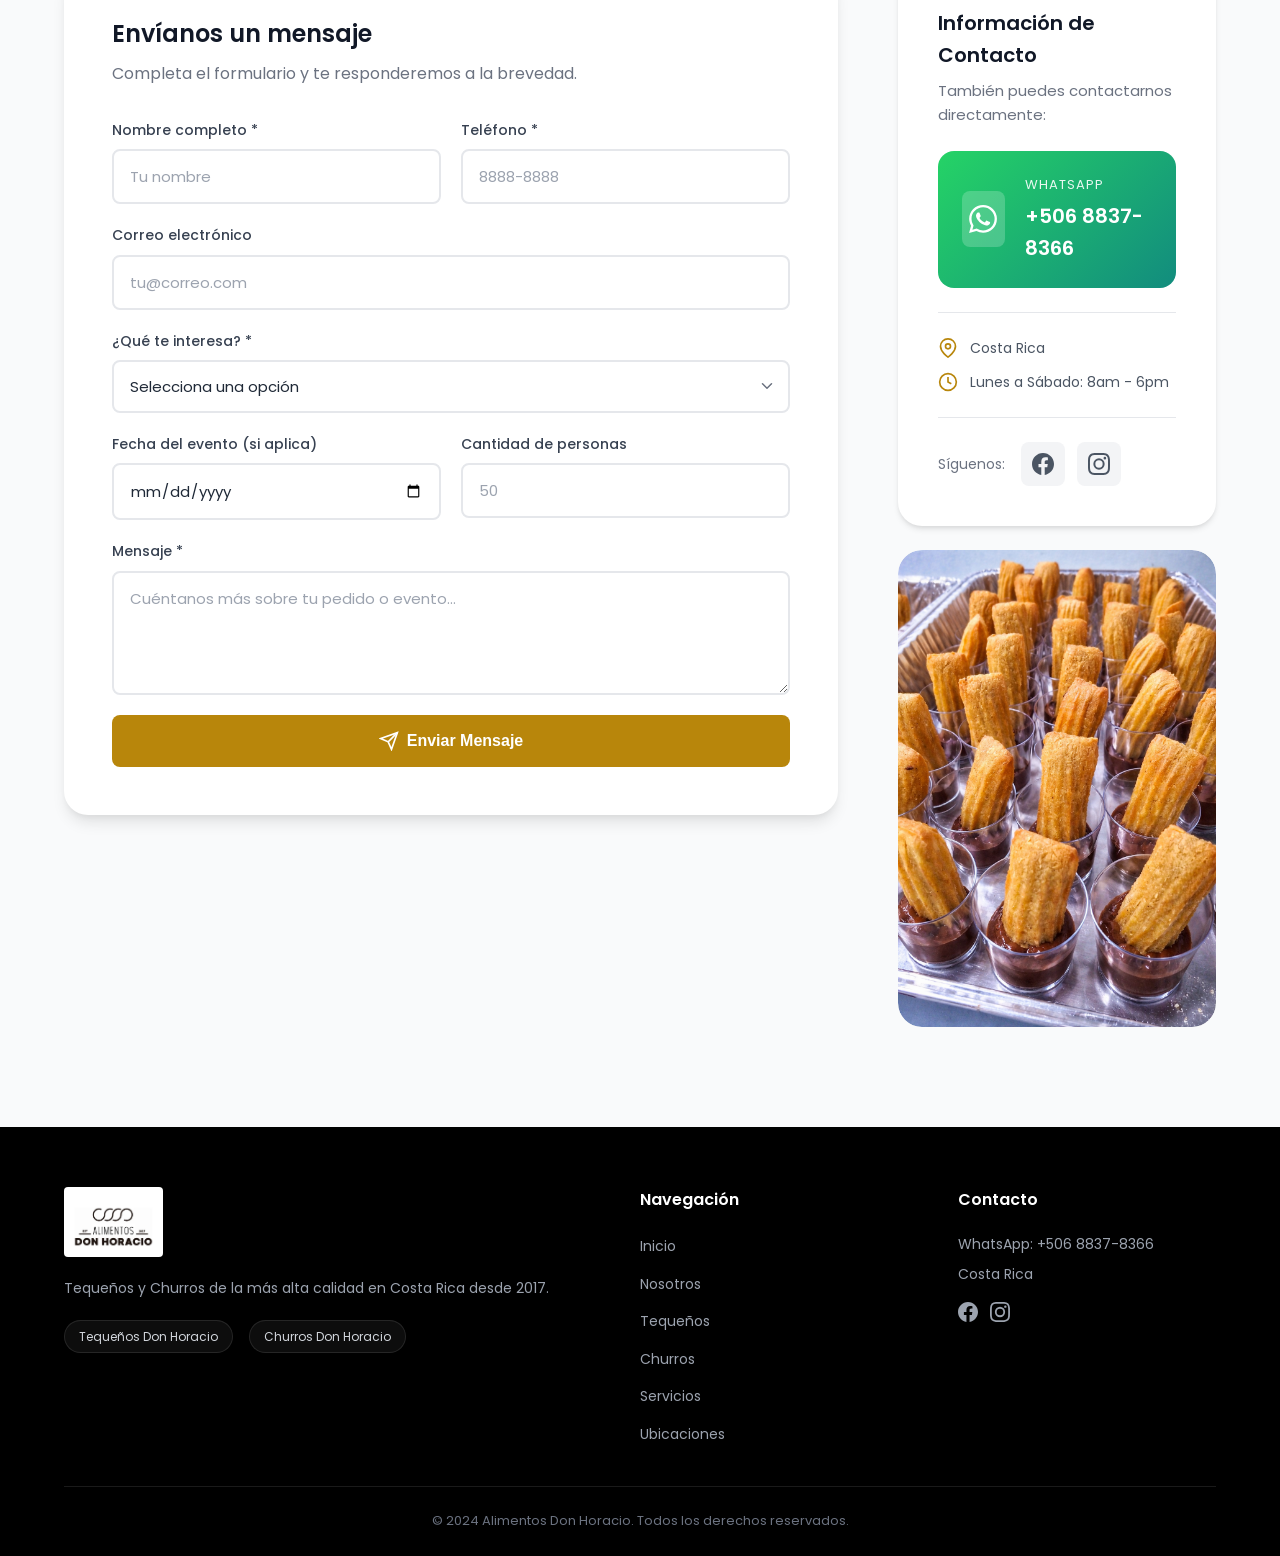
==== commit acc6aa6f: "Reemplazar fotos de churros por versiones nuevas" ====
--- a/index.html
+++ b/index.html
@@ -159,7 +159,7 @@
                     </div>
                 </div>
                 <div class="brand-preview" data-brand="churros">
-                    <img src="img/degustacion churros.jpg" alt="Churros Don Horacio">
+                    <img src="img/degustacion churro nueva.png" alt="Churros Don Horacio">
                     <div class="brand-preview-overlay">
                         <span class="brand-name">Churros Don Horacio</span>
                         <span class="brand-tagline">Rellenos de dulce de leche</span>
@@ -285,7 +285,7 @@
                 <!-- Churros Brand Card -->
                 <a href="#churros" class="brand-card brand-churros">
                     <div class="brand-card-image">
-                        <img src="img/degustacion churros.jpg" alt="Churros Don Horacio">
+                        <img src="img/degustacion churro nueva.png" alt="Churros Don Horacio">
                     </div>
                     <div class="brand-card-content">
                         <div class="brand-card-logo">
@@ -394,7 +394,7 @@
                     </div>
                 </div>
                 <div class="product-header-image">
-                    <img src="img/degustacion churros.jpg" alt="Churros Don Horacio">
+                    <img src="img/degustacion churro nueva.png" alt="Churros Don Horacio">
                 </div>
             </div>
 
@@ -450,7 +450,7 @@
                     </div>
                 </div>
                 <div class="gallery-item">
-                    <img src="img/degustacion churros.jpg" alt="Churros con chocolate" loading="lazy">
+                    <img src="img/degustacion churro nueva.png" alt="Churros con chocolate" loading="lazy">
                     <div class="gallery-overlay">
                         <span>Con Chocolate</span>
                     </div>
@@ -462,7 +462,7 @@
                     </div>
                 </div>
                 <div class="gallery-item">
-                    <img src="img/degustacion bandeja churros.jpg" alt="Bandeja de Churros" loading="lazy">
+                    <img src="img/degustacion bandeja churro nueva.png" alt="Bandeja de Churros" loading="lazy">
                     <div class="gallery-overlay">
                         <span>Presentación Eventos</span>
                     </div>
@@ -782,7 +782,7 @@
                     </div>
 
                     <div class="contact-image">
-                        <img src="img/degustacion bandeja churros.jpg" alt="Productos Don Horacio" loading="lazy">
+                        <img src="img/degustacion bandeja churro nueva.png" alt="Productos Don Horacio" loading="lazy">
                     </div>
                 </div>
             </div>
--- a/styles.css
+++ b/styles.css
@@ -671,15 +671,16 @@
 }
 
 .brand-card-logo {
-    margin-bottom: 16px;
-    height: 50px;
+    margin-bottom: 24px;
+    height: auto;
     display: flex;
     align-items: center;
 }
 
 .brand-card-logo img {
-    height: 45px;
+    height: 120px;
     width: auto;
+    max-width: 100%;
     object-fit: contain;
 }
 
@@ -754,12 +755,14 @@
 }
 
 .product-logo {
-    margin-top: 24px;
+    margin-top: 32px;
 }
 
 .product-logo img {
-    height: 50px;
+    height: 130px;
     width: auto;
+    max-width: 100%;
+    object-fit: contain;
 }
 
 .product-header-image img {
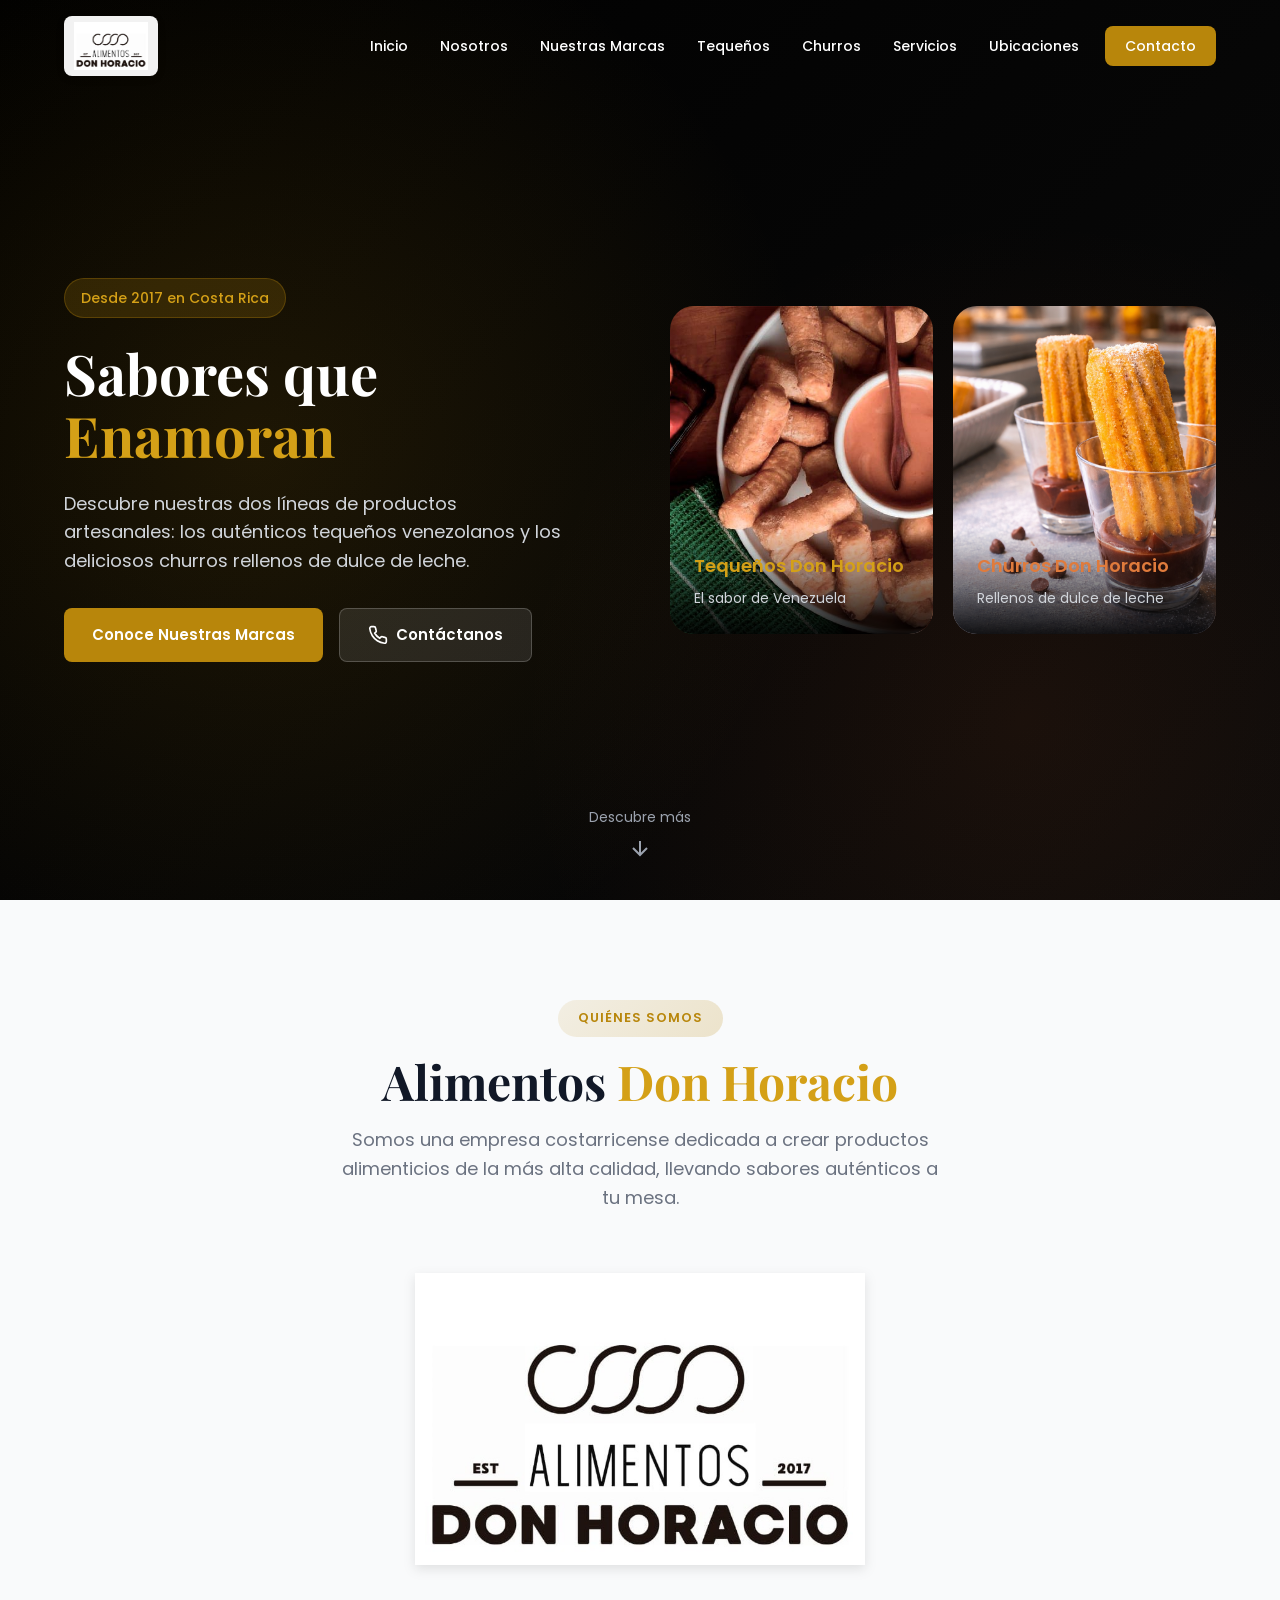
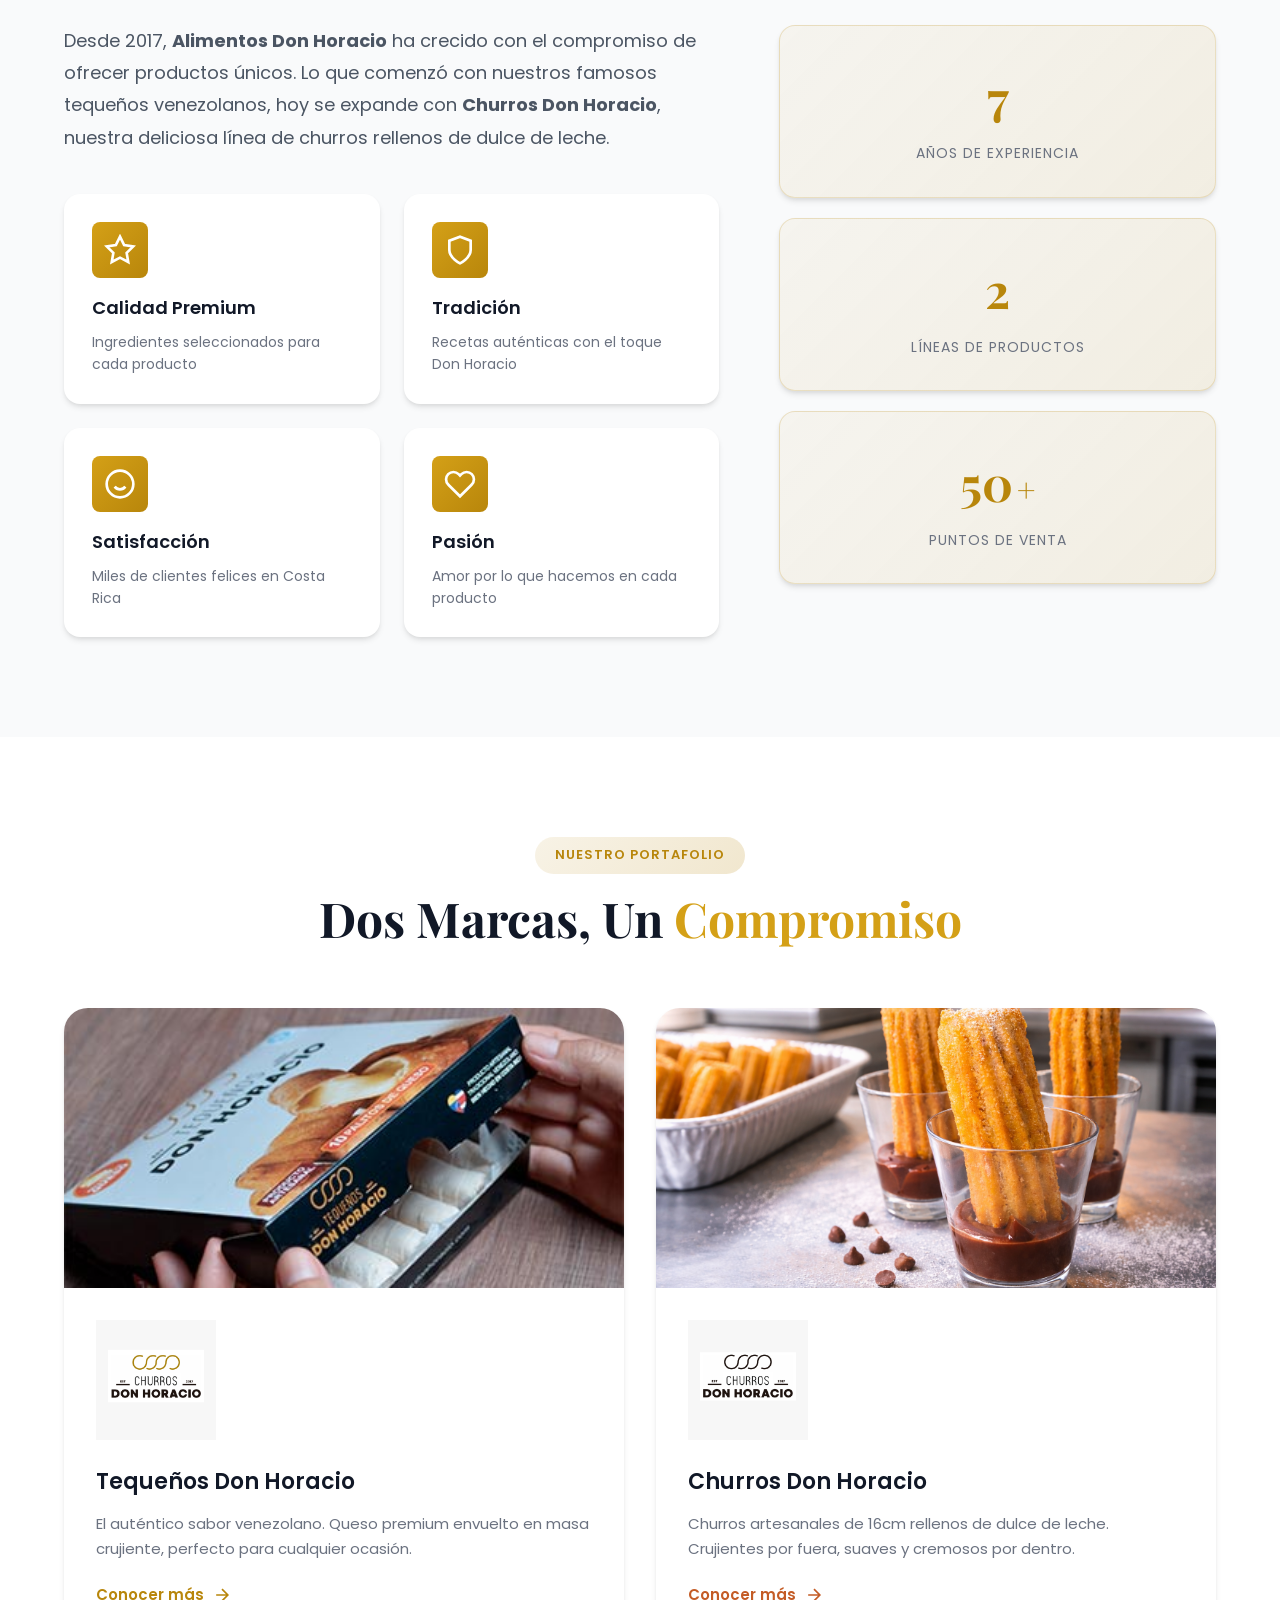
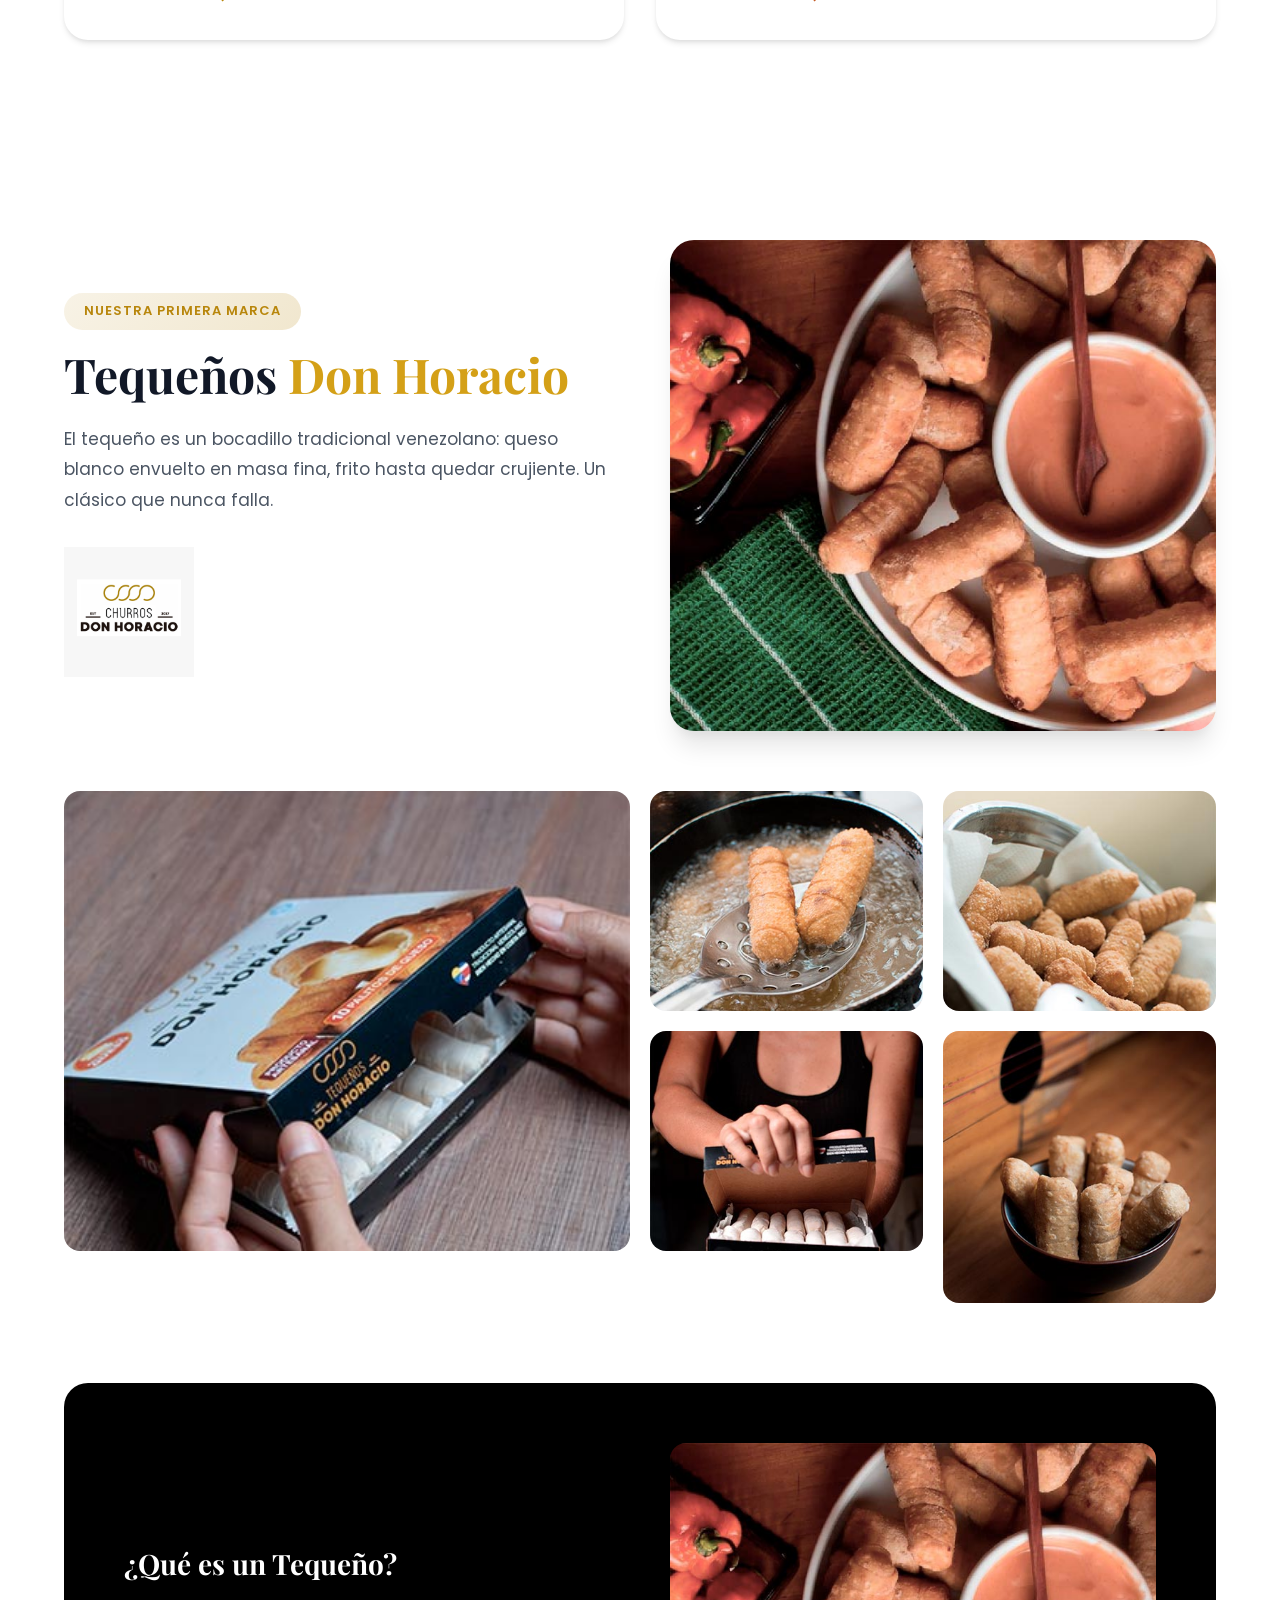
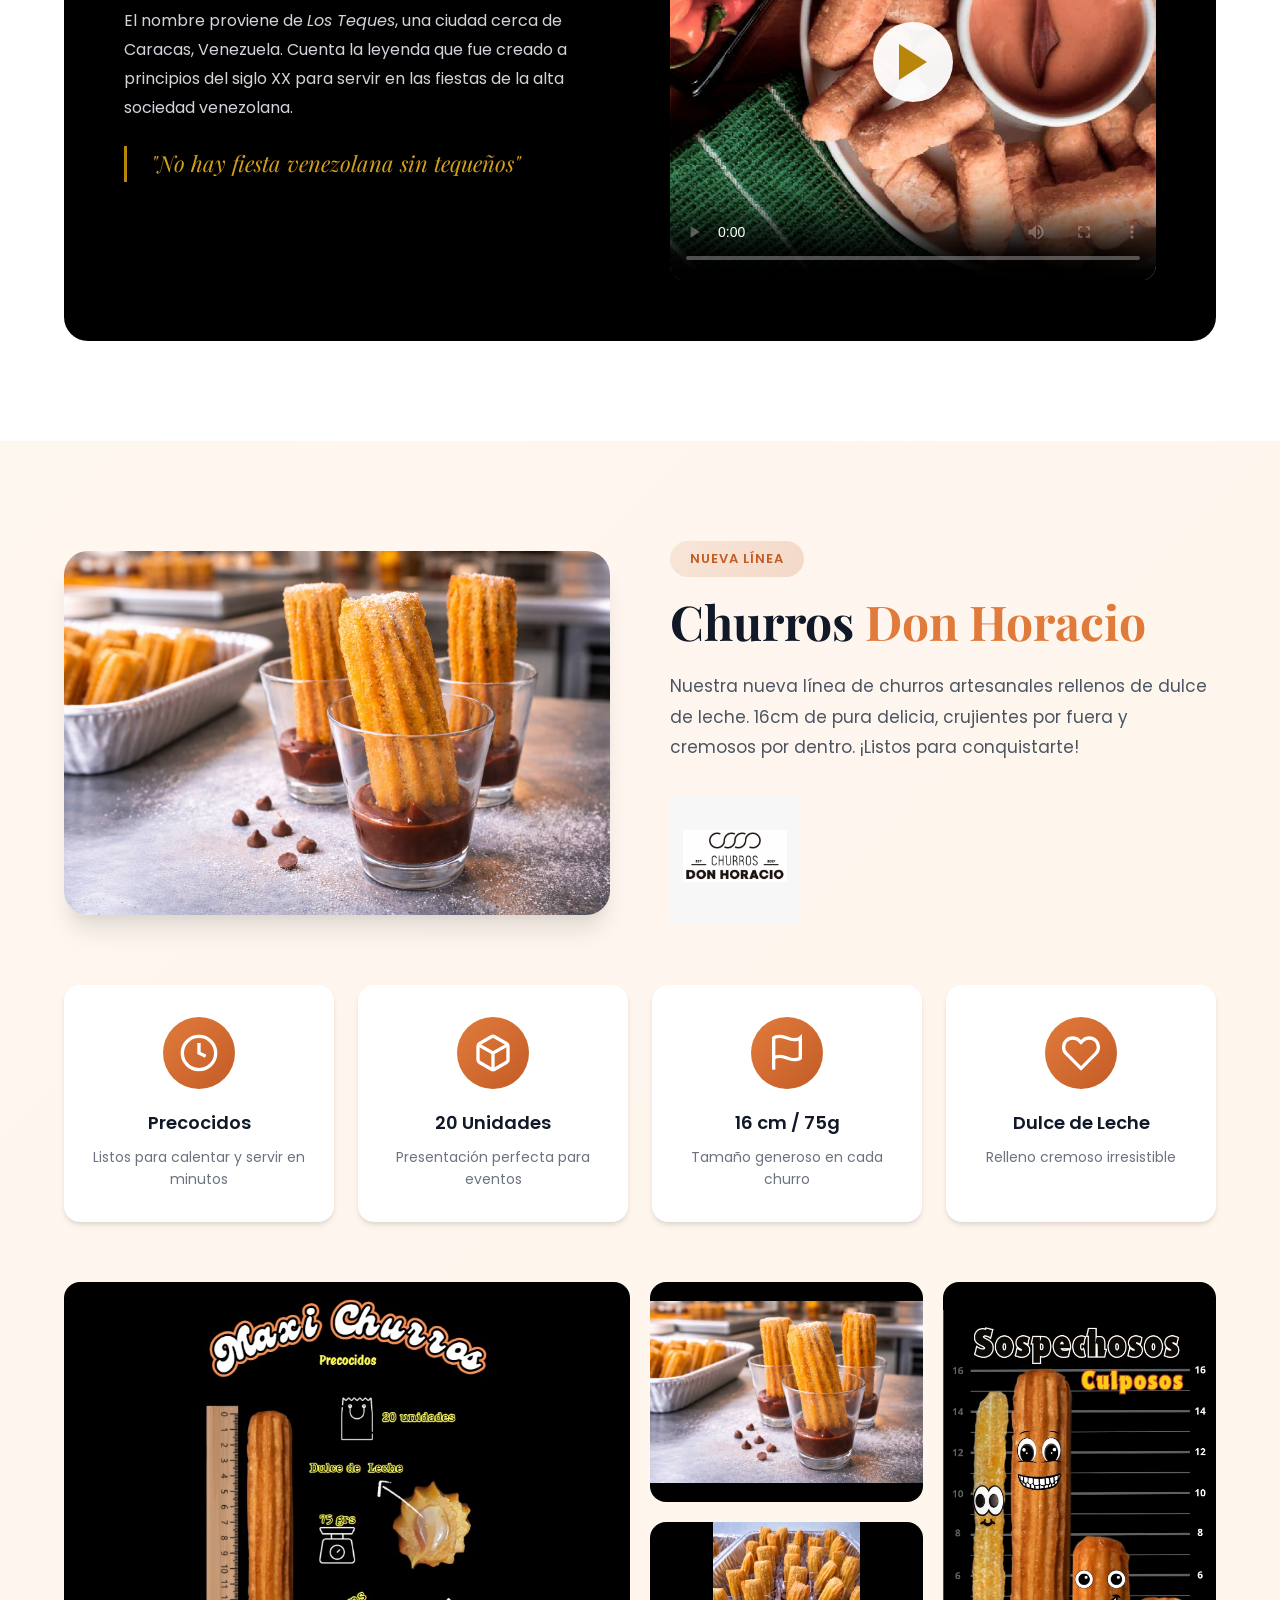
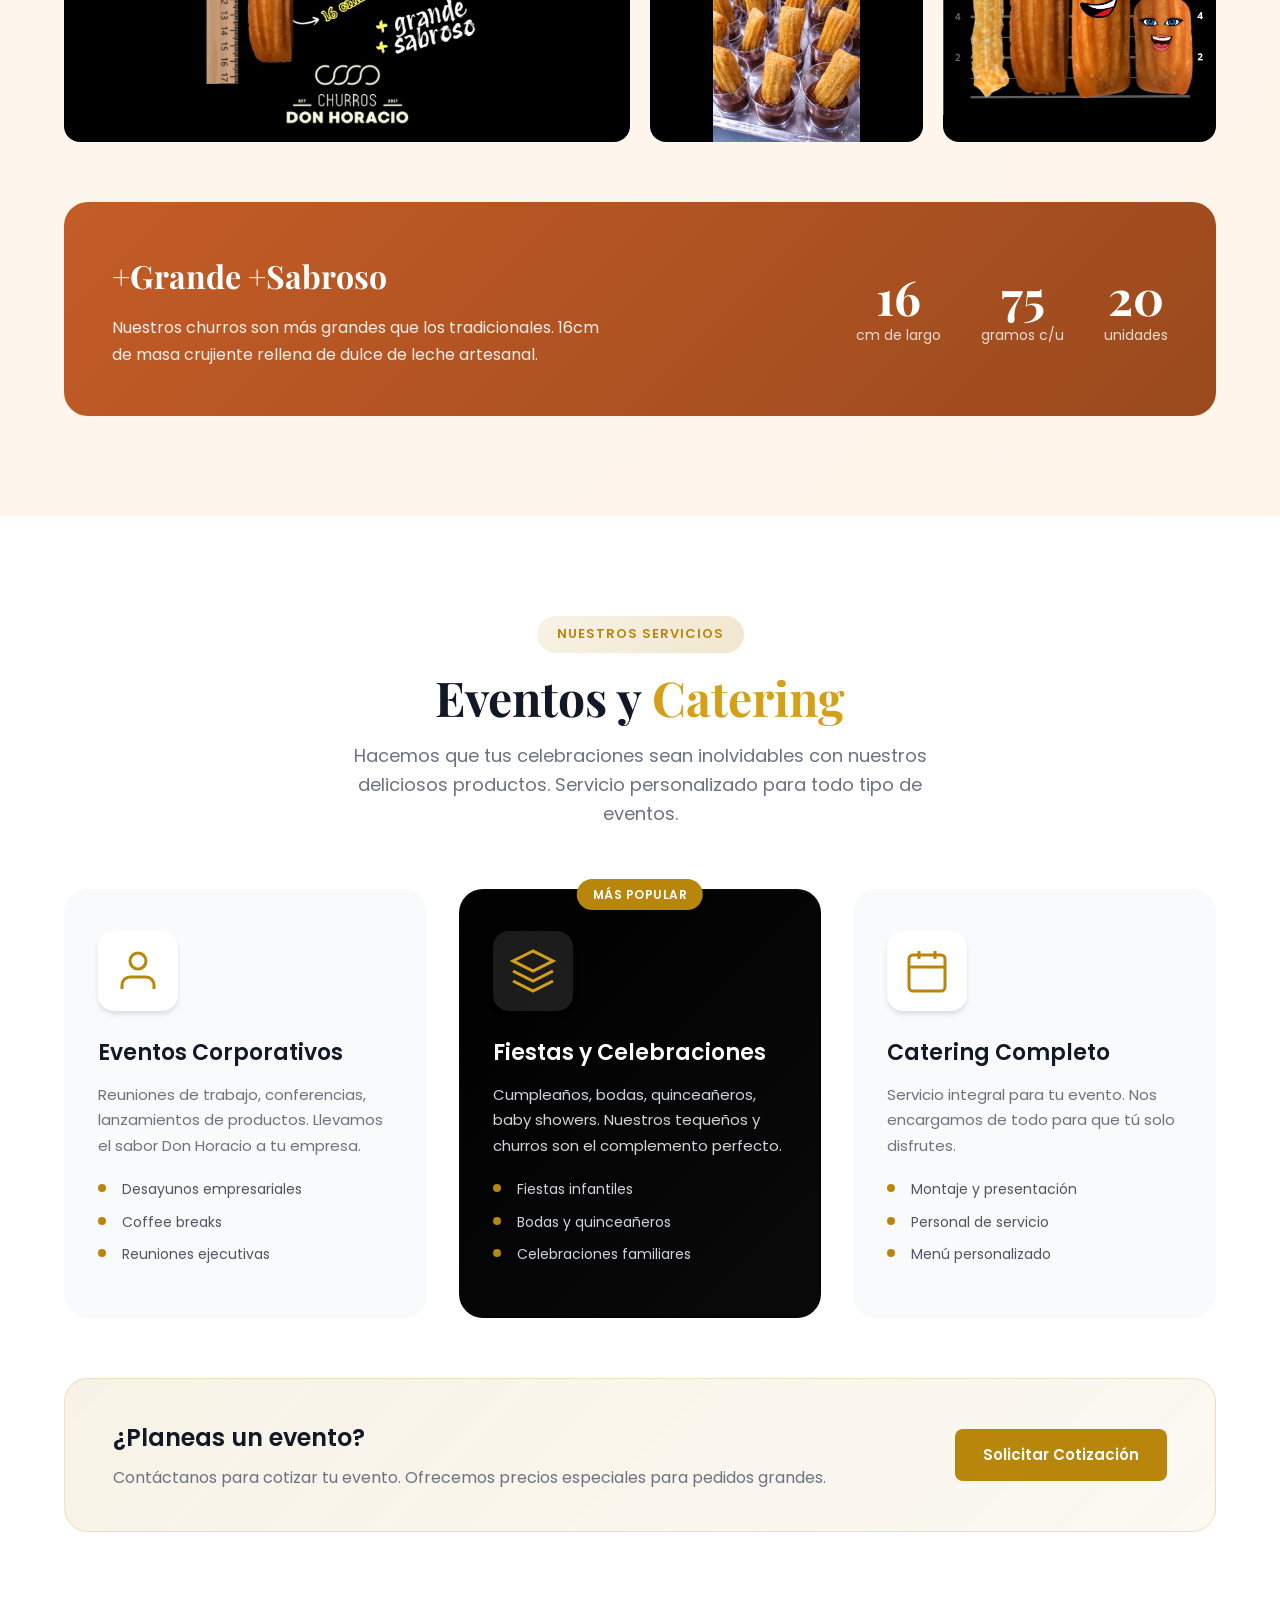
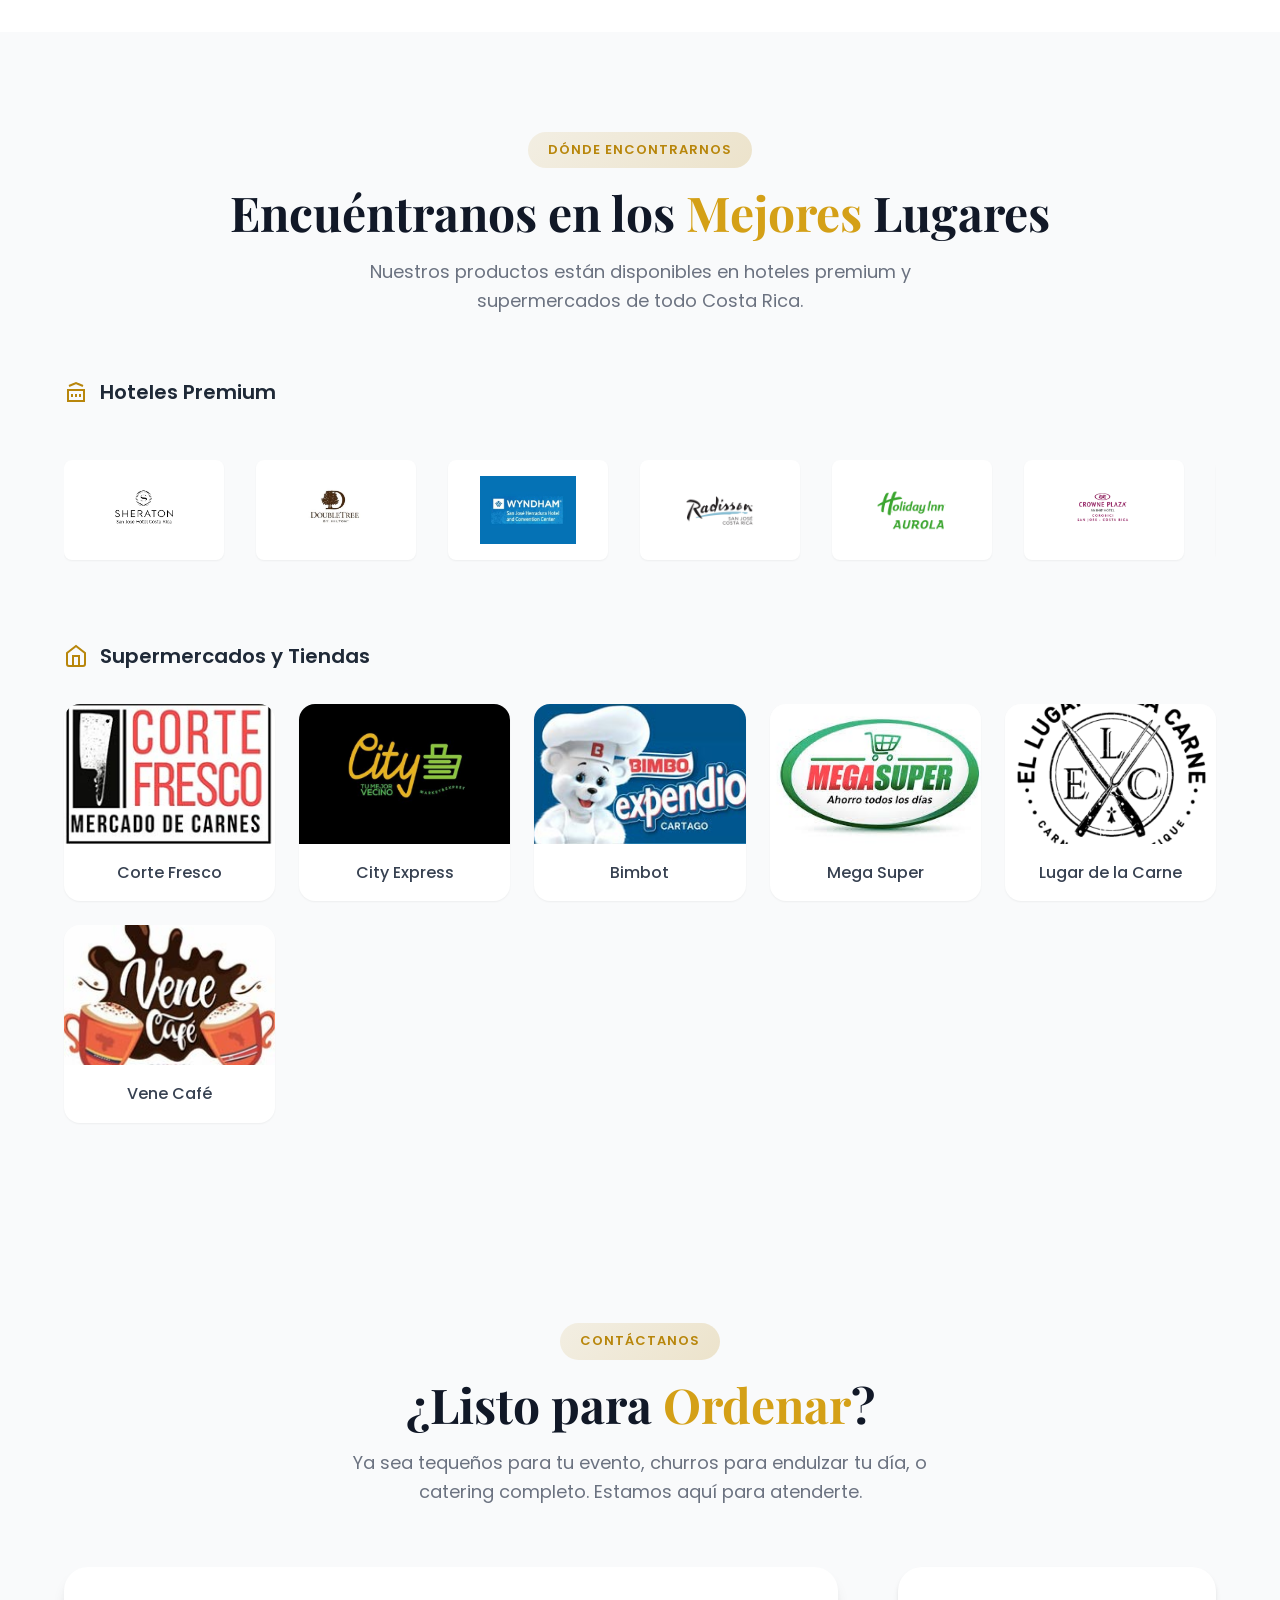
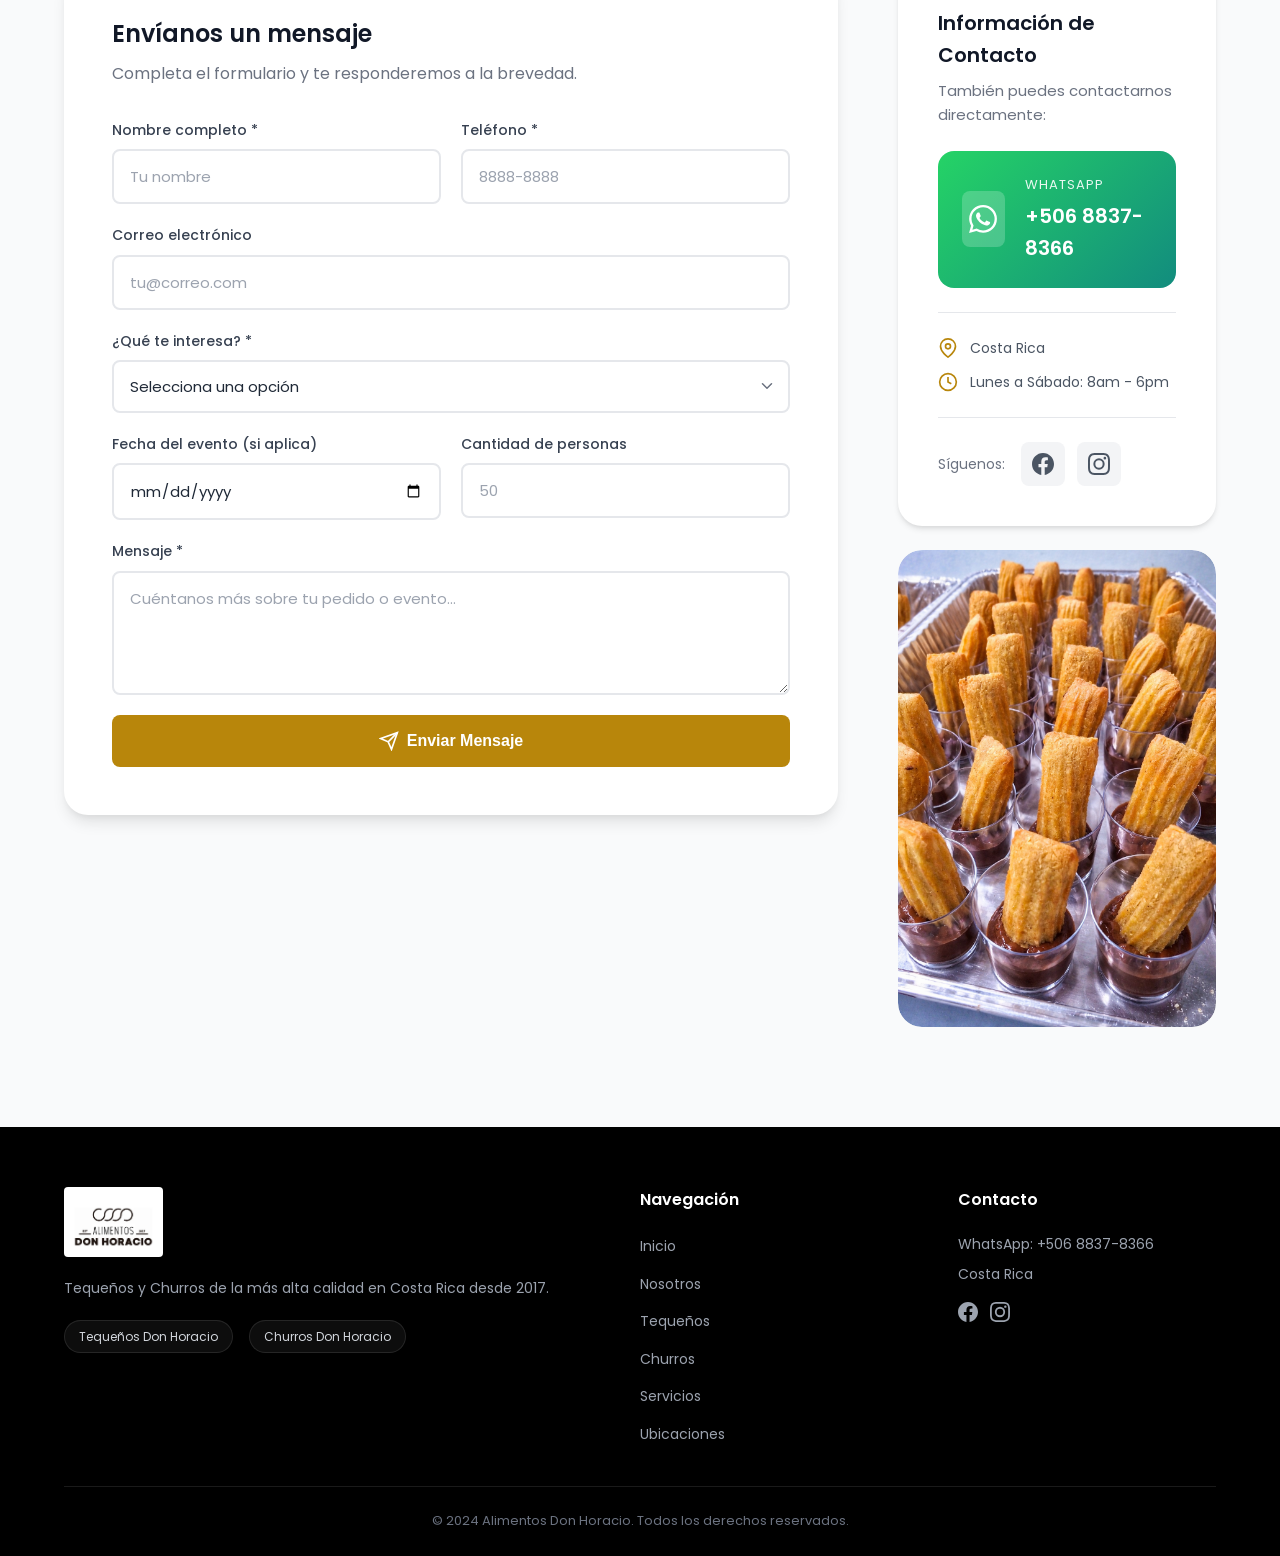
==== commit 0218c9da: "Reemplazar foto churro por nueva2" ====
--- a/index.html
+++ b/index.html
@@ -159,7 +159,7 @@
                     </div>
                 </div>
                 <div class="brand-preview" data-brand="churros">
-                    <img src="img/degustacion churro nueva.png" alt="Churros Don Horacio">
+                    <img src="img/degustacion churro nueva2.png" alt="Churros Don Horacio">
                     <div class="brand-preview-overlay">
                         <span class="brand-name">Churros Don Horacio</span>
                         <span class="brand-tagline">Rellenos de dulce de leche</span>
@@ -285,7 +285,7 @@
                 <!-- Churros Brand Card -->
                 <a href="#churros" class="brand-card brand-churros">
                     <div class="brand-card-image">
-                        <img src="img/degustacion churro nueva.png" alt="Churros Don Horacio">
+                        <img src="img/degustacion churro nueva2.png" alt="Churros Don Horacio">
                     </div>
                     <div class="brand-card-content">
                         <div class="brand-card-logo">
@@ -394,7 +394,7 @@
                     </div>
                 </div>
                 <div class="product-header-image">
-                    <img src="img/degustacion churro nueva.png" alt="Churros Don Horacio">
+                    <img src="img/degustacion churro nueva2.png" alt="Churros Don Horacio">
                 </div>
             </div>
 
@@ -450,7 +450,7 @@
                     </div>
                 </div>
                 <div class="gallery-item">
-                    <img src="img/degustacion churro nueva.png" alt="Churros con chocolate" loading="lazy">
+                    <img src="img/degustacion churro nueva2.png" alt="Churros con chocolate" loading="lazy">
                     <div class="gallery-overlay">
                         <span>Con Chocolate</span>
                     </div>
